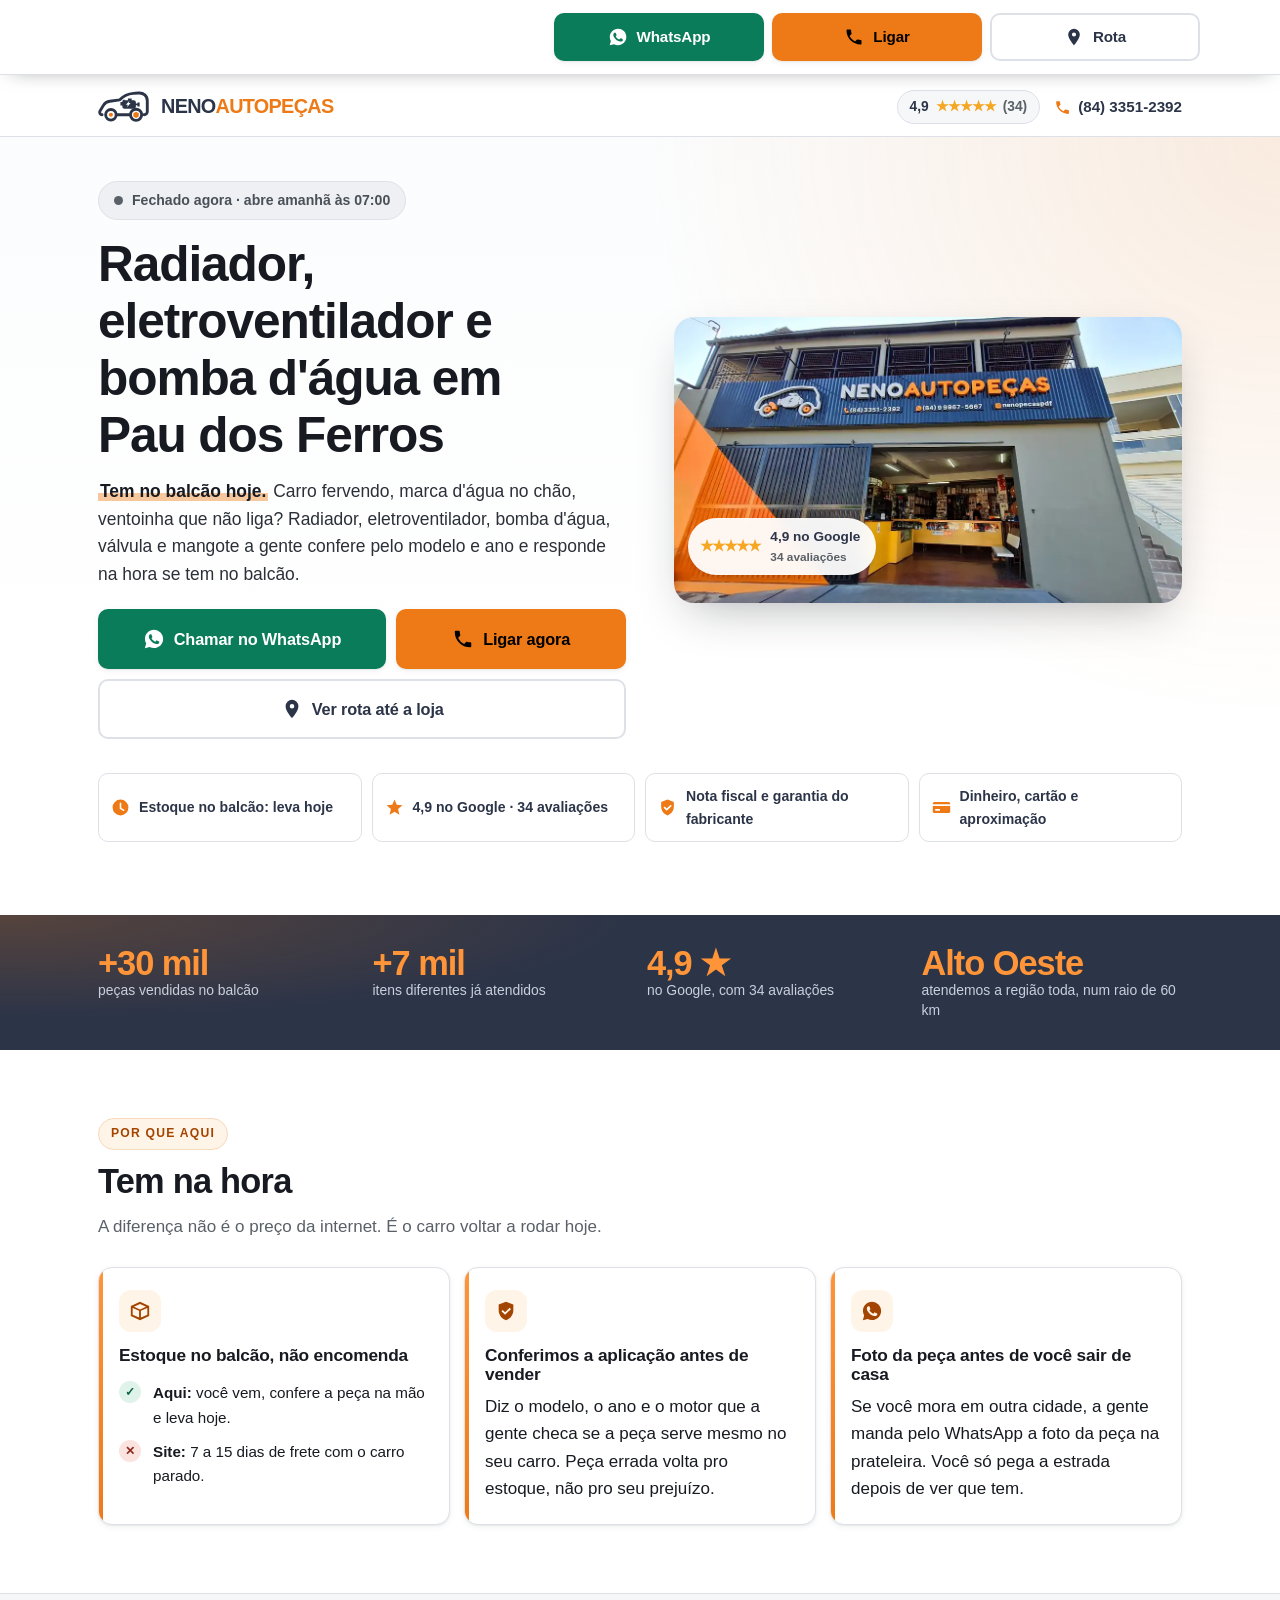
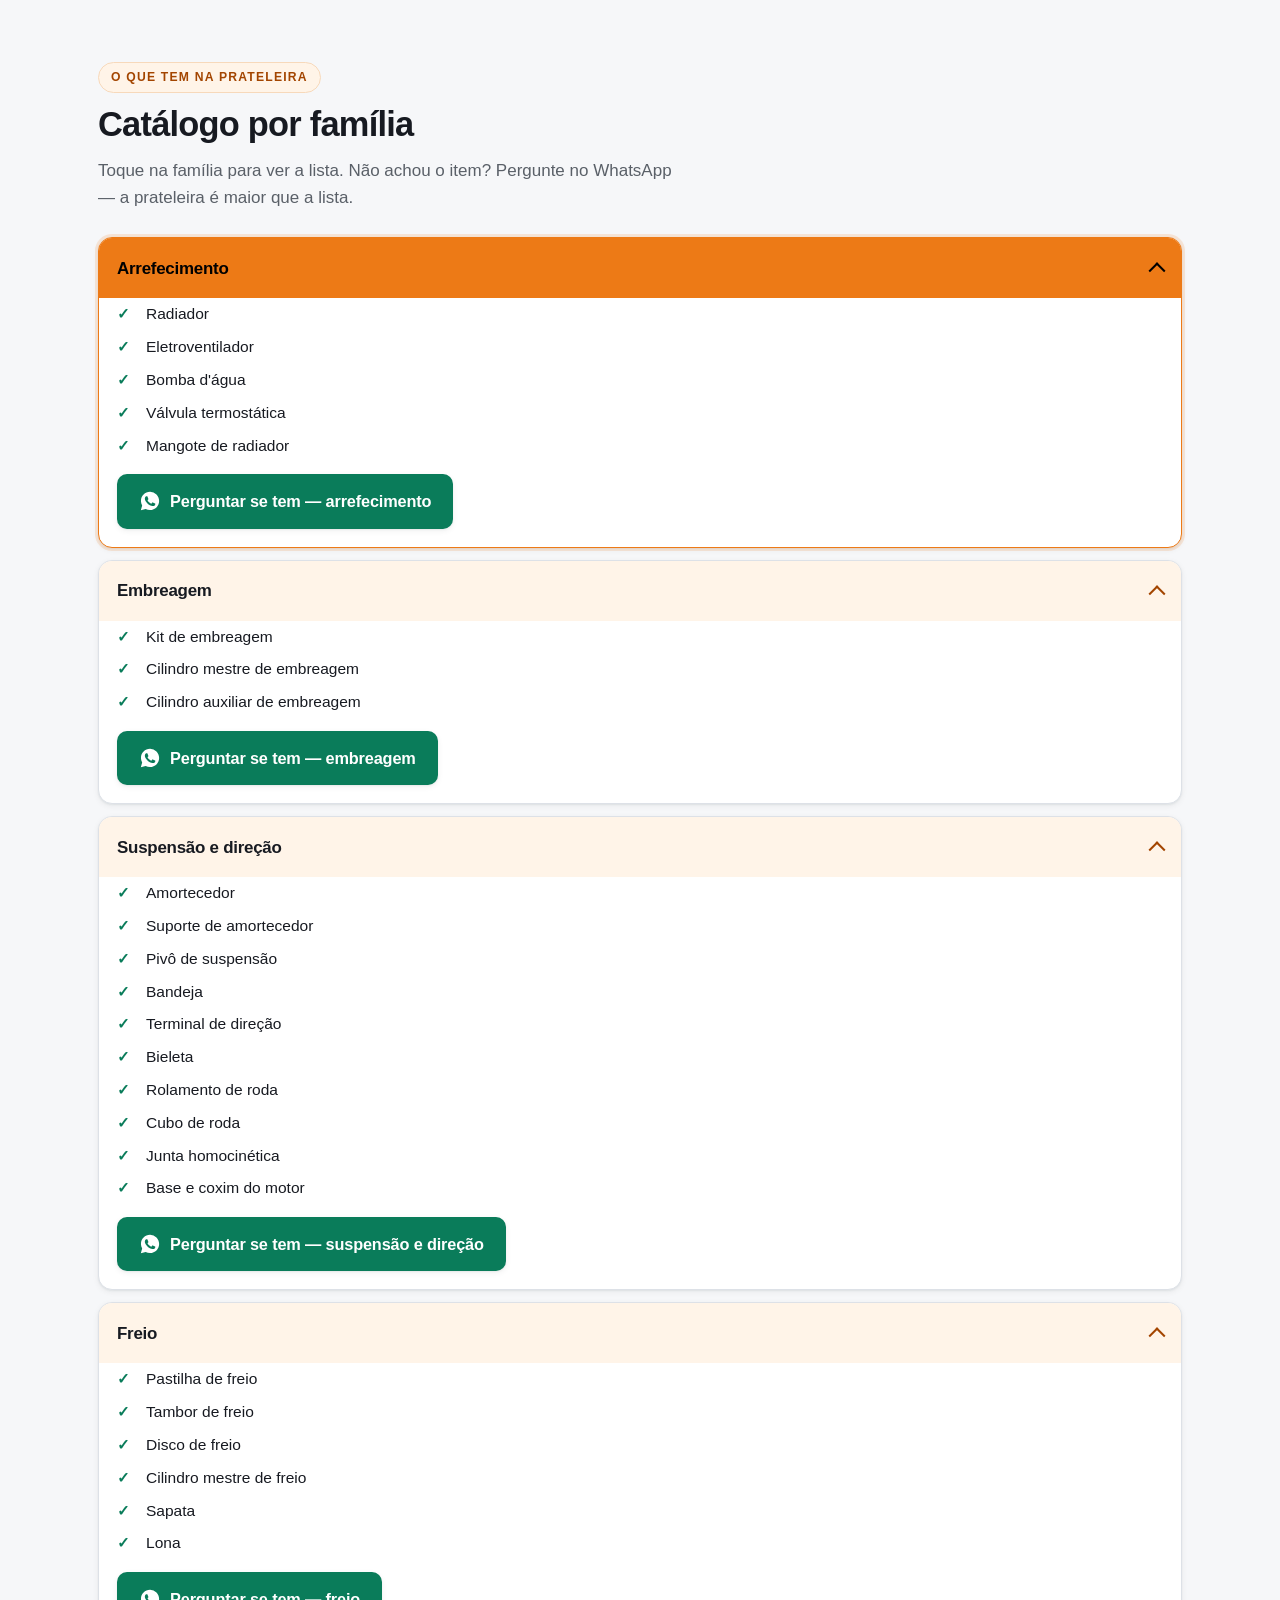
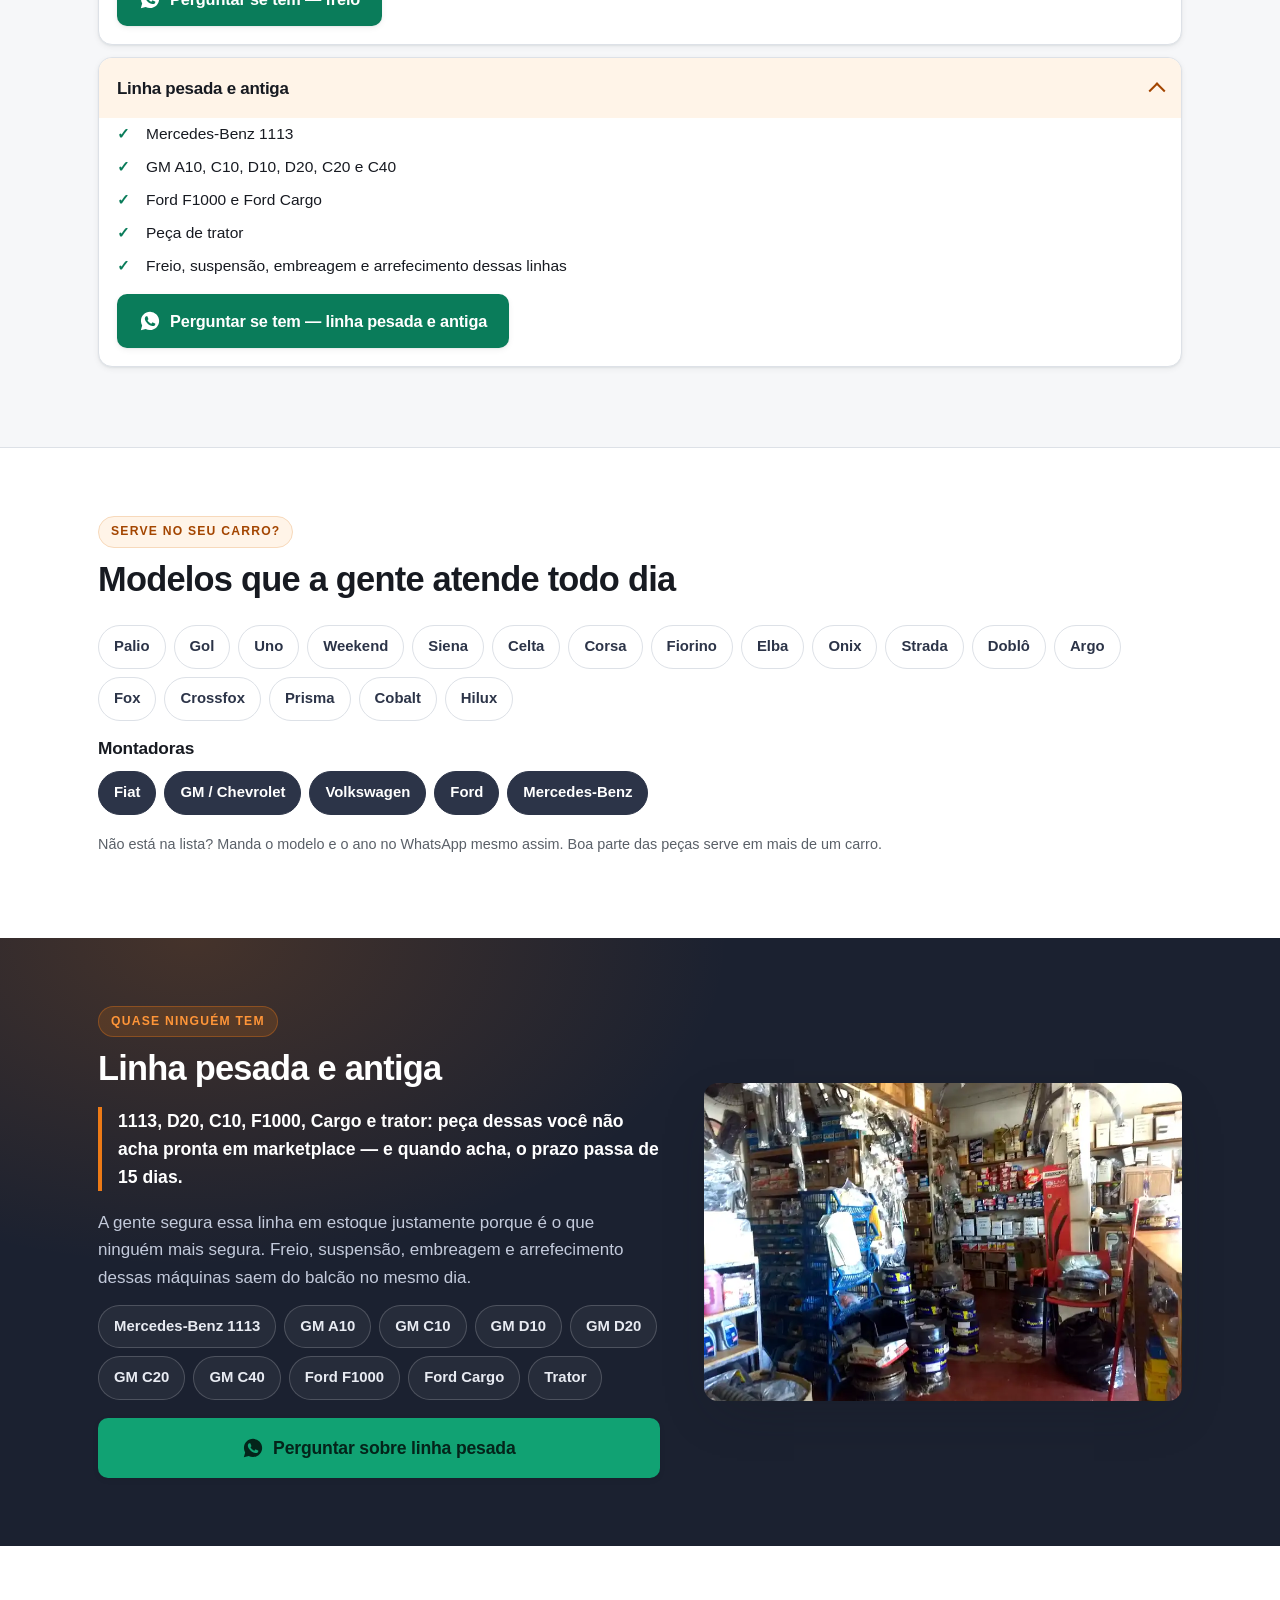
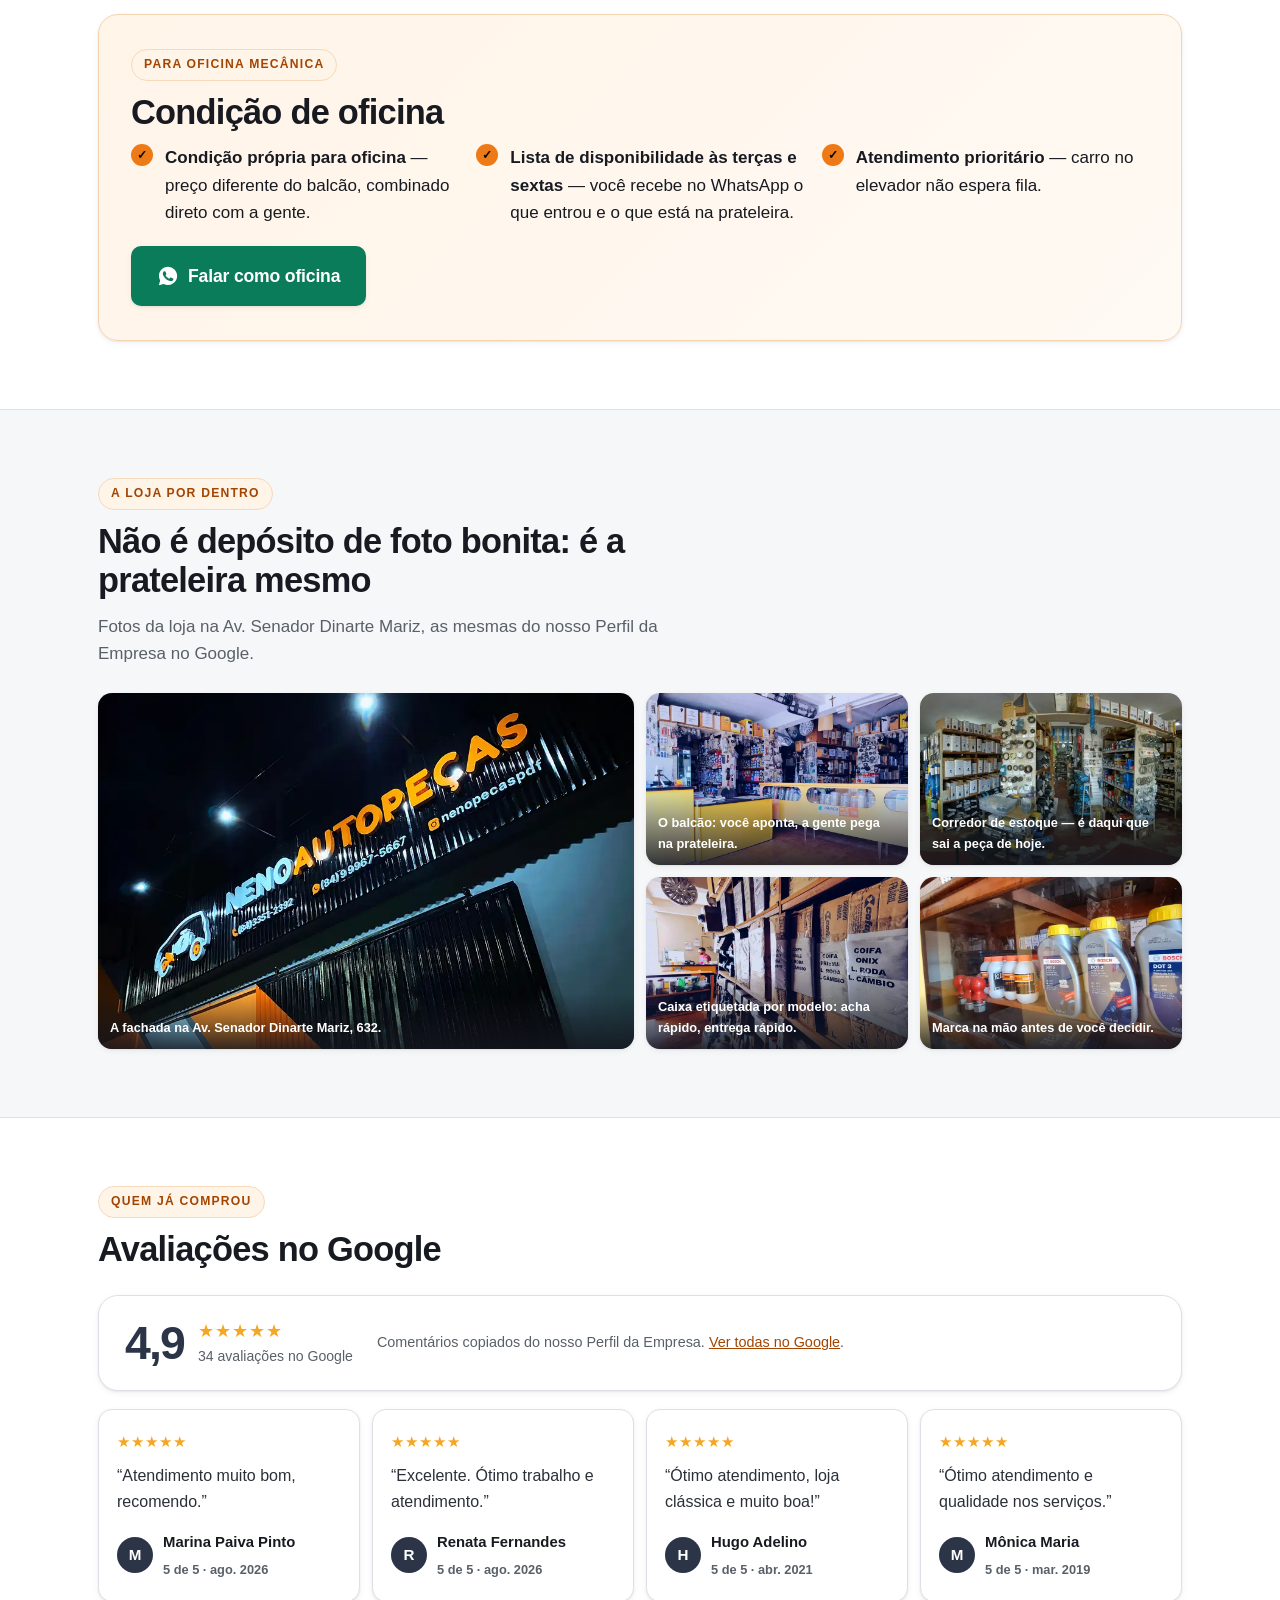
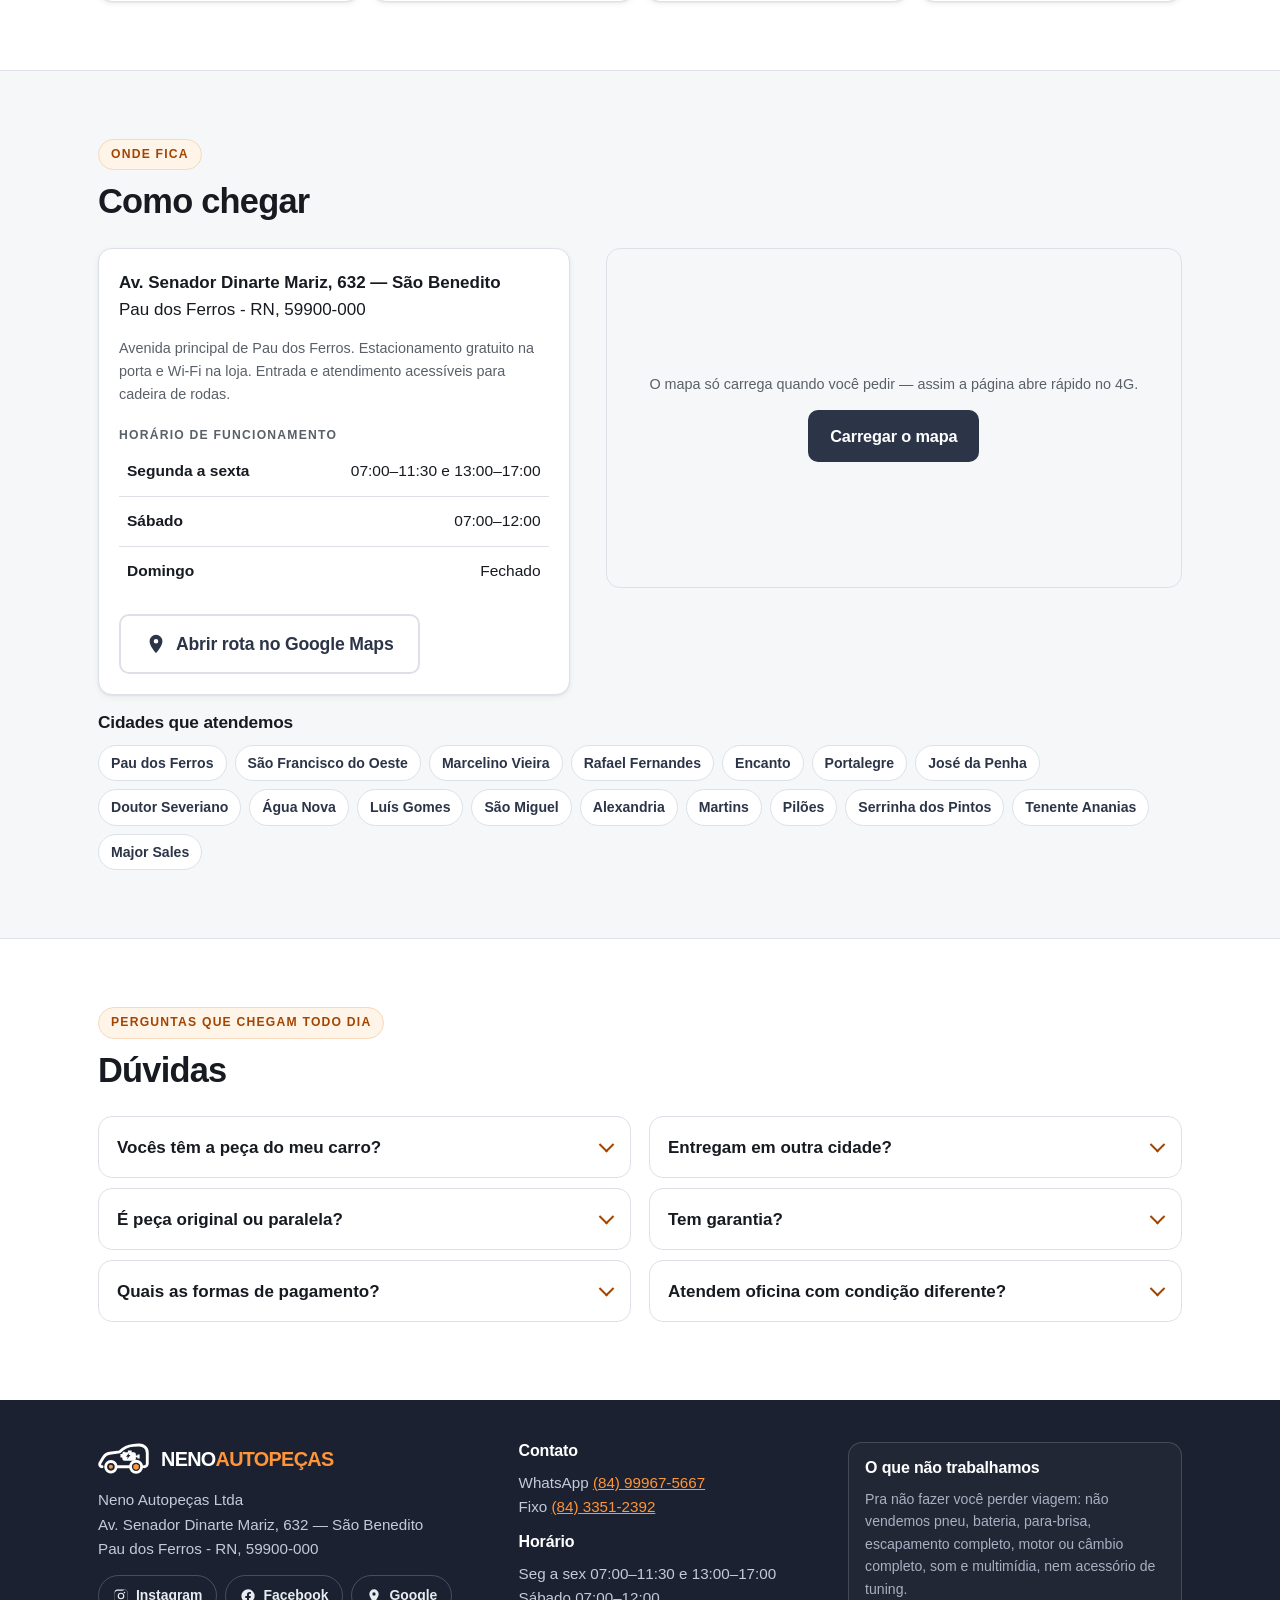
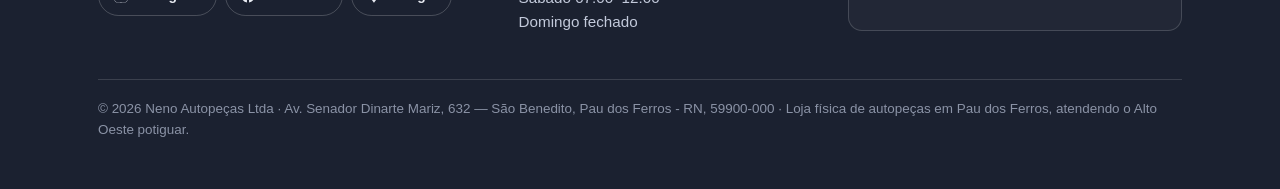
==== arrefecimento.html @ 6153d797 "Landing pages Neno Autopeças + publicação no GitHub Pages 6 páginas estáticas geradas por build.py, " ====
<!DOCTYPE html>
<html lang="pt-BR">
<head>
<meta charset="utf-8">
<meta name="viewport" content="width=device-width, initial-scale=1">
<title>Radiador, eletroventilador e bomba d&#x27;água em Pau dos Ferros — Neno Autopeças</title>
<meta name="description" content="Radiador, eletroventilador, bomba d&#x27;água, válvula termostática e mangote em Pau dos Ferros. Tem no balcão hoje. WhatsApp (84) 99967-5667.">
<link rel="canonical" href="https://fernandohf.github.io/neno-autopecas/arrefecimento.html">
<meta name="robots" content="index, follow, max-image-preview:large">
<meta name="theme-color" content="#2c3448">
<meta name="geo.region" content="BR-RN">
<meta name="geo.placename" content="Pau dos Ferros">
<meta name="geo.position" content="-6.1180038;-38.2055928">
<meta name="ICBM" content="-6.1180038, -38.2055928">
<meta property="og:type" content="business.business">
<meta property="og:locale" content="pt_BR">
<meta property="og:site_name" content="Neno Autopeças">
<meta property="og:title" content="Radiador, eletroventilador e bomba d&#x27;água em Pau dos Ferros — Neno Autopeças">
<meta property="og:description" content="Radiador, eletroventilador, bomba d&#x27;água, válvula termostática e mangote em Pau dos Ferros. Tem no balcão hoje. WhatsApp (84) 99967-5667.">
<meta property="og:url" content="https://fernandohf.github.io/neno-autopecas/arrefecimento.html">
<meta property="og:image" content="https://fernandohf.github.io/neno-autopecas/assets/fachada.webp">
<meta property="og:image:width" content="1200">
<meta property="og:image:height" content="630">
<meta name="twitter:card" content="summary_large_image">
<link rel="icon" href="data:image/svg+xml,%3Csvg%20xmlns%3D%22http%3A//www.w3.org/2000/svg%22%20viewBox%3D%220%200%2064%2064%22%3E%3Crect%20width%3D%2264%22%20height%3D%2264%22%20rx%3D%2214%22%20fill%3D%22%232c3448%22/%3E%3Cg%20transform%3D%22translate%283.5%2C14%29%20scale%280.365%29%22%3E%3Cg%20fill%3D%22none%22%20stroke%3D%22%23fff%22%20stroke-width%3D%229%22%20stroke-linecap%3D%22round%22%20stroke-linejoin%3D%22round%22%3E%3Cpath%20d%3D%22M12%2073C6.5%2073%203.5%2067%206%2061.5L16%2045c4-7%2010.5-11%2018.5-12L64%2029c10.5-11%2024.5-18%2040-19l15-1c15-1%2026%208%2026%2023v31c0%205.5-4%2010-9.5%2010%22/%3E%3Cpath%20d%3D%22M58%2073h34%22/%3E%3C/g%3E%3Ccircle%20cx%3D%2238%22%20cy%3D%2273%22%20r%3D%2215.5%22%20fill%3D%22none%22%20stroke%3D%22%23fff%22%20stroke-width%3D%229%22/%3E%3Ccircle%20cx%3D%22112%22%20cy%3D%2273%22%20r%3D%2216.5%22%20fill%3D%22none%22%20stroke%3D%22%23fff%22%20stroke-width%3D%229%22/%3E%3Ccircle%20cx%3D%2238%22%20cy%3D%2273%22%20r%3D%226.5%22%20fill%3D%22%23ff9538%22/%3E%3Cpath%20d%3D%22M112%2064l8%204.6v9.2l-8%204.6-8-4.6v-9.2z%22%20fill%3D%22%23ff9538%22/%3E%3C/g%3E%3C/svg%3E">
<link rel="apple-touch-icon" href="assets/icone-180.png">
<link rel="preload" as="image" href="assets/hero-fachada.webp" fetchpriority="high">
<link rel="stylesheet" href="styles.css">

<!-- =====================================================================
     GOOGLE ADS — TAG DE CONVERSÃO (placeholder)
     1) Descomente o bloco abaixo e troque AW-XXXXXXXXX pelo ID da conta.
     2) Em Ferramentas > Conversões, crie 3 ações de conversão
        (WhatsApp, Ligar, Ver rota) e cole cada rótulo no objeto
        NENO_CONVERSOES no fim desta página.
<script async src="https://www.googletagmanager.com/gtag/js?id=AW-XXXXXXXXX"></script>
<script>
  window.dataLayer = window.dataLayer || [];
  function gtag(){dataLayer.push(arguments);}
  gtag('js', new Date());
  gtag('config', 'AW-XXXXXXXXX');
</script>
     ===================================================================== -->

<script type="application/ld+json">
{
 "@context": "https://schema.org",
 "@type": "AutoPartsStore",
 "@id": "https://fernandohf.github.io/neno-autopecas/#loja",
 "name": "Neno Autopeças",
 "legalName": "Neno Autopeças Ltda",
 "url": "https://fernandohf.github.io/neno-autopecas/arrefecimento.html",
 "telephone": [
  "+55 84 3351-2392",
  "+55 84 99967-5667"
 ],
 "image": [
  "https://fernandohf.github.io/neno-autopecas/assets/fachada.webp",
  "https://fernandohf.github.io/neno-autopecas/assets/hero-fachada.webp",
  "https://fernandohf.github.io/neno-autopecas/assets/balcao.webp"
 ],
 "logo": "https://fernandohf.github.io/neno-autopecas/assets/fachada.webp",
 "priceRange": "$$",
 "currenciesAccepted": "BRL",
 "paymentAccepted": "Dinheiro, Cartão de crédito, Cartão de débito, Aproximação (NFC)",
 "address": {
  "@type": "PostalAddress",
  "streetAddress": "Av. Senador Dinarte Mariz, 632",
  "addressLocality": "Pau dos Ferros",
  "addressRegion": "RN",
  "postalCode": "59900-000",
  "addressCountry": "BR"
 },
 "geo": {
  "@type": "GeoCoordinates",
  "latitude": -6.1180038,
  "longitude": -38.2055928
 },
 "hasMap": "https://maps.app.goo.gl/zBPvgLzxWstUExD79",
 "openingHoursSpecification": [
  {
   "@type": "OpeningHoursSpecification",
   "dayOfWeek": [
    "Monday",
    "Tuesday",
    "Wednesday",
    "Thursday",
    "Friday"
   ],
   "opens": "07:00",
   "closes": "11:30"
  },
  {
   "@type": "OpeningHoursSpecification",
   "dayOfWeek": [
    "Monday",
    "Tuesday",
    "Wednesday",
    "Thursday",
    "Friday"
   ],
   "opens": "13:00",
   "closes": "17:00"
  },
  {
   "@type": "OpeningHoursSpecification",
   "dayOfWeek": [
    "Saturday"
   ],
   "opens": "07:00",
   "closes": "12:00"
  }
 ],
 "aggregateRating": {
  "@type": "AggregateRating",
  "ratingValue": "4.9",
  "reviewCount": 34,
  "bestRating": "5",
  "worstRating": "1"
 },
 "review": [
  {
   "@type": "Review",
   "author": {
    "@type": "Person",
    "name": "Marina Paiva Pinto"
   },
   "reviewRating": {
    "@type": "Rating",
    "ratingValue": "5",
    "bestRating": "5"
   },
   "reviewBody": "Atendimento muito bom, recomendo."
  },
  {
   "@type": "Review",
   "author": {
    "@type": "Person",
    "name": "Renata Fernandes"
   },
   "reviewRating": {
    "@type": "Rating",
    "ratingValue": "5",
    "bestRating": "5"
   },
   "reviewBody": "Excelente. Ótimo trabalho e atendimento."
  },
  {
   "@type": "Review",
   "author": {
    "@type": "Person",
    "name": "Hugo Adelino"
   },
   "reviewRating": {
    "@type": "Rating",
    "ratingValue": "5",
    "bestRating": "5"
   },
   "reviewBody": "Ótimo atendimento, loja clássica e muito boa!"
  },
  {
   "@type": "Review",
   "author": {
    "@type": "Person",
    "name": "Mônica Maria"
   },
   "reviewRating": {
    "@type": "Rating",
    "ratingValue": "5",
    "bestRating": "5"
   },
   "reviewBody": "Ótimo atendimento e qualidade nos serviços."
  }
 ],
 "areaServed": [
  {
   "@type": "City",
   "name": "Pau dos Ferros",
   "addressRegion": "RN"
  },
  {
   "@type": "City",
   "name": "São Francisco do Oeste",
   "addressRegion": "RN"
  },
  {
   "@type": "City",
   "name": "Marcelino Vieira",
   "addressRegion": "RN"
  },
  {
   "@type": "City",
   "name": "Rafael Fernandes",
   "addressRegion": "RN"
  },
  {
   "@type": "City",
   "name": "Encanto",
   "addressRegion": "RN"
  },
  {
   "@type": "City",
   "name": "Portalegre",
   "addressRegion": "RN"
  },
  {
   "@type": "City",
   "name": "José da Penha",
   "addressRegion": "RN"
  },
  {
   "@type": "City",
   "name": "Doutor Severiano",
   "addressRegion": "RN"
  },
  {
   "@type": "City",
   "name": "Água Nova",
   "addressRegion": "RN"
  },
  {
   "@type": "City",
   "name": "Luís Gomes",
   "addressRegion": "RN"
  },
  {
   "@type": "City",
   "name": "São Miguel",
   "addressRegion": "RN"
  },
  {
   "@type": "City",
   "name": "Alexandria",
   "addressRegion": "RN"
  },
  {
   "@type": "City",
   "name": "Martins",
   "addressRegion": "RN"
  },
  {
   "@type": "City",
   "name": "Pilões",
   "addressRegion": "RN"
  },
  {
   "@type": "City",
   "name": "Serrinha dos Pintos",
   "addressRegion": "RN"
  },
  {
   "@type": "City",
   "name": "Tenente Ananias",
   "addressRegion": "RN"
  },
  {
   "@type": "City",
   "name": "Major Sales",
   "addressRegion": "RN"
  }
 ],
 "sameAs": [
  "https://www.facebook.com/nenoautopecaspdf",
  "https://www.instagram.com/nenopecaspdf/"
 ]
}
</script>
<script type="application/ld+json">
{
 "@context": "https://schema.org",
 "@type": "FAQPage",
 "mainEntity": [
  {
   "@type": "Question",
   "name": "Vocês têm a peça do meu carro?",
   "acceptedAnswer": {
    "@type": "Answer",
    "text": "Manda no WhatsApp o modelo, o ano e o motor — de preferência uma foto do documento ou da peça velha. A gente confere a aplicação e responde se tem aqui, junto com a foto da peça na prateleira. Se não tiver, a gente fala na hora, sem enrolar."
   }
  },
  {
   "@type": "Question",
   "name": "Entregam em outra cidade?",
   "acceptedAnswer": {
    "@type": "Answer",
    "text": "Fazemos entrega. Para as cidades do Alto Oeste a gente combina o envio no WhatsApp — muita gente também manda buscar com quem vem a Pau dos Ferros no mesmo dia. O combinado sai por escrito antes de você pagar."
   }
  },
  {
   "@type": "Question",
   "name": "É peça original ou paralela?",
   "acceptedAnswer": {
    "@type": "Answer",
    "text": "Trabalhamos com as duas. A gente diz qual é qual antes de vender, com a marca na mão, e o preço muda conforme a escolha. Quem decide é você — só não vendemos peça sem dizer o que é."
   }
  },
  {
   "@type": "Question",
   "name": "Tem garantia?",
   "acceptedAnswer": {
    "@type": "Answer",
    "text": "Tem. Toda peça sai com nota e com a garantia do fabricante. Deu problema dentro do prazo, traz na loja com a nota que a gente resolve no balcão."
   }
  },
  {
   "@type": "Question",
   "name": "Quais as formas de pagamento?",
   "acceptedAnswer": {
    "@type": "Answer",
    "text": "Dinheiro, cartão de crédito e de débito (VISA e MasterCard) e pagamento por aproximação no celular. Não é preciso agendar nada: chega e é atendido."
   }
  },
  {
   "@type": "Question",
   "name": "Atendem oficina com condição diferente?",
   "acceptedAnswer": {
    "@type": "Answer",
    "text": "Sim. Oficina mecânica tem condição própria, atendimento prioritário no balcão e entra na lista de disponibilidade que mandamos às terças e sextas. Chame no WhatsApp dizendo que é oficina."
   }
  }
 ]
}
</script>
</head>
<body data-grupo="arrefecimento">
<a class="pular" href="#conteudo">Pular para o conteúdo</a>

<!-- 1. BARRA FIXA DE AÇÃO — rodapé no mobile, topo no desktop -->
<nav class="barra" aria-label="Contato rápido">
 <div class="barra-grade">
  <a class="btn btn-zap" href="https://wa.me/5584999675667?text=Ol%C3%A1%21%20Vim%20pelo%20Google.%20Preciso%20de%20pe%C3%A7a%20de%20arrefecimento%20%28radiador%2C%20ventoinha%20ou%20bomba%20d%27%C3%A1gua%29%20para%3A%20%28modelo%20e%20ano%20do%20carro%29" data-cta="whatsapp" rel="noopener"><svg viewBox="0 0 24 24" aria-hidden="true"><path d="M12.04 2C6.58 2 2.13 6.45 2.13 11.91c0 1.75.46 3.45 1.32 4.95L2 22l5.25-1.38a9.9 9.9 0 0 0 4.79 1.22h.01c5.46 0 9.91-4.45 9.91-9.91 0-2.65-1.03-5.14-2.9-7.01A9.82 9.82 0 0 0 12.04 2Zm5.8 14.13c-.25.69-1.44 1.32-1.98 1.37-.53.05-1.02.24-3.44-.72-2.9-1.14-4.74-4.1-4.88-4.29-.14-.19-1.16-1.54-1.16-2.94 0-1.4.73-2.09.99-2.37.26-.29.57-.36.76-.36.19 0 .38 0 .55.01.18.01.41-.07.64.49.24.58.81 2 .88 2.14.07.14.12.31.02.5-.09.19-.14.31-.28.48-.14.17-.29.37-.42.5-.14.14-.28.29-.12.57.16.29.72 1.19 1.55 1.93 1.07.95 1.97 1.25 2.25 1.39.28.14.44.12.6-.07.17-.19.69-.81.88-1.09.19-.29.37-.24.62-.14.25.09 1.61.76 1.89.9.28.14.46.21.53.33.07.12.07.69-.18 1.37Z"/></svg> WhatsApp</a>
  <a class="btn btn-ligar" href="tel:+558433512392" data-cta="ligar"><svg viewBox="0 0 24 24" aria-hidden="true"><path d="M6.62 10.79a15.05 15.05 0 0 0 6.59 6.59l2.2-2.2a1 1 0 0 1 1.03-.24c1.12.37 2.33.57 3.56.57a1 1 0 0 1 1 1V20a1 1 0 0 1-1 1C10.4 21 3 13.6 3 4a1 1 0 0 1 1-1h3.5a1 1 0 0 1 1 1c0 1.24.2 2.44.57 3.57a1 1 0 0 1-.25 1.02l-2.2 2.2Z"/></svg> Ligar</a>
  <a class="btn btn-rota" href="https://www.google.com/maps/dir/?api=1&destination=Neno+Autope%C3%A7as%2C+Av.+Senador+Dinarte+Mariz%2C+632%2C+Pau+dos+Ferros+-+RN%2C+59900-000" data-cta="rota" target="_blank" rel="noopener"><svg viewBox="0 0 24 24" aria-hidden="true"><path d="M12 2a7 7 0 0 0-7 7c0 5.25 7 13 7 13s7-7.75 7-13a7 7 0 0 0-7-7Zm0 9.5A2.5 2.5 0 1 1 12 6.5a2.5 2.5 0 0 1 0 5Z"/></svg> Rota</a>
 </div>
</nav>

<header class="topo">
 <div class="env">
  <span class="marca"><svg viewBox="0 0 156 100" aria-hidden="true"><g fill="none" stroke="#2c3448" stroke-width="8.5" stroke-linecap="round" stroke-linejoin="round"><path d="M12 73C6.5 73 3.5 67 6 61.5L16 45c4-7 10.5-11 18.5-12L64 29c10.5-11 24.5-18 40-19l15-1c15-1 26 8 26 23v31c0 5.5-4 10-9.5 10"/><path d="M58 73h34"/></g><circle cx="38" cy="73" r="15.5" fill="none" stroke="#2c3448" stroke-width="8.5"/><circle cx="112" cy="73" r="16.5" fill="none" stroke="#2c3448" stroke-width="8.5"/><circle cx="38" cy="73" r="6" fill="#ed7a16"/><path d="M112 64l8 4.6v9.2l-8 4.6-8-4.6v-9.2z" fill="#ed7a16"/><path fill="#2c3448" fill-rule="evenodd" d="M78 30h10v-5h11v5h6a6.5 6.5 0 0 1 6.5 6.5v3.5h4.5v-3.5h6.5v12h-6.5v-3.5h-4.5v3.5a6.5 6.5 0 0 1-6.5 6.5H78a6.5 6.5 0 0 1-6.5-6.5v-3h-5.5v-10h5.5v-1a6.5 6.5 0 0 1 6.5-6.5zM92.5 31.5l-10.5 12h5.8l-2.4 7.2 10.4-12.4h-5.8z"/></svg><span class="marca-nome"><b>NENO</b><i>AUTOPEÇAS</i></span></span>
  <div class="topo-lado">
   <a class="nota-google" href="https://maps.app.goo.gl/zBPvgLzxWstUExD79" target="_blank" rel="noopener"
      aria-label="Nota 4,9 de 5 no Google, 34 avaliações">
    <span class="nota">4,9</span><span class="estrelas" aria-hidden="true">★★★★★</span><span class="qtd">(34)</span>
   </a>
   <a class="topo-tel" href="tel:+558433512392" data-cta="ligar"><svg viewBox="0 0 24 24" aria-hidden="true"><path d="M6.62 10.79a15.05 15.05 0 0 0 6.59 6.59l2.2-2.2a1 1 0 0 1 1.03-.24c1.12.37 2.33.57 3.56.57a1 1 0 0 1 1 1V20a1 1 0 0 1-1 1C10.4 21 3 13.6 3 4a1 1 0 0 1 1-1h3.5a1 1 0 0 1 1 1c0 1.24.2 2.44.57 3.57a1 1 0 0 1-.25 1.02l-2.2 2.2Z"/></svg> (84) 3351-2392</a>
  </div>
 </div>
</header>

<main id="conteudo">

<!-- 2. HERO -->
<section class="hero">
 <div class="env">
  <div class="hero-texto">
   <p class="selo" id="selo-horario" aria-live="polite"><span class="ponto"></span><span id="selo-texto">Confira o horário abaixo</span></p>
   <h1>Radiador, eletroventilador e bomba d&#x27;água em Pau dos Ferros</h1>
   <p class="promessa"><strong>Tem no balcão hoje.</strong> Carro fervendo, marca d&#x27;água no chão, ventoinha que não liga? Radiador, eletroventilador, bomba d&#x27;água, válvula e mangote a gente confere pelo modelo e ano e responde na hora se tem no balcão.</p>
   <div class="pilha">
    <a class="btn btn-zap btn-grande" href="https://wa.me/5584999675667?text=Ol%C3%A1%21%20Vim%20pelo%20Google.%20Preciso%20de%20pe%C3%A7a%20de%20arrefecimento%20%28radiador%2C%20ventoinha%20ou%20bomba%20d%27%C3%A1gua%29%20para%3A%20%28modelo%20e%20ano%20do%20carro%29" data-cta="whatsapp" rel="noopener"><svg viewBox="0 0 24 24" aria-hidden="true"><path d="M12.04 2C6.58 2 2.13 6.45 2.13 11.91c0 1.75.46 3.45 1.32 4.95L2 22l5.25-1.38a9.9 9.9 0 0 0 4.79 1.22h.01c5.46 0 9.91-4.45 9.91-9.91 0-2.65-1.03-5.14-2.9-7.01A9.82 9.82 0 0 0 12.04 2Zm5.8 14.13c-.25.69-1.44 1.32-1.98 1.37-.53.05-1.02.24-3.44-.72-2.9-1.14-4.74-4.1-4.88-4.29-.14-.19-1.16-1.54-1.16-2.94 0-1.4.73-2.09.99-2.37.26-.29.57-.36.76-.36.19 0 .38 0 .55.01.18.01.41-.07.64.49.24.58.81 2 .88 2.14.07.14.12.31.02.5-.09.19-.14.31-.28.48-.14.17-.29.37-.42.5-.14.14-.28.29-.12.57.16.29.72 1.19 1.55 1.93 1.07.95 1.97 1.25 2.25 1.39.28.14.44.12.6-.07.17-.19.69-.81.88-1.09.19-.29.37-.24.62-.14.25.09 1.61.76 1.89.9.28.14.46.21.53.33.07.12.07.69-.18 1.37Z"/></svg> Chamar no WhatsApp</a>
    <a class="btn btn-ligar btn-grande" href="tel:+558433512392" data-cta="ligar"><svg viewBox="0 0 24 24" aria-hidden="true"><path d="M6.62 10.79a15.05 15.05 0 0 0 6.59 6.59l2.2-2.2a1 1 0 0 1 1.03-.24c1.12.37 2.33.57 3.56.57a1 1 0 0 1 1 1V20a1 1 0 0 1-1 1C10.4 21 3 13.6 3 4a1 1 0 0 1 1-1h3.5a1 1 0 0 1 1 1c0 1.24.2 2.44.57 3.57a1 1 0 0 1-.25 1.02l-2.2 2.2Z"/></svg> Ligar agora</a>
    <a class="btn btn-rota btn-grande" href="https://www.google.com/maps/dir/?api=1&destination=Neno+Autope%C3%A7as%2C+Av.+Senador+Dinarte+Mariz%2C+632%2C+Pau+dos+Ferros+-+RN%2C+59900-000" data-cta="rota" target="_blank" rel="noopener"><svg viewBox="0 0 24 24" aria-hidden="true"><path d="M12 2a7 7 0 0 0-7 7c0 5.25 7 13 7 13s7-7.75 7-13a7 7 0 0 0-7-7Zm0 9.5A2.5 2.5 0 1 1 12 6.5a2.5 2.5 0 0 1 0 5Z"/></svg> Ver rota até a loja</a>
   </div>
  </div>
  <div class="hero-figura">
   <img class="hero-foto" src="assets/hero-fachada.webp" width="1040" height="585"
        alt="Fachada da Neno Autopeças na Av. Senador Dinarte Mariz, em Pau dos Ferros, com a loja aberta e o balcão à vista"
        fetchpriority="high" decoding="async">
   <p class="hero-etiqueta"><span class="estrelas" aria-hidden="true">★★★★★</span><span>4,9 no Google<small>34 avaliações</small></span></p>
  </div>
 </div>
 <div class="env env-tiras">
   <ul class="tiras">
    <li><svg viewBox="0 0 24 24" aria-hidden="true"><path fill-rule="evenodd" d="M12 2a10 10 0 1 0 0 20 10 10 0 0 0 0-20Zm1 10.6V6h-2v7.6l5.2 3.1 1-1.7-4.2-2.4Z"/></svg> <span>Estoque no balcão: leva hoje</span></li>
    <li><svg viewBox="0 0 24 24" aria-hidden="true"><path d="m12 17.3-6.2 3.7 1.7-7L2 9.2l7.2-.6L12 2l2.8 6.6 7.2.6-5.5 4.8 1.7 7L12 17.3Z"/></svg> <span>4,9 no Google · 34 avaliações</span></li>
    <li><svg viewBox="0 0 24 24" aria-hidden="true"><path d="M12 2 4 5v6.2c0 5 3.4 9.4 8 10.8 4.6-1.4 8-5.8 8-10.8V5l-8-3Zm-1 14.2-4-4 1.4-1.4 2.6 2.6 5-5L17.4 10 11 16.2Z"/></svg> <span>Nota fiscal e garantia do fabricante</span></li>
    <li><svg viewBox="0 0 24 24" aria-hidden="true"><path d="M3 5h18a2 2 0 0 1 2 2v1H1V7a2 2 0 0 1 2-2Zm-2 5h22v7a2 2 0 0 1-2 2H3a2 2 0 0 1-2-2v-7Zm3 4v2h6v-2H4Z"/></svg> <span>Dinheiro, cartão e aproximação</span></li>
   </ul>
 </div>
</section>

<!-- 3. FAIXA DE PROVA -->
<section class="provas" aria-label="A loja em números">
 <div class="env">
  <div class="provas-grade">
   <div><div class="prova-num">+30 mil</div><div class="prova-txt">peças vendidas no balcão</div></div>
   <div><div class="prova-num">+7 mil</div><div class="prova-txt">itens diferentes já atendidos</div></div>
   <div><div class="prova-num">4,9 ★</div><div class="prova-txt">no Google, com 34 avaliações</div></div>
   <div><div class="prova-num">Alto Oeste</div><div class="prova-txt">atendemos a região toda, num raio de 60 km</div></div>
  </div>
 </div>
</section>

<!-- 4. TEM NA HORA -->
<section>
 <div class="env">
  <div class="cabeca-sec revelar">
   <span class="olho">Por que aqui</span>
   <h2>Tem na hora</h2>
   <p class="apoio">A diferença não é o preço da internet. É o carro voltar a rodar hoje.</p>
  </div>
  <div class="cartoes">
   <div class="cartao revelar">
    <div class="cartao-icone"><svg viewBox="0 0 24 24" aria-hidden="true"><path d="M12 2 2 6.6v10.8L12 22l10-4.6V6.6L12 2Zm0 2.3 6.6 3-6.6 3-6.6-3 6.6-3ZM4 8.6l7 3.2v7.4l-7-3.2V8.6Zm9 10.6v-7.4l7-3.2v7.4l-7 3.2Z"/></svg></div>
    <h3>Estoque no balcão, não encomenda</h3>
    <ul class="contraste">
     <li><span class="sim">✓</span><span><strong>Aqui:</strong> você vem, confere a peça na mão e leva hoje.</span></li>
     <li><span class="nao">✕</span><span><strong>Site:</strong> 7 a 15 dias de frete com o carro parado.</span></li>
    </ul>
   </div>
   <div class="cartao revelar">
    <div class="cartao-icone"><svg viewBox="0 0 24 24" aria-hidden="true"><path d="M12 2 4 5v6.2c0 5 3.4 9.4 8 10.8 4.6-1.4 8-5.8 8-10.8V5l-8-3Zm-1 14.2-4-4 1.4-1.4 2.6 2.6 5-5L17.4 10 11 16.2Z"/></svg></div>
    <h3>Conferimos a aplicação antes de vender</h3>
    <p>Diz o modelo, o ano e o motor que a gente checa se a peça serve mesmo no seu carro. Peça
       errada volta pro estoque, não pro seu prejuízo.</p>
   </div>
   <div class="cartao revelar">
    <div class="cartao-icone"><svg viewBox="0 0 24 24" aria-hidden="true"><path d="M12.04 2C6.58 2 2.13 6.45 2.13 11.91c0 1.75.46 3.45 1.32 4.95L2 22l5.25-1.38a9.9 9.9 0 0 0 4.79 1.22h.01c5.46 0 9.91-4.45 9.91-9.91 0-2.65-1.03-5.14-2.9-7.01A9.82 9.82 0 0 0 12.04 2Zm5.8 14.13c-.25.69-1.44 1.32-1.98 1.37-.53.05-1.02.24-3.44-.72-2.9-1.14-4.74-4.1-4.88-4.29-.14-.19-1.16-1.54-1.16-2.94 0-1.4.73-2.09.99-2.37.26-.29.57-.36.76-.36.19 0 .38 0 .55.01.18.01.41-.07.64.49.24.58.81 2 .88 2.14.07.14.12.31.02.5-.09.19-.14.31-.28.48-.14.17-.29.37-.42.5-.14.14-.28.29-.12.57.16.29.72 1.19 1.55 1.93 1.07.95 1.97 1.25 2.25 1.39.28.14.44.12.6-.07.17-.19.69-.81.88-1.09.19-.29.37-.24.62-.14.25.09 1.61.76 1.89.9.28.14.46.21.53.33.07.12.07.69-.18 1.37Z"/></svg></div>
    <h3>Foto da peça antes de você sair de casa</h3>
    <p>Se você mora em outra cidade, a gente manda pelo WhatsApp a foto da peça na prateleira.
       Você só pega a estrada depois de ver que tem.</p>
   </div>
  </div>
 </div>
</section>

<!-- 5. CATÁLOGO POR FAMÍLIA -->
<section class="sec-cinza">
 <div class="env">
  <div class="cabeca-sec revelar">
   <span class="olho">O que tem na prateleira</span>
   <h2>Catálogo por família</h2>
   <p class="apoio">Toque na família para ver a lista. Não achou o item? Pergunte no WhatsApp — a
      prateleira é maior que a lista.</p>
  </div>
    <details class="familia familia-destaque" id="arrefecimento" open>
     <summary>Arrefecimento</summary>
     <div class="familia-corpo">
      <ul class="lista-pecas">
      <li>Radiador</li>
      <li>Eletroventilador</li>
      <li>Bomba d&#x27;água</li>
      <li>Válvula termostática</li>
      <li>Mangote de radiador</li>
      </ul>
      <a class="btn btn-zap" href="https://wa.me/5584999675667?text=Ol%C3%A1%21%20Vim%20pelo%20Google.%20Preciso%20de%20pe%C3%A7a%20de%20arrefecimento%20para%3A%20%28modelo%20e%20ano%20do%20carro%29" data-cta="whatsapp" rel="noopener"><svg viewBox="0 0 24 24" aria-hidden="true"><path d="M12.04 2C6.58 2 2.13 6.45 2.13 11.91c0 1.75.46 3.45 1.32 4.95L2 22l5.25-1.38a9.9 9.9 0 0 0 4.79 1.22h.01c5.46 0 9.91-4.45 9.91-9.91 0-2.65-1.03-5.14-2.9-7.01A9.82 9.82 0 0 0 12.04 2Zm5.8 14.13c-.25.69-1.44 1.32-1.98 1.37-.53.05-1.02.24-3.44-.72-2.9-1.14-4.74-4.1-4.88-4.29-.14-.19-1.16-1.54-1.16-2.94 0-1.4.73-2.09.99-2.37.26-.29.57-.36.76-.36.19 0 .38 0 .55.01.18.01.41-.07.64.49.24.58.81 2 .88 2.14.07.14.12.31.02.5-.09.19-.14.31-.28.48-.14.17-.29.37-.42.5-.14.14-.28.29-.12.57.16.29.72 1.19 1.55 1.93 1.07.95 1.97 1.25 2.25 1.39.28.14.44.12.6-.07.17-.19.69-.81.88-1.09.19-.29.37-.24.62-.14.25.09 1.61.76 1.89.9.28.14.46.21.53.33.07.12.07.69-.18 1.37Z"/></svg> Perguntar se tem — arrefecimento</a>
     </div>
    </details>
    <details class="familia" id="embreagem">
     <summary>Embreagem</summary>
     <div class="familia-corpo">
      <ul class="lista-pecas">
      <li>Kit de embreagem</li>
      <li>Cilindro mestre de embreagem</li>
      <li>Cilindro auxiliar de embreagem</li>
      </ul>
      <a class="btn btn-zap" href="https://wa.me/5584999675667?text=Ol%C3%A1%21%20Vim%20pelo%20Google.%20Preciso%20de%20pe%C3%A7a%20de%20embreagem%20para%3A%20%28modelo%20e%20ano%20do%20carro%29" data-cta="whatsapp" rel="noopener"><svg viewBox="0 0 24 24" aria-hidden="true"><path d="M12.04 2C6.58 2 2.13 6.45 2.13 11.91c0 1.75.46 3.45 1.32 4.95L2 22l5.25-1.38a9.9 9.9 0 0 0 4.79 1.22h.01c5.46 0 9.91-4.45 9.91-9.91 0-2.65-1.03-5.14-2.9-7.01A9.82 9.82 0 0 0 12.04 2Zm5.8 14.13c-.25.69-1.44 1.32-1.98 1.37-.53.05-1.02.24-3.44-.72-2.9-1.14-4.74-4.1-4.88-4.29-.14-.19-1.16-1.54-1.16-2.94 0-1.4.73-2.09.99-2.37.26-.29.57-.36.76-.36.19 0 .38 0 .55.01.18.01.41-.07.64.49.24.58.81 2 .88 2.14.07.14.12.31.02.5-.09.19-.14.31-.28.48-.14.17-.29.37-.42.5-.14.14-.28.29-.12.57.16.29.72 1.19 1.55 1.93 1.07.95 1.97 1.25 2.25 1.39.28.14.44.12.6-.07.17-.19.69-.81.88-1.09.19-.29.37-.24.62-.14.25.09 1.61.76 1.89.9.28.14.46.21.53.33.07.12.07.69-.18 1.37Z"/></svg> Perguntar se tem — embreagem</a>
     </div>
    </details>
    <details class="familia" id="suspensao">
     <summary>Suspensão e direção</summary>
     <div class="familia-corpo">
      <ul class="lista-pecas">
      <li>Amortecedor</li>
      <li>Suporte de amortecedor</li>
      <li>Pivô de suspensão</li>
      <li>Bandeja</li>
      <li>Terminal de direção</li>
      <li>Bieleta</li>
      <li>Rolamento de roda</li>
      <li>Cubo de roda</li>
      <li>Junta homocinética</li>
      <li>Base e coxim do motor</li>
      </ul>
      <a class="btn btn-zap" href="https://wa.me/5584999675667?text=Ol%C3%A1%21%20Vim%20pelo%20Google.%20Preciso%20de%20pe%C3%A7a%20de%20suspens%C3%A3o%20para%3A%20%28modelo%20e%20ano%20do%20carro%29" data-cta="whatsapp" rel="noopener"><svg viewBox="0 0 24 24" aria-hidden="true"><path d="M12.04 2C6.58 2 2.13 6.45 2.13 11.91c0 1.75.46 3.45 1.32 4.95L2 22l5.25-1.38a9.9 9.9 0 0 0 4.79 1.22h.01c5.46 0 9.91-4.45 9.91-9.91 0-2.65-1.03-5.14-2.9-7.01A9.82 9.82 0 0 0 12.04 2Zm5.8 14.13c-.25.69-1.44 1.32-1.98 1.37-.53.05-1.02.24-3.44-.72-2.9-1.14-4.74-4.1-4.88-4.29-.14-.19-1.16-1.54-1.16-2.94 0-1.4.73-2.09.99-2.37.26-.29.57-.36.76-.36.19 0 .38 0 .55.01.18.01.41-.07.64.49.24.58.81 2 .88 2.14.07.14.12.31.02.5-.09.19-.14.31-.28.48-.14.17-.29.37-.42.5-.14.14-.28.29-.12.57.16.29.72 1.19 1.55 1.93 1.07.95 1.97 1.25 2.25 1.39.28.14.44.12.6-.07.17-.19.69-.81.88-1.09.19-.29.37-.24.62-.14.25.09 1.61.76 1.89.9.28.14.46.21.53.33.07.12.07.69-.18 1.37Z"/></svg> Perguntar se tem — suspensão e direção</a>
     </div>
    </details>
    <details class="familia" id="freio">
     <summary>Freio</summary>
     <div class="familia-corpo">
      <ul class="lista-pecas">
      <li>Pastilha de freio</li>
      <li>Tambor de freio</li>
      <li>Disco de freio</li>
      <li>Cilindro mestre de freio</li>
      <li>Sapata</li>
      <li>Lona</li>
      </ul>
      <a class="btn btn-zap" href="https://wa.me/5584999675667?text=Ol%C3%A1%21%20Vim%20pelo%20Google.%20Preciso%20de%20pe%C3%A7a%20de%20freio%20para%3A%20%28modelo%20e%20ano%20do%20carro%29" data-cta="whatsapp" rel="noopener"><svg viewBox="0 0 24 24" aria-hidden="true"><path d="M12.04 2C6.58 2 2.13 6.45 2.13 11.91c0 1.75.46 3.45 1.32 4.95L2 22l5.25-1.38a9.9 9.9 0 0 0 4.79 1.22h.01c5.46 0 9.91-4.45 9.91-9.91 0-2.65-1.03-5.14-2.9-7.01A9.82 9.82 0 0 0 12.04 2Zm5.8 14.13c-.25.69-1.44 1.32-1.98 1.37-.53.05-1.02.24-3.44-.72-2.9-1.14-4.74-4.1-4.88-4.29-.14-.19-1.16-1.54-1.16-2.94 0-1.4.73-2.09.99-2.37.26-.29.57-.36.76-.36.19 0 .38 0 .55.01.18.01.41-.07.64.49.24.58.81 2 .88 2.14.07.14.12.31.02.5-.09.19-.14.31-.28.48-.14.17-.29.37-.42.5-.14.14-.28.29-.12.57.16.29.72 1.19 1.55 1.93 1.07.95 1.97 1.25 2.25 1.39.28.14.44.12.6-.07.17-.19.69-.81.88-1.09.19-.29.37-.24.62-.14.25.09 1.61.76 1.89.9.28.14.46.21.53.33.07.12.07.69-.18 1.37Z"/></svg> Perguntar se tem — freio</a>
     </div>
    </details>
    <details class="familia" id="linha-pesada">
     <summary>Linha pesada e antiga</summary>
     <div class="familia-corpo">
      <ul class="lista-pecas">
      <li>Mercedes-Benz 1113</li>
      <li>GM A10, C10, D10, D20, C20 e C40</li>
      <li>Ford F1000 e Ford Cargo</li>
      <li>Peça de trator</li>
      <li>Freio, suspensão, embreagem e arrefecimento dessas linhas</li>
      </ul>
      <a class="btn btn-zap" href="https://wa.me/5584999675667?text=Ol%C3%A1%21%20Vim%20pelo%20Google.%20Preciso%20de%20pe%C3%A7a%20de%20linha%20pesada%20para%3A%20%28modelo%20e%20ano%20do%20carro%29" data-cta="whatsapp" rel="noopener"><svg viewBox="0 0 24 24" aria-hidden="true"><path d="M12.04 2C6.58 2 2.13 6.45 2.13 11.91c0 1.75.46 3.45 1.32 4.95L2 22l5.25-1.38a9.9 9.9 0 0 0 4.79 1.22h.01c5.46 0 9.91-4.45 9.91-9.91 0-2.65-1.03-5.14-2.9-7.01A9.82 9.82 0 0 0 12.04 2Zm5.8 14.13c-.25.69-1.44 1.32-1.98 1.37-.53.05-1.02.24-3.44-.72-2.9-1.14-4.74-4.1-4.88-4.29-.14-.19-1.16-1.54-1.16-2.94 0-1.4.73-2.09.99-2.37.26-.29.57-.36.76-.36.19 0 .38 0 .55.01.18.01.41-.07.64.49.24.58.81 2 .88 2.14.07.14.12.31.02.5-.09.19-.14.31-.28.48-.14.17-.29.37-.42.5-.14.14-.28.29-.12.57.16.29.72 1.19 1.55 1.93 1.07.95 1.97 1.25 2.25 1.39.28.14.44.12.6-.07.17-.19.69-.81.88-1.09.19-.29.37-.24.62-.14.25.09 1.61.76 1.89.9.28.14.46.21.53.33.07.12.07.69-.18 1.37Z"/></svg> Perguntar se tem — linha pesada e antiga</a>
     </div>
    </details>
 </div>
</section>

<!-- 6. MODELOS ATENDIDOS -->
<section>
 <div class="env">
  <div class="cabeca-sec revelar">
   <span class="olho">Serve no seu carro?</span>
   <h2>Modelos que a gente atende todo dia</h2>
  </div>
    <ul class="chips ">
     <li>Palio</li>
     <li>Gol</li>
     <li>Uno</li>
     <li>Weekend</li>
     <li>Siena</li>
     <li>Celta</li>
     <li>Corsa</li>
     <li>Fiorino</li>
     <li>Elba</li>
     <li>Onix</li>
     <li>Strada</li>
     <li>Doblô</li>
     <li>Argo</li>
     <li>Fox</li>
     <li>Crossfox</li>
     <li>Prisma</li>
     <li>Cobalt</li>
     <li>Hilux</li>
    </ul>
  <h3>Montadoras</h3>
    <ul class="chips montadoras">
     <li>Fiat</li>
     <li>GM / Chevrolet</li>
     <li>Volkswagen</li>
     <li>Ford</li>
     <li>Mercedes-Benz</li>
    </ul>
  <p class="apoio pequeno">Não está na lista? Manda o modelo e o ano no WhatsApp mesmo assim.
     Boa parte das peças serve em mais de um carro.</p>
 </div>
</section>

<!-- 7. LINHA PESADA E ANTIGA -->
<section class="pesada" id="linha-pesada-destaque">
 <div class="env">
  <div class="pesada-grade">
   <div>
    <span class="olho">Quase ninguém tem</span>
    <h2>Linha pesada e antiga</h2>
    <p class="destaque-frase">1113, D20, C10, F1000, Cargo e trator: peça dessas você não acha
       pronta em marketplace — e quando acha, o prazo passa de 15 dias.</p>
    <p>A gente segura essa linha em estoque justamente porque é o que ninguém mais segura. Freio,
       suspensão, embreagem e arrefecimento dessas máquinas saem do balcão no mesmo dia.</p>
    <ul class="chips ">
     <li>Mercedes-Benz 1113</li>
     <li>GM A10</li>
     <li>GM C10</li>
     <li>GM D10</li>
     <li>GM D20</li>
     <li>GM C20</li>
     <li>GM C40</li>
     <li>Ford F1000</li>
     <li>Ford Cargo</li>
     <li>Trator</li>
    </ul>
    <div class="pilha">
     <a class="btn btn-zap btn-grande" href="https://wa.me/5584999675667?text=Ol%C3%A1%21%20Vim%20pelo%20Google.%20Preciso%20de%20pe%C3%A7a%20de%20linha%20pesada/antiga%20para%3A%20%28modelo%20e%20ano%20do%20carro%29" data-cta="whatsapp" rel="noopener"><svg viewBox="0 0 24 24" aria-hidden="true"><path d="M12.04 2C6.58 2 2.13 6.45 2.13 11.91c0 1.75.46 3.45 1.32 4.95L2 22l5.25-1.38a9.9 9.9 0 0 0 4.79 1.22h.01c5.46 0 9.91-4.45 9.91-9.91 0-2.65-1.03-5.14-2.9-7.01A9.82 9.82 0 0 0 12.04 2Zm5.8 14.13c-.25.69-1.44 1.32-1.98 1.37-.53.05-1.02.24-3.44-.72-2.9-1.14-4.74-4.1-4.88-4.29-.14-.19-1.16-1.54-1.16-2.94 0-1.4.73-2.09.99-2.37.26-.29.57-.36.76-.36.19 0 .38 0 .55.01.18.01.41-.07.64.49.24.58.81 2 .88 2.14.07.14.12.31.02.5-.09.19-.14.31-.28.48-.14.17-.29.37-.42.5-.14.14-.28.29-.12.57.16.29.72 1.19 1.55 1.93 1.07.95 1.97 1.25 2.25 1.39.28.14.44.12.6-.07.17-.19.69-.81.88-1.09.19-.29.37-.24.62-.14.25.09 1.61.76 1.89.9.28.14.46.21.53.33.07.12.07.69-.18 1.37Z"/></svg> Perguntar sobre linha pesada</a>
    </div>
   </div>
   <img class="pesada-foto" src="assets/linha-pesada.webp" width="880" height="586" loading="lazy" decoding="async"
        alt="Depósito da Neno Autopeças com tambores de freio, molas e caixas de peças de linha pesada">
  </div>
 </div>
</section>

<!-- 8. OFICINAS MECÂNICAS -->
<section>
 <div class="env">
  <div class="oficina revelar">
   <span class="olho">Para oficina mecânica</span>
   <h2>Condição de oficina</h2>
   <ul>
    <li><span><strong>Condição própria para oficina</strong> — preço diferente do balcão, combinado direto com a gente.</span></li>
    <li><span><strong>Lista de disponibilidade às terças e sextas</strong> — você recebe no WhatsApp o que entrou e o que está na prateleira.</span></li>
    <li><span><strong>Atendimento prioritário</strong> — carro no elevador não espera fila.</span></li>
   </ul>
   <a class="btn btn-zap btn-grande" href="https://wa.me/5584999675667?text=Ol%C3%A1%21%20Falo%20por%20uma%20OFICINA%20MEC%C3%82NICA%20de%20%28cidade%29.%20Quero%20saber%20a%20condi%C3%A7%C3%A3o%20para%20oficina%20e%20entrar%20na%20lista%20de%20disponibilidade." data-cta="whatsapp" rel="noopener"><svg viewBox="0 0 24 24" aria-hidden="true"><path d="M12.04 2C6.58 2 2.13 6.45 2.13 11.91c0 1.75.46 3.45 1.32 4.95L2 22l5.25-1.38a9.9 9.9 0 0 0 4.79 1.22h.01c5.46 0 9.91-4.45 9.91-9.91 0-2.65-1.03-5.14-2.9-7.01A9.82 9.82 0 0 0 12.04 2Zm5.8 14.13c-.25.69-1.44 1.32-1.98 1.37-.53.05-1.02.24-3.44-.72-2.9-1.14-4.74-4.1-4.88-4.29-.14-.19-1.16-1.54-1.16-2.94 0-1.4.73-2.09.99-2.37.26-.29.57-.36.76-.36.19 0 .38 0 .55.01.18.01.41-.07.64.49.24.58.81 2 .88 2.14.07.14.12.31.02.5-.09.19-.14.31-.28.48-.14.17-.29.37-.42.5-.14.14-.28.29-.12.57.16.29.72 1.19 1.55 1.93 1.07.95 1.97 1.25 2.25 1.39.28.14.44.12.6-.07.17-.19.69-.81.88-1.09.19-.29.37-.24.62-.14.25.09 1.61.76 1.89.9.28.14.46.21.53.33.07.12.07.69-.18 1.37Z"/></svg> Falar como oficina</a>
  </div>
 </div>
</section>

<!-- 9. A LOJA POR DENTRO -->
<section class="sec-cinza">
 <div class="env">
  <div class="cabeca-sec revelar">
   <span class="olho">A loja por dentro</span>
   <h2>Não é depósito de foto bonita: é a prateleira mesmo</h2>
   <p class="apoio">Fotos da loja na Av. Senador Dinarte Mariz, as mesmas do nosso Perfil da
      Empresa no Google.</p>
  </div>
  <div class="galeria">
    <figure class="larga">
     <img src="assets/fachada-noite.webp" width="880" height="586" loading="lazy" decoding="async"
          alt="Fachada da Neno Autopeças com o letreiro aceso à noite, em Pau dos Ferros">
     <figcaption>A fachada na Av. Senador Dinarte Mariz, 632.</figcaption>
    </figure>
    <figure>
     <img src="assets/balcao.webp" width="880" height="586" loading="lazy" decoding="async"
          alt="Balcão de atendimento da Neno Autopeças com prateleiras de peças ao fundo">
     <figcaption>O balcão: você aponta, a gente pega na prateleira.</figcaption>
    </figure>
    <figure>
     <img src="assets/estoque.webp" width="880" height="586" loading="lazy" decoding="async"
          alt="Corredor de prateleiras cheias de caixas de peças na Neno Autopeças">
     <figcaption>Corredor de estoque — é daqui que sai a peça de hoje.</figcaption>
    </figure>
    <figure>
     <img src="assets/atendimento.webp" width="880" height="586" loading="lazy" decoding="async"
          alt="Atendente da Neno Autopeças no balcão, ao lado das caixas etiquetadas por modelo">
     <figcaption>Caixa etiquetada por modelo: acha rápido, entrega rápido.</figcaption>
    </figure>
    <figure>
     <img src="assets/produtos.webp" width="880" height="495" loading="lazy" decoding="async"
          alt="Fluido de freio Bosch DOT 3 e outros produtos no expositor da loja">
     <figcaption>Marca na mão antes de você decidir.</figcaption>
    </figure>
  </div>
 </div>
</section>

<!-- 10. AVALIAÇÕES DO GOOGLE -->
<section>
 <div class="env">
  <div class="cabeca-sec revelar">
   <span class="olho">Quem já comprou</span>
   <h2>Avaliações no Google</h2>
  </div>
  <div class="nota-bloco revelar">
   <div class="nota-grande">
    <span class="nota-valor">4,9</span>
    <span class="nota-lado"><span class="estrelas" aria-hidden="true">★★★★★</span><small>34 avaliações no Google</small></span>
   </div>
   <p class="apoio pequeno">Comentários copiados do nosso Perfil da Empresa.
      <a href="https://maps.app.goo.gl/zBPvgLzxWstUExD79" target="_blank" rel="noopener">Ver todas no Google</a>.</p>
  </div>
  <div class="avaliacoes">
    <figure class="avaliacao">
     <span class="estrelas" aria-hidden="true">★★★★★</span>
     <blockquote>“Atendimento muito bom, recomendo.”</blockquote>
     <figcaption>
      <span class="inicial" aria-hidden="true">M</span>
      <span><span class="quem">Marina Paiva Pinto</span><br><span class="quando">5 de 5 · ago. 2026</span></span>
     </figcaption>
    </figure>
    <figure class="avaliacao">
     <span class="estrelas" aria-hidden="true">★★★★★</span>
     <blockquote>“Excelente. Ótimo trabalho e atendimento.”</blockquote>
     <figcaption>
      <span class="inicial" aria-hidden="true">R</span>
      <span><span class="quem">Renata Fernandes</span><br><span class="quando">5 de 5 · ago. 2026</span></span>
     </figcaption>
    </figure>
    <figure class="avaliacao">
     <span class="estrelas" aria-hidden="true">★★★★★</span>
     <blockquote>“Ótimo atendimento, loja clássica e muito boa!”</blockquote>
     <figcaption>
      <span class="inicial" aria-hidden="true">H</span>
      <span><span class="quem">Hugo Adelino</span><br><span class="quando">5 de 5 · abr. 2021</span></span>
     </figcaption>
    </figure>
    <figure class="avaliacao">
     <span class="estrelas" aria-hidden="true">★★★★★</span>
     <blockquote>“Ótimo atendimento e qualidade nos serviços.”</blockquote>
     <figcaption>
      <span class="inicial" aria-hidden="true">M</span>
      <span><span class="quem">Mônica Maria</span><br><span class="quando">5 de 5 · mar. 2019</span></span>
     </figcaption>
    </figure>
  </div>
 </div>
</section>

<!-- 11. COMO CHEGAR -->
<section class="sec-cinza">
 <div class="env">
  <div class="cabeca-sec revelar">
   <span class="olho">Onde fica</span>
   <h2>Como chegar</h2>
  </div>
  <div class="chegar-grade">
   <div>
    <div class="endereco-cartao">
     <p><strong>Av. Senador Dinarte Mariz, 632 — São Benedito</strong><br>Pau dos Ferros - RN, 59900-000</p>
     <p class="apoio pequeno">Avenida principal de Pau dos Ferros. Estacionamento gratuito na porta
        e Wi-Fi na loja. Entrada e atendimento acessíveis para cadeira de rodas.</p>
     <table class="horarios">
      <caption>Horário de funcionamento</caption>
      <tbody>
       <tr><th scope="row">Segunda a sexta</th><td>07:00–11:30 e 13:00–17:00</td></tr>
       <tr><th scope="row">Sábado</th><td>07:00–12:00</td></tr>
       <tr><th scope="row">Domingo</th><td>Fechado</td></tr>
      </tbody>
     </table>
     <a class="btn btn-rota btn-grande" href="https://www.google.com/maps/dir/?api=1&destination=Neno+Autope%C3%A7as%2C+Av.+Senador+Dinarte+Mariz%2C+632%2C+Pau+dos+Ferros+-+RN%2C+59900-000" data-cta="rota" target="_blank" rel="noopener"><svg viewBox="0 0 24 24" aria-hidden="true"><path d="M12 2a7 7 0 0 0-7 7c0 5.25 7 13 7 13s7-7.75 7-13a7 7 0 0 0-7-7Zm0 9.5A2.5 2.5 0 1 1 12 6.5a2.5 2.5 0 0 1 0 5Z"/></svg> Abrir rota no Google Maps</a>
    </div>
   </div>
   <div class="mapa-caixa" id="mapa-caixa" data-src="https://www.google.com/maps?q=Av.+Senador+Dinarte+Mariz%2C+632%2C+Pau+dos+Ferros+-+RN&amp;hl=pt-BR&amp;z=17&amp;output=embed">
    <div>
     <p class="pequeno apoio">O mapa só carrega quando você pedir — assim a página abre rápido no 4G.</p>
     <button type="button" class="btn btn-escuro" id="btn-mapa">Carregar o mapa</button>
    </div>
   </div>
  </div>

  <h3>Cidades que atendemos</h3>
  <ul class="cidades">
   <li>Pau dos Ferros</li>
   <li>São Francisco do Oeste</li>
   <li>Marcelino Vieira</li>
   <li>Rafael Fernandes</li>
   <li>Encanto</li>
   <li>Portalegre</li>
   <li>José da Penha</li>
   <li>Doutor Severiano</li>
   <li>Água Nova</li>
   <li>Luís Gomes</li>
   <li>São Miguel</li>
   <li>Alexandria</li>
   <li>Martins</li>
   <li>Pilões</li>
   <li>Serrinha dos Pintos</li>
   <li>Tenente Ananias</li>
   <li>Major Sales</li>
  </ul>
 </div>
</section>

<!-- 12. FAQ -->
<section>
 <div class="env">
  <div class="cabeca-sec revelar">
   <span class="olho">Perguntas que chegam todo dia</span>
   <h2>Dúvidas</h2>
  </div>
  <div class="faq-grade">
    <details class="faq">
     <summary>Vocês têm a peça do meu carro?</summary>
     <div class="faq-resp"><p>Manda no WhatsApp o modelo, o ano e o motor — de preferência uma foto do documento ou da peça velha. A gente confere a aplicação e responde se tem aqui, junto com a foto da peça na prateleira. Se não tiver, a gente fala na hora, sem enrolar.</p></div>
    </details>
    <details class="faq">
     <summary>Entregam em outra cidade?</summary>
     <div class="faq-resp"><p>Fazemos entrega. Para as cidades do Alto Oeste a gente combina o envio no WhatsApp — muita gente também manda buscar com quem vem a Pau dos Ferros no mesmo dia. O combinado sai por escrito antes de você pagar.</p></div>
    </details>
    <details class="faq">
     <summary>É peça original ou paralela?</summary>
     <div class="faq-resp"><p>Trabalhamos com as duas. A gente diz qual é qual antes de vender, com a marca na mão, e o preço muda conforme a escolha. Quem decide é você — só não vendemos peça sem dizer o que é.</p></div>
    </details>
    <details class="faq">
     <summary>Tem garantia?</summary>
     <div class="faq-resp"><p>Tem. Toda peça sai com nota e com a garantia do fabricante. Deu problema dentro do prazo, traz na loja com a nota que a gente resolve no balcão.</p></div>
    </details>
    <details class="faq">
     <summary>Quais as formas de pagamento?</summary>
     <div class="faq-resp"><p>Dinheiro, cartão de crédito e de débito (VISA e MasterCard) e pagamento por aproximação no celular. Não é preciso agendar nada: chega e é atendido.</p></div>
    </details>
    <details class="faq">
     <summary>Atendem oficina com condição diferente?</summary>
     <div class="faq-resp"><p>Sim. Oficina mecânica tem condição própria, atendimento prioritário no balcão e entra na lista de disponibilidade que mandamos às terças e sextas. Chame no WhatsApp dizendo que é oficina.</p></div>
    </details>
  </div>
 </div>
</section>

</main>

<!-- 13. RODAPÉ -->
<footer class="rodape">
 <div class="env">
  <div class="rodape-blocos">
   <div>
    <span class="marca"><svg viewBox="0 0 156 100" aria-hidden="true"><g fill="none" stroke="#ffffff" stroke-width="8.5" stroke-linecap="round" stroke-linejoin="round"><path d="M12 73C6.5 73 3.5 67 6 61.5L16 45c4-7 10.5-11 18.5-12L64 29c10.5-11 24.5-18 40-19l15-1c15-1 26 8 26 23v31c0 5.5-4 10-9.5 10"/><path d="M58 73h34"/></g><circle cx="38" cy="73" r="15.5" fill="none" stroke="#ffffff" stroke-width="8.5"/><circle cx="112" cy="73" r="16.5" fill="none" stroke="#ffffff" stroke-width="8.5"/><circle cx="38" cy="73" r="6" fill="#ff9538"/><path d="M112 64l8 4.6v9.2l-8 4.6-8-4.6v-9.2z" fill="#ff9538"/><path fill="#ffffff" fill-rule="evenodd" d="M78 30h10v-5h11v5h6a6.5 6.5 0 0 1 6.5 6.5v3.5h4.5v-3.5h6.5v12h-6.5v-3.5h-4.5v3.5a6.5 6.5 0 0 1-6.5 6.5H78a6.5 6.5 0 0 1-6.5-6.5v-3h-5.5v-10h5.5v-1a6.5 6.5 0 0 1 6.5-6.5zM92.5 31.5l-10.5 12h5.8l-2.4 7.2 10.4-12.4h-5.8z"/></svg><span class="marca-nome"><b>NENO</b><i>AUTOPEÇAS</i></span></span>
    <p>Neno Autopeças Ltda<br>Av. Senador Dinarte Mariz, 632 — São Benedito<br>Pau dos Ferros - RN, 59900-000</p>
    <ul class="rodape-links">
     <li><a href="https://www.instagram.com/nenopecaspdf/" rel="noopener" target="_blank"><svg viewBox="0 0 24 24" aria-hidden="true"><path d="M12 2.2c3.2 0 3.6 0 4.9.07 1.2.05 1.8.25 2.2.42.6.22 1 .48 1.4.9.4.4.7.8.9 1.4.2.4.4 1 .4 2.2.1 1.3.1 1.7.1 4.9s0 3.6-.1 4.9c0 1.2-.2 1.8-.4 2.2-.2.6-.5 1-.9 1.4-.4.4-.8.7-1.4.9-.4.2-1 .4-2.2.4-1.3.1-1.7.1-4.9.1s-3.6 0-4.9-.1c-1.2 0-1.8-.2-2.2-.4-.6-.2-1-.5-1.4-.9-.4-.4-.7-.8-.9-1.4-.2-.4-.4-1-.4-2.2C2.2 15.6 2.2 15.2 2.2 12s0-3.6.1-4.9c0-1.2.2-1.8.4-2.2.2-.6.5-1 .9-1.4.4-.4.8-.7 1.4-.9.4-.2 1-.4 2.2-.4C8.4 2.2 8.8 2.2 12 2.2Zm0 1.8c-3.1 0-3.5 0-4.8.07-1.1.05-1.7.24-2.1.4-.5.2-.9.44-1.3.83-.4.4-.63.8-.83 1.3-.16.4-.35 1-.4 2.1C2.53 8.5 2.5 8.9 2.5 12s0 3.5.07 4.8c.05 1.1.24 1.7.4 2.1.2.5.44.9.83 1.3.4.4.8.63 1.3.83.4.16 1 .35 2.1.4 1.3.07 1.7.07 4.8.07s3.5 0 4.8-.07c1.1-.05 1.7-.24 2.1-.4.5-.2.9-.44 1.3-.83.4-.4.63-.8.83-1.3.16-.4.35-1 .4-2.1.07-1.3.07-1.7.07-4.8s0-3.5-.07-4.8c-.05-1.1-.24-1.7-.4-2.1a3.5 3.5 0 0 0-.83-1.3 3.5 3.5 0 0 0-1.3-.83c-.4-.16-1-.35-2.1-.4C15.5 4 15.1 4 12 4Zm0 3a5 5 0 1 1 0 10 5 5 0 0 1 0-10Zm0 1.8a3.2 3.2 0 1 0 0 6.4 3.2 3.2 0 0 0 0-6.4Zm5.2-3.1a1.17 1.17 0 1 1 0 2.34 1.17 1.17 0 0 1 0-2.34Z"/></svg> Instagram</a></li>
     <li><a href="https://www.facebook.com/nenoautopecaspdf" rel="noopener" target="_blank"><svg viewBox="0 0 24 24" aria-hidden="true"><path d="M22 12a10 10 0 1 0-11.56 9.88v-6.99H7.9V12h2.54V9.8c0-2.5 1.5-3.89 3.77-3.89 1.09 0 2.24.2 2.24.2v2.46h-1.26c-1.24 0-1.63.77-1.63 1.56V12h2.78l-.45 2.89h-2.33v6.99A10 10 0 0 0 22 12Z"/></svg> Facebook</a></li>
     <li><a href="https://maps.app.goo.gl/zBPvgLzxWstUExD79" rel="noopener" target="_blank"><svg viewBox="0 0 24 24" aria-hidden="true"><path d="M12 2a7 7 0 0 0-7 7c0 5.25 7 13 7 13s7-7.75 7-13a7 7 0 0 0-7-7Zm0 9.5A2.5 2.5 0 1 1 12 6.5a2.5 2.5 0 0 1 0 5Z"/></svg> Google</a></li>
    </ul>
   </div>
   <div>
    <h3>Contato</h3>
    <p>WhatsApp <a href="https://wa.me/5584999675667?text=Ol%C3%A1%21%20Vim%20pelo%20Google.%20Preciso%20de%20pe%C3%A7a%20de%20arrefecimento%20%28radiador%2C%20ventoinha%20ou%20bomba%20d%27%C3%A1gua%29%20para%3A%20%28modelo%20e%20ano%20do%20carro%29" data-cta="whatsapp" rel="noopener">(84) 99967-5667</a><br>
       Fixo <a href="tel:+558433512392" data-cta="ligar">(84) 3351-2392</a></p>
    <h3>Horário</h3>
    <p>Seg a sex 07:00–11:30 e 13:00–17:00<br>Sábado 07:00–12:00<br>Domingo fechado</p>
   </div>
   <div>
    <div class="nao-trabalhamos">
     <h3>O que não trabalhamos</h3>
     <p>Pra não fazer você perder viagem: não vendemos pneu, bateria, para-brisa, escapamento
        completo, motor ou câmbio completo, som e multimídia, nem acessório de tuning.</p>
    </div>
   </div>
  </div>
  <p class="rodape-fim">© <span id="ano">2026</span> Neno Autopeças Ltda · Av. Senador Dinarte Mariz, 632 — São Benedito, Pau dos Ferros - RN, 59900-000 ·
     Loja física de autopeças em Pau dos Ferros, atendendo o Alto Oeste potiguar.</p>
 </div>
</footer>

<script>
(function () {
  "use strict";

  document.documentElement.className += ' js';

  /* ---------------------------------------------------------------
     A) CONVERSÕES DO GOOGLE ADS
     Troque os rótulos abaixo pelos das 3 ações de conversão criadas
     na conta. Formato: 'AW-XXXXXXXXX/YYYYYYYY'.
     --------------------------------------------------------------- */
  var NENO_CONVERSOES = {
    whatsapp: 'AW-XXXXXXXXX/YYYYYYYY',  /* conversão "Clique no WhatsApp" */
    ligar:    'AW-XXXXXXXXX/YYYYYYYY',  /* conversão "Clique para ligar"  */
    rota:     'AW-XXXXXXXXX/YYYYYYYY'   /* conversão "Clique em ver rota" */
  };

  var grupo = document.body.getAttribute('data-grupo') || 'index';

  document.addEventListener('click', function (ev) {
    var alvo = ev.target.closest ? ev.target.closest('[data-cta]') : null;
    if (!alvo) return;
    var acao = alvo.getAttribute('data-cta');
    if (!NENO_CONVERSOES[acao]) return;

    if (typeof window.gtag === 'function') {
      window.gtag('event', 'conversion', {
        send_to: NENO_CONVERSOES[acao],
        value: 1.0,
        currency: 'BRL',
        transaction_id: ''
      });
      window.gtag('event', 'contato_' + acao, { metodo: acao, grupo_anuncio: grupo });
    }
    if (window.dataLayer) {
      window.dataLayer.push({ event: 'contato', metodo: acao, grupo_anuncio: grupo });
    }
  }, true);

  /* ---------------------------------------------------------------
     B) SELO "ABERTO AGORA / ABRE ÀS HH:MM"
     Horário: seg-sex 07:00-11:30 e 13:00-17:00 | sáb 07:00-12:00.
     Calculado no fuso da loja (America/Fortaleza), não no do celular.
     --------------------------------------------------------------- */
  var GRADE = {
    0: [],
    1: [[420, 690], [780, 1020]],
    2: [[420, 690], [780, 1020]],
    3: [[420, 690], [780, 1020]],
    4: [[420, 690], [780, 1020]],
    5: [[420, 690], [780, 1020]],
    6: [[420, 720]]
  };
  var NOMES = ['domingo', 'segunda', 'terça', 'quarta', 'quinta', 'sexta', 'sábado'];

  function hhmm(m) {
    var h = Math.floor(m / 60), i = m % 60;
    return (h < 10 ? '0' : '') + h + ':' + (i < 10 ? '0' : '') + i;
  }

  function agoraNaLoja() {
    try {
      var p = new Intl.DateTimeFormat('en-US', {
        timeZone: 'America/Fortaleza', weekday: 'short',
        hour: '2-digit', minute: '2-digit', hourCycle: 'h23'
      }).formatToParts(new Date());
      var v = {};
      for (var i = 0; i < p.length; i++) v[p[i].type] = p[i].value;
      var dias = { Sun: 0, Mon: 1, Tue: 2, Wed: 3, Thu: 4, Fri: 5, Sat: 6 };
      return { dia: dias[v.weekday], min: parseInt(v.hour, 10) * 60 + parseInt(v.minute, 10) };
    } catch (e) {
      var d = new Date();
      return { dia: d.getDay(), min: d.getHours() * 60 + d.getMinutes() };
    }
  }

  function situacao() {
    var n = agoraNaLoja(), faixas = GRADE[n.dia] || [], i;
    for (i = 0; i < faixas.length; i++) {
      if (n.min >= faixas[i][0] && n.min < faixas[i][1]) {
        return { aberto: true, texto: 'Aberto agora · fecha às ' + hhmm(faixas[i][1]) };
      }
    }
    for (i = 0; i < faixas.length; i++) {
      if (n.min < faixas[i][0]) {
        return { aberto: false, texto: 'Fechado agora · abre às ' + hhmm(faixas[i][0]) };
      }
    }
    for (var d = 1; d <= 7; d++) {
      var prox = (n.dia + d) % 7, f = GRADE[prox] || [];
      if (f.length) {
        return {
          aberto: false,
          texto: 'Fechado agora · abre ' + (d === 1 ? 'amanhã' : NOMES[prox]) + ' às ' + hhmm(f[0][0])
        };
      }
    }
    return { aberto: false, texto: 'Confira o horário abaixo' };
  }

  function pintaSelo() {
    var caixa = document.getElementById('selo-horario');
    var texto = document.getElementById('selo-texto');
    if (!caixa || !texto) return;
    var s = situacao();
    texto.textContent = s.texto;
    caixa.className = 'selo ' + (s.aberto ? 'aberto' : 'fechado');
  }
  pintaSelo();
  setInterval(pintaSelo, 60000);

  /* ---------------------------------------------------------------
     C) MAPA SÓ APÓS CLIQUE (nada de iframe no carregamento)
     --------------------------------------------------------------- */
  var btnMapa = document.getElementById('btn-mapa');
  if (btnMapa) {
    btnMapa.addEventListener('click', function () {
      var caixa = document.getElementById('mapa-caixa');
      var f = document.createElement('iframe');
      f.src = caixa.getAttribute('data-src');
      f.width = '100%';
      f.height = '340';
      f.loading = 'lazy';
      f.title = 'Mapa da Neno Autopeças, Av. Senador Dinarte Mariz, 632, Pau dos Ferros';
      f.setAttribute('referrerpolicy', 'no-referrer-when-downgrade');
      caixa.innerHTML = '';
      caixa.className = 'mapa-caixa carregado';
      caixa.appendChild(f);
    });
  }

  /* ---------------------------------------------------------------
     D) No desktop, abre todas as famílias do catálogo
     --------------------------------------------------------------- */
  if (window.matchMedia && window.matchMedia('(min-width: 900px)').matches) {
    var fam = document.querySelectorAll('details.familia');
    for (var k = 0; k < fam.length; k++) fam[k].open = true;
  }

  /* Abre a família correspondente quando a URL vem com #âncora */
  if (location.hash) {
    var alvoHash = document.querySelector('details' + location.hash);
    if (alvoHash) alvoHash.open = true;
  }

  /* ---------------------------------------------------------------
     E) REVELAÇÃO SUAVE AO ROLAR — puro enfeite, degrada sozinho.
        Sem IntersectionObserver (ou com "reduzir movimento"), tudo
        aparece normalmente.
     --------------------------------------------------------------- */
  var reduzir = window.matchMedia && window.matchMedia('(prefers-reduced-motion: reduce)').matches;
  var alvos = document.querySelectorAll('.revelar');
  if (!reduzir && 'IntersectionObserver' in window) {
    var obs = new IntersectionObserver(function (linhas) {
      for (var i = 0; i < linhas.length; i++) {
        if (linhas[i].isIntersecting) {
          linhas[i].target.className += ' visivel';
          obs.unobserve(linhas[i].target);
        }
      }
    }, { rootMargin: '0px 0px -8% 0px', threshold: .08 });
    for (var j = 0; j < alvos.length; j++) obs.observe(alvos[j]);
  } else {
    for (var m = 0; m < alvos.length; m++) alvos[m].className += ' visivel';
  }

  var ano = document.getElementById('ano');
  if (ano) ano.textContent = new Date().getFullYear();
})();
</script>
</body>
</html>
---- styles.css ----
/* ==========================================================================
   Neno Autopeças — landing pages Google Ads
   CSS único compartilhado pelas 6 páginas.
   Mobile-first · sem dependência de :hover · alvos de toque de 48px+
   Zero requisição externa: nenhuma fonte, nenhum CDN, nenhuma imagem de fora.
   ========================================================================== */

/* --------------------------------------------------------------------------
   1. TOKENS — cores tiradas da fachada real da loja
   --------------------------------------------------------------------------
   O letreiro é azul-marinho com letras laranja e o portão é laranja.
   Amostradas da foto da fachada:  placa #2C3448 · laranja #ED7A16

   Contraste (WCAG) conferido:
     preto  sobre --laranja ......... 7,2:1  (AA normal, AAA grande)
     branco sobre --marinho ........ 11,4:1  (AAA)
     branco sobre --zap ............  5,3:1  (AA)
     --laranja-texto sobre branco ..  5,4:1  (AA)  -> use este em texto/link
     --laranja sobre branco ........  2,9:1  (reprova) -> só preenchimento
     --cinza-texto sobre branco ....  5,7:1  (AA)
   -------------------------------------------------------------------------- */
:root {
  /* marca */
  --laranja:        #ed7a16;
  --laranja-vivo:   #ff9538;
  --laranja-fundo:  #fff4e8;
  --laranja-texto:  #a34500;
  --marinho:        #2c3448;
  --marinho-esc:    #1b2130;
  --marinho-claro:  #3d4863;

  /* neutros */
  --tinta:          #171a21;
  --papel:          #ffffff;
  --papel-2:        #f6f7f9;
  --cinza-claro:    #eef0f3;
  --cinza-borda:    #dde1e7;
  --cinza-texto:    #5a6068;

  /* ação */
  --zap:            #0a7c5a;
  --estrela:        #f5a623;

  /* forma */
  --raio:           14px;
  --raio-g:         20px;
  --raio-p:         10px;
  --sombra-1:       0 1px 2px rgba(23,26,33,.06), 0 2px 6px rgba(23,26,33,.06);
  --sombra-2:       0 2px 4px rgba(23,26,33,.06), 0 12px 28px -8px rgba(23,26,33,.18);
  --sombra-3:       0 18px 48px -16px rgba(23,26,33,.34);
  --largura:        1120px;
  --barra-alt:      76px;
}

/* --------------------------------------------------------------------------
   2. BASE
   -------------------------------------------------------------------------- */
*, *::before, *::after { box-sizing: border-box; }

html {
  -webkit-text-size-adjust: 100%;
  scroll-behavior: smooth;
  color-scheme: light;
}

body {
  margin: 0;
  font-family: -apple-system, BlinkMacSystemFont, "Segoe UI", Roboto,
               "Helvetica Neue", Arial, sans-serif;
  font-size: 17px;
  line-height: 1.6;
  color: var(--tinta);
  background: var(--papel);
  -webkit-font-smoothing: antialiased;
  padding-bottom: var(--barra-alt);           /* espaço da barra fixa (mobile) */
}

img { max-width: 100%; height: auto; display: block; }
a   { color: var(--laranja-texto); }

h1, h2, h3 { line-height: 1.15; margin: 0 0 12px; font-weight: 800; letter-spacing: -.022em; }
h1 { font-size: clamp(1.85rem, 6.2vw, 3rem); }
h2 { font-size: clamp(1.45rem, 4.2vw, 2.15rem); }
h3 { font-size: 1.08rem; letter-spacing: -.01em; }
p  { margin: 0 0 14px; }

.env      { width: 100%; max-width: var(--largura); margin: 0 auto; padding: 0 18px; }
section   { padding: 46px 0; }
.sec-cinza{ background: var(--papel-2); border-block: 1px solid var(--cinza-borda); }

/* rótulo de seção */
.olho {
  display: inline-flex;
  align-items: center;
  gap: 8px;
  font-size: .76rem;
  font-weight: 800;
  letter-spacing: .1em;
  text-transform: uppercase;
  color: var(--laranja-texto);
  background: var(--laranja-fundo);
  border: 1px solid #f7d9bb;
  border-radius: 999px;
  padding: 5px 12px;
  margin-bottom: 12px;
}

.apoio   { color: var(--cinza-texto); }
.pequeno { font-size: .9rem; }
.cabeca-sec { max-width: 62ch; margin-bottom: 26px; }
.cabeca-sec p:last-child { margin-bottom: 0; }

.pular {
  position: absolute; left: -9999px; top: 0; z-index: 999;
  background: var(--tinta); color: #fff; padding: 12px 16px; border-radius: 0 0 8px 0;
}
.pular:focus { left: 0; }

/* --------------------------------------------------------------------------
   3. MARCA — ícone SVG inline + assinatura em texto (nenhum arquivo extra)
   -------------------------------------------------------------------------- */
.marca { display: inline-flex; align-items: center; gap: 10px; text-decoration: none; }
.marca svg { height: 34px; width: auto; flex: 0 0 auto; }
.marca-nome { display: flex; align-items: baseline; line-height: 1; white-space: nowrap; }
.marca-nome b,
.marca-nome i {
  font-style: normal;
  font-weight: 900;
  font-size: clamp(1.02rem, 4.4vw, 1.24rem);
  letter-spacing: -.035em;
}
.marca svg { height: clamp(28px, 8vw, 34px); }
.marca-nome b { color: var(--marinho); }
.marca-nome i { color: var(--laranja); }
.rodape .marca-nome b { color: #fff; }
.rodape .marca-nome i { color: var(--laranja-vivo); }

/* --------------------------------------------------------------------------
   4. BOTÕES
   -------------------------------------------------------------------------- */
.btn {
  display: inline-flex;
  align-items: center;
  justify-content: center;
  gap: 9px;
  min-height: 52px;
  padding: 12px 20px;
  border: 2px solid transparent;
  border-radius: var(--raio-p);
  font-size: 1.02rem;
  font-weight: 800;
  letter-spacing: -.01em;
  text-decoration: none;
  text-align: center;
  cursor: pointer;
  transition: transform .12s ease, box-shadow .18s ease, background-color .18s ease;
}
.btn:active { transform: translateY(1px); }
.btn:focus-visible { outline: 3px solid var(--marinho); outline-offset: 3px; }
.btn svg { width: 22px; height: 22px; flex: 0 0 auto; fill: currentColor; }

.btn-zap   { background: var(--zap); color: #fff; box-shadow: var(--sombra-1); }
.btn-ligar { background: var(--laranja); color: #000; box-shadow: var(--sombra-1); }
.btn-rota  { background: var(--papel); color: var(--marinho); border-color: var(--cinza-borda); }
.btn-escuro{ background: var(--marinho); color: #fff; }

.btn-grande { min-height: 60px; font-size: 1.1rem; padding: 14px 24px; }
.pilha { display: grid; gap: 10px; }

@media (hover: hover) {
  .btn-zap:hover    { background: #0c8d67; box-shadow: var(--sombra-2); }
  .btn-ligar:hover  { background: var(--laranja-vivo); box-shadow: var(--sombra-2); }
  .btn-rota:hover   { border-color: var(--marinho); background: var(--papel-2); }
  .btn-escuro:hover { background: var(--marinho-claro); }
}

/* --------------------------------------------------------------------------
   5. BARRA FIXA DE AÇÃO — rodapé no celular, topo no desktop
   -------------------------------------------------------------------------- */
.barra {
  position: fixed;
  left: 0; right: 0; bottom: 0;
  z-index: 70;
  background: rgba(255,255,255,.92);
  backdrop-filter: saturate(160%) blur(12px);
  -webkit-backdrop-filter: saturate(160%) blur(12px);
  border-top: 1px solid var(--cinza-borda);
  box-shadow: 0 -6px 20px -10px rgba(23,26,33,.4);
  padding: 9px 12px calc(9px + env(safe-area-inset-bottom));
}
.barra-grade {
  display: grid;
  grid-template-columns: 1.4fr 1fr 1fr;
  gap: 8px;
  max-width: var(--largura);
  margin: 0 auto;
}
.barra .btn { min-height: 52px; min-width: 0; font-size: .95rem; padding: 8px 8px; }
.barra .btn svg { width: 20px; height: 20px; }

/* telas bem estreitas (320-380px): encolhe a barra e o selo do Google para
   nada estourar a largura da tela */
@media (max-width: 400px) {
  .barra { padding: 8px 8px calc(8px + env(safe-area-inset-bottom)); }
  .barra-grade { gap: 6px; }
  .barra .btn { font-size: .86rem; padding: 8px 4px; gap: 6px; }
  .barra .btn svg { width: 18px; height: 18px; }
}

/* --------------------------------------------------------------------------
   6. TOPO
   -------------------------------------------------------------------------- */
.topo {
  border-bottom: 1px solid var(--cinza-borda);
  background: var(--papel);
  padding: 12px 0;
}
.topo .env { display: flex; align-items: center; justify-content: space-between; gap: 14px; }
.topo-lado { display: flex; align-items: center; gap: 14px; }
.topo-tel {
  display: none; align-items: center; gap: 7px;
  font-weight: 800; font-size: .95rem; text-decoration: none; color: var(--marinho);
  white-space: nowrap;
}
.topo-tel svg { width: 17px; height: 17px; fill: var(--laranja); }
@media (min-width: 560px) { .topo-tel { display: inline-flex; } }

/* nota do Google no topo */
.nota-google {
  display: inline-flex; align-items: center; gap: 7px;
  font-size: .86rem; font-weight: 700; color: var(--marinho);
  background: var(--papel-2);
  border: 1px solid var(--cinza-borda);
  border-radius: 999px;
  padding: 5px 12px;
  white-space: nowrap;
  text-decoration: none;
}
.nota-google .nota { font-weight: 900; }
.nota-google .estrelas { color: var(--estrela); letter-spacing: -1px; }
.nota-google .qtd { color: var(--cinza-texto); font-weight: 600; }
@media (max-width: 420px) {
  .nota-google { font-size: .8rem; padding: 4px 10px; gap: 5px; }
  .nota-google .qtd { display: none; }
  .nota-google .estrelas { font-size: .72rem; }
}

/* --------------------------------------------------------------------------
   7. HERO
   -------------------------------------------------------------------------- */
.hero {
  position: relative;
  padding: 26px 0 34px;
  background:
    radial-gradient(80% 120% at 100% 0%, rgba(237,122,22,.13) 0%, rgba(237,122,22,0) 62%),
    linear-gradient(180deg, #fbfcfd 0%, var(--papel) 68%);
  overflow: hidden;
}
.hero .env-tiras { display: block; }
.hero-texto > :last-child { margin-bottom: 0; }
.hero h1 { margin-bottom: 14px; text-wrap: balance; }
.hero .promessa { font-size: 1.09rem; margin-bottom: 20px; color: #2b3038; }
.hero .promessa strong {
  background: linear-gradient(180deg, transparent 58%, rgba(237,122,22,.42) 58%);
  color: var(--tinta);
  padding: 0 2px;
}
.hero .pilha { margin-top: 4px; }

.hero-figura { position: relative; margin-top: 22px; }
.hero-foto {
  width: 100%;
  border-radius: var(--raio-g);
  box-shadow: var(--sombra-3);
  aspect-ratio: 16 / 9;
  object-fit: cover;
}
/* etiqueta flutuante sobre a foto */
.hero-etiqueta {
  position: absolute;
  left: 14px; bottom: 14px;
  display: inline-flex; align-items: center; gap: 10px;
  background: rgba(255,255,255,.94);
  backdrop-filter: blur(8px);
  -webkit-backdrop-filter: blur(8px);
  border-radius: 999px;
  padding: 8px 16px 8px 12px;
  font-size: .85rem; font-weight: 800; color: var(--marinho);
  box-shadow: var(--sombra-2);
}
.hero-etiqueta { max-width: calc(100% - 28px); }
.hero-etiqueta .estrelas { color: var(--estrela); font-size: .95rem; letter-spacing: -1px; }
.hero-etiqueta small { display: block; font-weight: 600; color: var(--cinza-texto); font-size: .74rem; }

/* selo Aberto agora / Abre às HH:MM */
.selo {
  display: inline-flex;
  align-items: center;
  gap: 9px;
  font-size: .88rem;
  font-weight: 800;
  padding: 7px 15px;
  border-radius: 999px;
  background: var(--cinza-claro);
  color: var(--tinta);
  margin-bottom: 16px;
  border: 1px solid transparent;
}
.selo .ponto { width: 9px; height: 9px; border-radius: 50%; background: var(--cinza-texto); flex: 0 0 auto; }
.selo.aberto { background: #e3f6ee; color: #08624a; border-color: #b7e6d3; }
.selo.aberto .ponto { background: #0b8a5f; animation: pulso 2.4s infinite; }
.selo.fechado { background: var(--cinza-claro); color: #4a5058; border-color: var(--cinza-borda); }
@keyframes pulso {
  0%   { box-shadow: 0 0 0 0 rgba(11,138,95,.55); }
  70%  { box-shadow: 0 0 0 8px rgba(11,138,95,0); }
  100% { box-shadow: 0 0 0 0 rgba(11,138,95,0); }
}

/* tira de garantias logo abaixo do hero */
.tiras {
  display: grid;
  grid-template-columns: repeat(2, 1fr);
  gap: 10px;
  margin-top: 24px;
  padding: 0;
  list-style: none;
}
.tiras li {
  display: flex; align-items: center; gap: 9px;
  font-size: .88rem; font-weight: 700; color: var(--marinho);
  background: var(--papel);
  border: 1px solid var(--cinza-borda);
  border-radius: var(--raio-p);
  padding: 11px 12px;
}
.tiras svg { width: 19px; height: 19px; flex: 0 0 auto; fill: var(--laranja); }

/* --------------------------------------------------------------------------
   8. FAIXA DE NÚMEROS
   -------------------------------------------------------------------------- */
.provas {
  background:
    radial-gradient(90% 140% at 0% 0%, rgba(237,122,22,.22) 0%, rgba(237,122,22,0) 55%),
    var(--marinho);
  color: #fff;
  padding: 30px 0;
}
.provas-grade { display: grid; grid-template-columns: repeat(2, 1fr); gap: 22px 14px; }
.prova-num {
  font-size: clamp(1.6rem, 5.4vw, 2.15rem);
  font-weight: 900; line-height: 1.05; letter-spacing: -.03em;
  color: var(--laranja-vivo);
}
.prova-txt { font-size: .87rem; color: #c9cfdc; line-height: 1.4; }

/* --------------------------------------------------------------------------
   9. CARTÕES
   -------------------------------------------------------------------------- */
.cartoes { display: grid; gap: 14px; }
.cartao {
  position: relative;
  background: var(--papel);
  border: 1px solid var(--cinza-borda);
  border-radius: var(--raio);
  padding: 22px 20px;
  box-shadow: var(--sombra-1);
  transition: transform .18s ease, box-shadow .18s ease;
  overflow: hidden;
}
.cartao::before {
  content: "";
  position: absolute; inset: 0 auto 0 0;
  width: 4px;
  background: linear-gradient(180deg, var(--laranja-vivo), var(--laranja));
}
.cartao h3 { margin-bottom: 8px; }
.cartao p:last-child { margin-bottom: 0; }
.cartao-icone {
  width: 42px; height: 42px;
  display: grid; place-items: center;
  border-radius: 12px;
  background: var(--laranja-fundo);
  margin-bottom: 14px;
}
.cartao-icone svg { width: 22px; height: 22px; fill: var(--laranja-texto); }
@media (hover: hover) {
  .cartao:hover { transform: translateY(-3px); box-shadow: var(--sombra-2); }
}

.contraste { display: grid; gap: 10px; margin: 16px 0 0; padding: 0; list-style: none; }
.contraste li {
  display: grid; grid-template-columns: 24px 1fr; gap: 10px;
  align-items: start; font-size: .95rem;
}
.contraste .sim,
.contraste .nao {
  width: 22px; height: 22px; border-radius: 50%;
  display: grid; place-items: center;
  font-size: .78rem; font-weight: 900; line-height: 1;
}
.contraste .sim { background: #dff3ea; color: #07624a; }
.contraste .nao { background: #fbe3e0; color: #8f2a1e; }

/* --------------------------------------------------------------------------
   10. CATÁLOGO POR FAMÍLIA
   -------------------------------------------------------------------------- */
.familia {
  border: 1px solid var(--cinza-borda);
  border-radius: var(--raio);
  background: var(--papel);
  margin-bottom: 12px;
  overflow: hidden;
  box-shadow: var(--sombra-1);
  scroll-margin-top: 90px;
}
.familia > summary {
  display: flex;
  align-items: center;
  justify-content: space-between;
  gap: 12px;
  min-height: 60px;
  padding: 14px 18px;
  font-weight: 800;
  font-size: 1.06rem;
  letter-spacing: -.015em;
  cursor: pointer;
  list-style: none;
  background: var(--papel);
  transition: background-color .15s ease;
}
.familia > summary::-webkit-details-marker { display: none; }
.familia > summary::after {
  content: "";
  width: 12px; height: 12px;
  border-right: 2.5px solid var(--laranja-texto);
  border-bottom: 2.5px solid var(--laranja-texto);
  transform: rotate(45deg) translate(-2px, -2px);
  transition: transform .2s ease;
  flex: 0 0 auto;
}
.familia[open] > summary::after { transform: rotate(-135deg) translate(-2px, -2px); }
.familia[open] > summary { background: var(--laranja-fundo); }
.familia-corpo { padding: 4px 18px 18px; }
.familia-destaque { border-color: var(--laranja); box-shadow: 0 0 0 3px rgba(237,122,22,.15), var(--sombra-1); }
/* a família em destaque tem de vencer a regra de [open] acima */
.familia-destaque > summary,
.familia-destaque[open] > summary { background: var(--laranja); color: #000; }
.familia-destaque > summary::after,
.familia-destaque[open] > summary::after { border-color: #000; }
@media (hover: hover) { .familia > summary:hover { background: var(--papel-2); } }

.lista-pecas { list-style: none; margin: 0 0 16px; padding: 0; display: grid; gap: 8px; }
.lista-pecas li { display: grid; grid-template-columns: 20px 1fr; gap: 9px; font-size: .97rem; align-items: start; }
.lista-pecas li::before {
  content: "✓"; color: var(--zap); font-weight: 900; font-size: .95rem; line-height: 1.6;
}

/* --------------------------------------------------------------------------
   11. CHIPS
   -------------------------------------------------------------------------- */
.chips { display: flex; flex-wrap: wrap; gap: 8px; padding: 0; margin: 0 0 18px; list-style: none; }
.chips li {
  border: 1px solid var(--cinza-borda);
  background: var(--papel);
  border-radius: 999px;
  padding: 9px 15px;
  font-size: .93rem;
  font-weight: 700;
  color: var(--marinho);
}
.chips.montadoras li { background: var(--marinho); color: #fff; border-color: var(--marinho); }

/* --------------------------------------------------------------------------
   12. LINHA PESADA — bloco escuro com foto
   -------------------------------------------------------------------------- */
.pesada {
  background: var(--marinho-esc);
  color: #fff;
  position: relative;
  overflow: hidden;
}
.pesada::before {
  content: "";
  position: absolute; inset: 0;
  background: radial-gradient(70% 90% at 15% 0%, rgba(237,122,22,.2) 0%, rgba(237,122,22,0) 60%);
  pointer-events: none;
}
.pesada .env { position: relative; }
.pesada h2 { color: #fff; }
.pesada p { color: #c3cadb; }
.pesada .olho { color: var(--laranja-vivo); background: rgba(237,122,22,.16); border-color: rgba(237,122,22,.35); }
.pesada .chips li { background: rgba(255,255,255,.05); color: #e8ebf2; border-color: rgba(255,255,255,.18); }
.pesada .destaque-frase {
  font-size: 1.1rem; font-weight: 700; color: #fff;
  border-left: 4px solid var(--laranja);
  padding-left: 16px; margin: 18px 0;
}
.pesada .btn-zap { background: #11a273; color: #04241a; }
.pesada-foto { border-radius: var(--raio); margin: 20px 0 0; box-shadow: var(--sombra-3); }

/* --------------------------------------------------------------------------
   13. OFICINAS
   -------------------------------------------------------------------------- */
.oficina {
  background: linear-gradient(135deg, var(--laranja-fundo) 0%, #fffaf4 100%);
  border: 1px solid #f4d3b0;
  border-radius: var(--raio-g);
  padding: 26px 20px;
  box-shadow: var(--sombra-1);
}
.oficina ul { margin: 0 0 20px; padding: 0; list-style: none; display: grid; gap: 12px; }
.oficina li { display: grid; grid-template-columns: 24px 1fr; gap: 10px; align-items: start; }
.oficina li::before {
  content: "✓";
  width: 22px; height: 22px; border-radius: 50%;
  background: var(--laranja); color: #000;
  display: grid; place-items: center;
  font-size: .78rem; font-weight: 900; line-height: 1;
}

/* --------------------------------------------------------------------------
   14. GALERIA DE FOTOS DA LOJA
   -------------------------------------------------------------------------- */
.galeria { display: grid; gap: 12px; grid-template-columns: repeat(2, 1fr); }
.galeria figure {
  margin: 0;
  position: relative;
  border-radius: var(--raio);
  overflow: hidden;
  box-shadow: var(--sombra-1);
  background: var(--cinza-claro);
}
.galeria img {
  width: 100%;
  aspect-ratio: 3 / 2;
  object-fit: cover;
  transition: transform .4s ease;
}
.galeria figcaption {
  position: absolute; left: 0; right: 0; bottom: 0;
  padding: 24px 12px 11px;
  font-size: .8rem; font-weight: 700; color: #fff;
  background: linear-gradient(180deg, rgba(19,22,30,0) 0%, rgba(19,22,30,.85) 100%);
}
.galeria .larga { grid-column: span 2; }
.galeria .larga img { aspect-ratio: 16 / 9; }
@media (hover: hover) { .galeria figure:hover img { transform: scale(1.05); } }

/* --------------------------------------------------------------------------
   15. AVALIAÇÕES DO GOOGLE (HTML estático — nenhum widget externo)
   -------------------------------------------------------------------------- */
.nota-bloco {
  display: grid;
  gap: 16px;
  align-items: center;
  background: var(--papel);
  border: 1px solid var(--cinza-borda);
  border-radius: var(--raio-g);
  padding: 20px;
  margin-bottom: 18px;
  box-shadow: var(--sombra-1);
}
.nota-grande { display: flex; align-items: center; gap: 14px; }
.nota-valor { font-size: 2.9rem; font-weight: 900; line-height: 1; letter-spacing: -.04em; color: var(--marinho); }
.nota-lado .estrelas { color: var(--estrela); font-size: 1.15rem; letter-spacing: 1px; line-height: 1.2; }
.nota-lado small { display: block; color: var(--cinza-texto); font-size: .88rem; }
.nota-bloco p { margin: 0; }

.avaliacoes { display: grid; gap: 12px; }
.avaliacao {
  background: var(--papel);
  border: 1px solid var(--cinza-borda);
  border-radius: var(--raio);
  padding: 18px;
  box-shadow: var(--sombra-1);
  margin: 0;
}
.avaliacao .estrelas { color: var(--estrela); letter-spacing: 1px; font-size: .95rem; }
.avaliacao blockquote { margin: 8px 0 14px; font-size: 1rem; color: #2b3038; }
.avaliacao figcaption { display: flex; align-items: center; gap: 10px; }
.inicial {
  width: 36px; height: 36px; border-radius: 50%;
  display: grid; place-items: center;
  background: var(--marinho); color: #fff;
  font-weight: 800; font-size: .95rem; flex: 0 0 auto;
}
.avaliacao .quem { font-weight: 800; font-size: .93rem; line-height: 1.25; }
.avaliacao .quando { color: var(--cinza-texto); font-size: .8rem; font-weight: 600; }

/* --------------------------------------------------------------------------
   16. COMO CHEGAR
   -------------------------------------------------------------------------- */
.endereco-cartao {
  background: var(--papel);
  border: 1px solid var(--cinza-borda);
  border-radius: var(--raio);
  padding: 20px;
  box-shadow: var(--sombra-1);
  margin-bottom: 18px;
}
.endereco-cartao p:last-child { margin-bottom: 0; }

.horarios { width: 100%; border-collapse: collapse; margin: 6px 0 18px; font-size: .97rem; }
.horarios caption {
  text-align: left;
  font-size: .76rem; font-weight: 800; letter-spacing: .1em; text-transform: uppercase;
  color: var(--cinza-texto); padding: 6px 0 2px;
}
.horarios th, .horarios td { text-align: left; padding: 12px 8px; border-bottom: 1px solid var(--cinza-borda); }
.horarios tr:last-child th, .horarios tr:last-child td { border-bottom: 0; }
.horarios th { font-weight: 700; }
.horarios td:last-child { text-align: right; font-variant-numeric: tabular-nums; }
@media (min-width: 400px) { .horarios td:last-child { white-space: nowrap; } }

.mapa-caixa {
  position: relative;
  border: 1px solid var(--cinza-borda);
  border-radius: var(--raio);
  background: var(--papel-2);
  min-height: 230px;
  display: grid;
  place-items: center;
  padding: 24px;
  text-align: center;
  overflow: hidden;
  margin-top: 16px;
}
.mapa-caixa iframe { width: 100%; height: 340px; border: 0; display: block; }
.mapa-caixa.carregado { padding: 0; min-height: 0; background: none; }

.cidades { display: flex; flex-wrap: wrap; gap: 8px; padding: 0; margin: 12px 0 0; list-style: none; }
.cidades li {
  font-size: .88rem; color: var(--marinho); font-weight: 600;
  background: var(--papel); border: 1px solid var(--cinza-borda);
  border-radius: 999px; padding: 6px 12px;
}

/* --------------------------------------------------------------------------
   17. FAQ
   -------------------------------------------------------------------------- */
.faq {
  border: 1px solid var(--cinza-borda);
  border-radius: var(--raio);
  background: var(--papel);
  margin-bottom: 10px;
  overflow: hidden;
}
.faq > summary {
  min-height: 60px;
  display: flex; align-items: center; justify-content: space-between; gap: 14px;
  padding: 14px 18px;
  font-weight: 700;
  cursor: pointer;
  list-style: none;
}
.faq > summary::-webkit-details-marker { display: none; }
.faq > summary::after {
  content: "";
  width: 11px; height: 11px;
  border-right: 2.5px solid var(--laranja-texto);
  border-bottom: 2.5px solid var(--laranja-texto);
  transform: rotate(45deg) translate(-2px, -2px);
  transition: transform .2s ease;
  flex: 0 0 auto;
}
.faq[open] > summary::after { transform: rotate(-135deg) translate(-2px, -2px); }
.faq[open] > summary { background: var(--papel-2); }
.faq-resp { padding: 4px 18px 18px; color: #383e47; }
.faq-resp p:last-child { margin-bottom: 0; }

/* --------------------------------------------------------------------------
   18. RODAPÉ
   -------------------------------------------------------------------------- */
.rodape { background: var(--marinho-esc); color: #c3cadb; padding: 42px 0 34px; font-size: .95rem; }
.rodape h2, .rodape h3 { color: #fff; font-size: 1rem; margin-bottom: 10px; }
.rodape a { color: var(--laranja-vivo); }
.rodape-blocos { display: grid; gap: 26px; }
.rodape .marca { margin-bottom: 12px; }
.rodape-links { display: flex; flex-wrap: wrap; gap: 8px; padding: 0; margin: 12px 0 0; list-style: none; }
.rodape-links a {
  display: inline-flex; align-items: center; gap: 7px;
  border: 1px solid rgba(255,255,255,.2); border-radius: 999px;
  padding: 8px 14px; font-size: .87rem; font-weight: 700; text-decoration: none; color: #e8ebf2;
}
.rodape-links svg { width: 16px; height: 16px; fill: currentColor; }
.nao-trabalhamos {
  border: 1px solid rgba(255,255,255,.16);
  border-radius: var(--raio);
  padding: 16px;
  font-size: .88rem;
  color: #a8b0c2;
  background: rgba(255,255,255,.03);
}
.rodape-fim {
  border-top: 1px solid rgba(255,255,255,.14);
  margin-top: 30px; padding-top: 18px;
  font-size: .84rem; color: #8b93a6;
}

/* --------------------------------------------------------------------------
   19. REVELAÇÃO AO ROLAR (progressiva — sem JS o conteúdo aparece normal)
   -------------------------------------------------------------------------- */
.js .revelar { opacity: 0; transform: translateY(14px); }
.js .revelar.visivel {
  opacity: 1; transform: none;
  transition: opacity .5s ease, transform .5s ease;
}

/* --------------------------------------------------------------------------
   20. TABLET / DESKTOP
   -------------------------------------------------------------------------- */
@media (min-width: 640px) {
  .galeria { grid-template-columns: repeat(3, 1fr); grid-auto-rows: 200px; }
  .galeria img { aspect-ratio: auto; height: 100%; }
  .galeria .larga { grid-column: span 2; }
  .galeria .larga img { aspect-ratio: auto; }
  .avaliacoes { grid-template-columns: repeat(2, 1fr); }
  .nota-bloco { grid-template-columns: auto 1fr; gap: 24px; padding: 22px 26px; }
}

@media (min-width: 900px) {
  body { padding-bottom: 0; padding-top: 78px; }

  .barra {
    top: 0; bottom: auto;
    border-top: 0;
    border-bottom: 1px solid var(--cinza-borda);
    box-shadow: 0 6px 20px -12px rgba(23,26,33,.5);
    padding: 13px 18px;
  }
  .barra-grade { grid-template-columns: repeat(3, minmax(0, 210px)); justify-content: end; }
  .barra .btn { min-height: 48px; }

  section { padding: 68px 0; }

  .hero { padding: 44px 0 56px; }
  .hero .env:not(.env-tiras) {
    display: grid;
    grid-template-columns: 1.02fr .98fr;
    gap: 48px;
    align-items: center;
  }
  .hero-figura { margin-top: 0; }
  .hero .pilha { grid-template-columns: 1.25fr 1fr; }
  .hero .pilha .btn-rota { grid-column: 1 / -1; }
  .hero .btn-grande { font-size: 1.02rem; }

  .tiras { grid-template-columns: repeat(4, 1fr); margin-top: 34px; }
  .provas-grade { grid-template-columns: repeat(4, 1fr); }
  .cartoes { grid-template-columns: repeat(3, 1fr); }
  .avaliacoes { grid-template-columns: repeat(4, 1fr); }
  .rodape-blocos { grid-template-columns: 1.3fr 1fr 1.1fr; }

  .pesada-grade { display: grid; grid-template-columns: 1.08fr .92fr; gap: 44px; align-items: center; }
  .pesada-foto { margin: 0; }

  .oficina { padding: 34px 32px; }
  .oficina ul { grid-template-columns: repeat(3, 1fr); gap: 18px; }
  .oficina .btn { max-width: 360px; }

  .chegar-grade { display: grid; grid-template-columns: .9fr 1.1fr; gap: 36px; align-items: start; }
  .mapa-caixa { margin-top: 0; min-height: 340px; }

  .faq-grade { display: grid; grid-template-columns: repeat(2, 1fr); gap: 0 18px; align-content: start; }
}

@media (min-width: 1120px) {
  .hero h1 { font-size: 3.1rem; }
  .galeria { grid-template-columns: repeat(4, 1fr); grid-auto-rows: 172px; }
  .galeria .larga { grid-column: span 2; grid-row: span 2; }
}

/* --------------------------------------------------------------------------
   21. PREFERÊNCIAS DO USUÁRIO
   -------------------------------------------------------------------------- */
@media (prefers-reduced-motion: reduce) {
  html { scroll-behavior: auto; }
  *, *::before, *::after {
    animation-duration: .001ms !important;
    animation-iteration-count: 1 !important;
    transition-duration: .001ms !important;
  }
  .js .revelar { opacity: 1; transform: none; }
}

@media print {
  .barra, .mapa-caixa, .pular { display: none; }
  body { padding: 0; }
  .hero, .provas, .pesada, .rodape { background: none !important; color: #000 !important; }
}
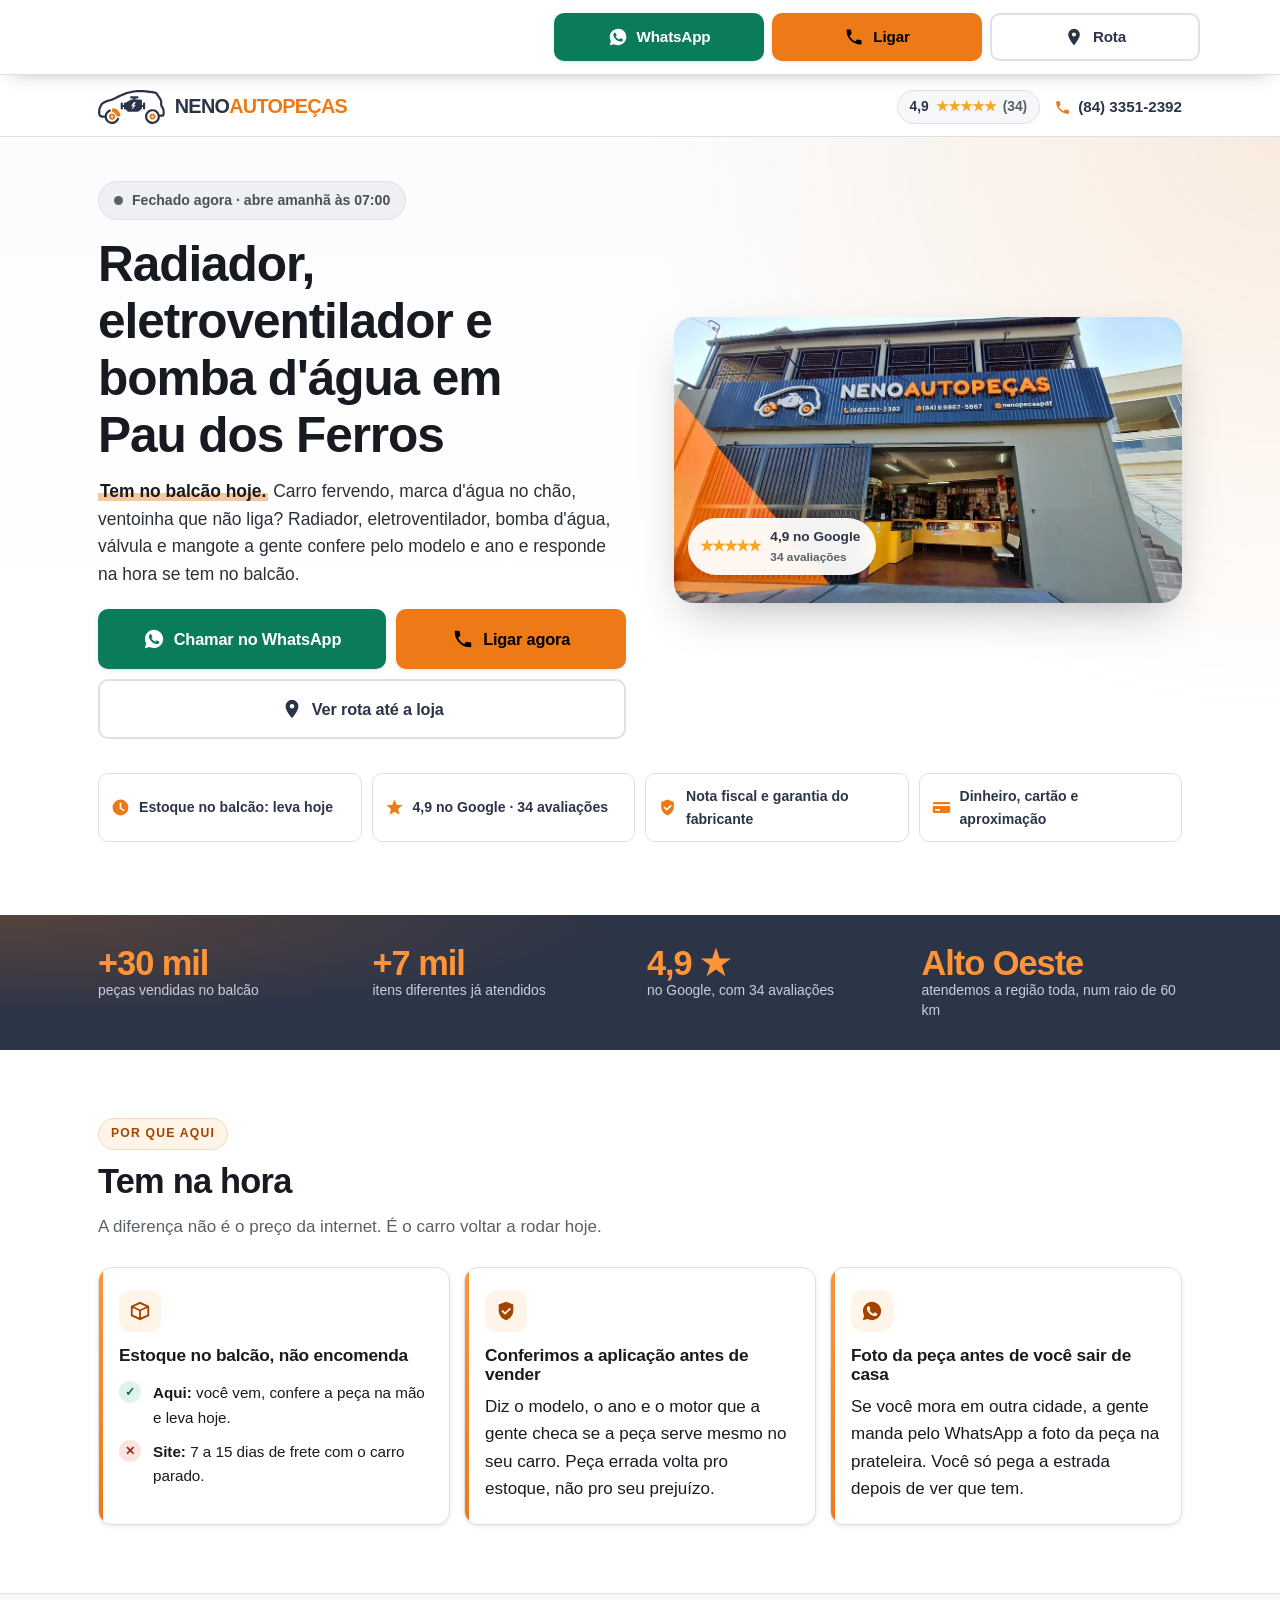
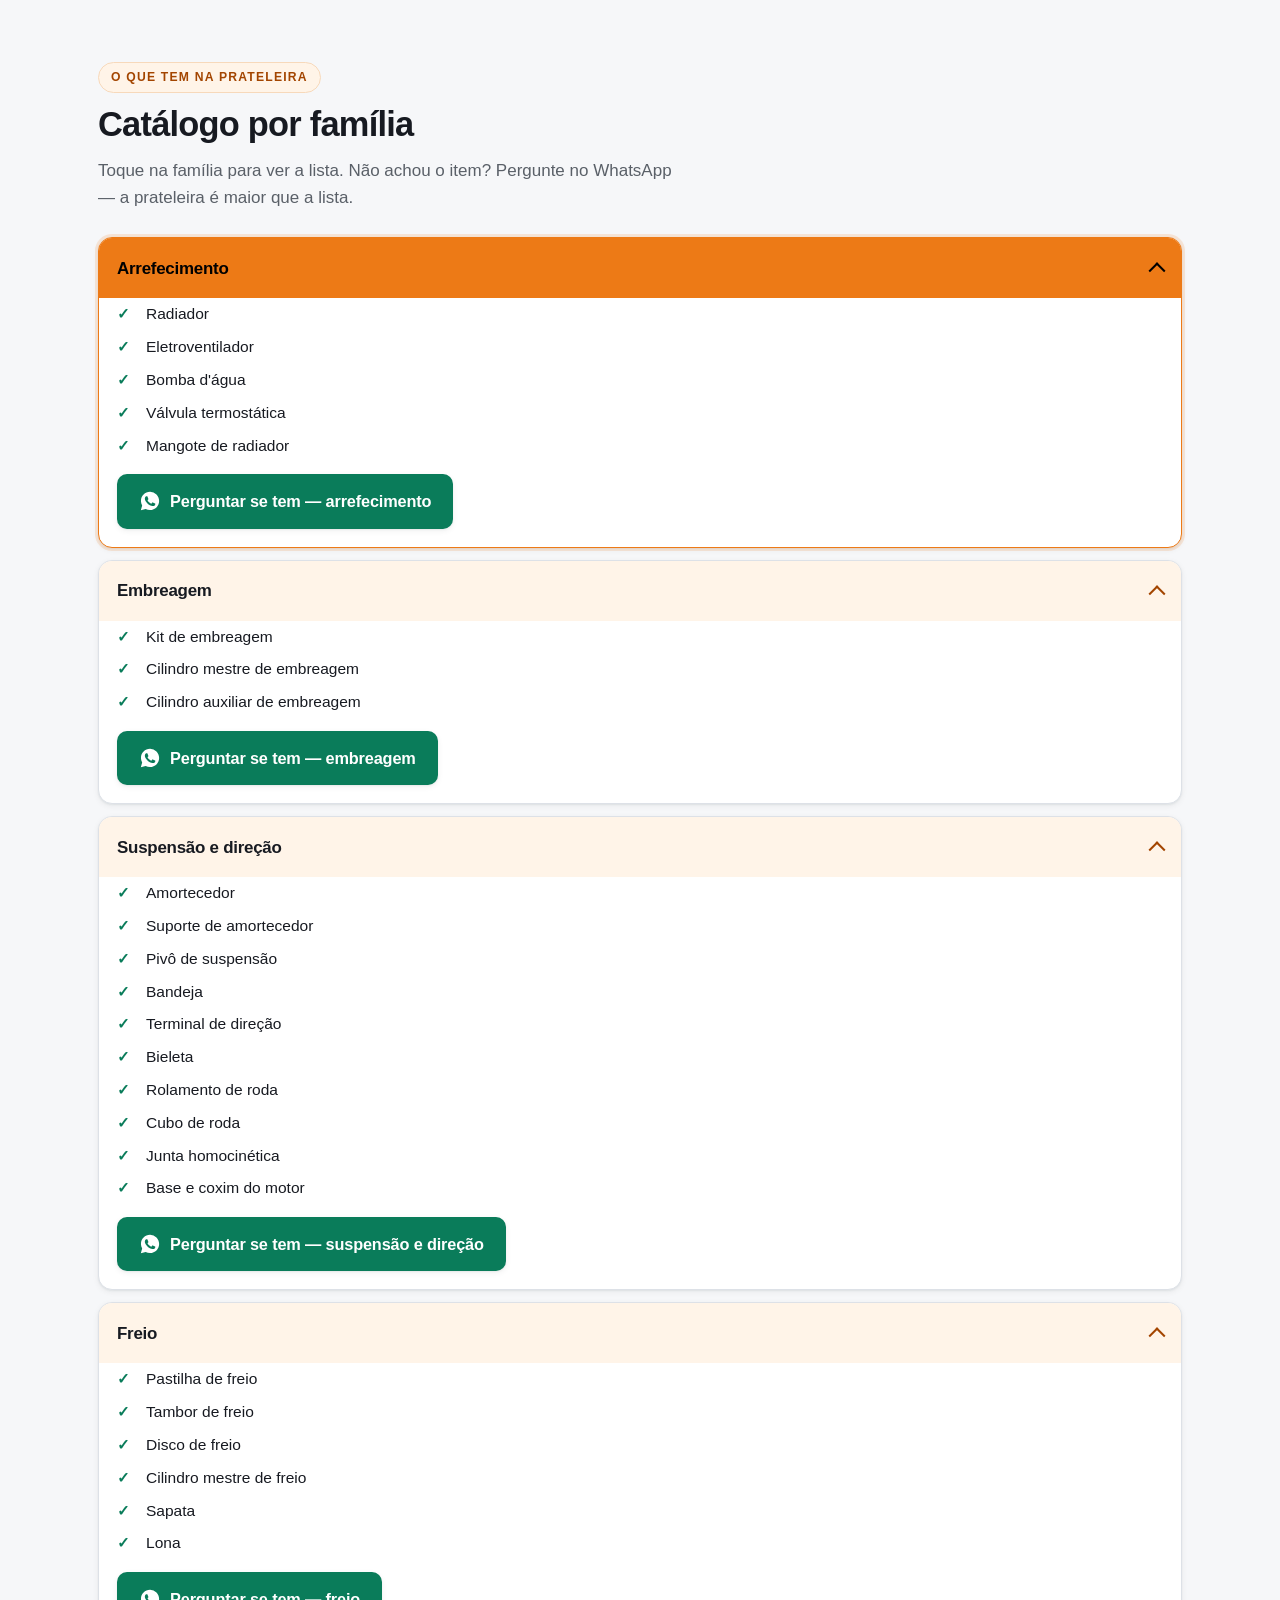
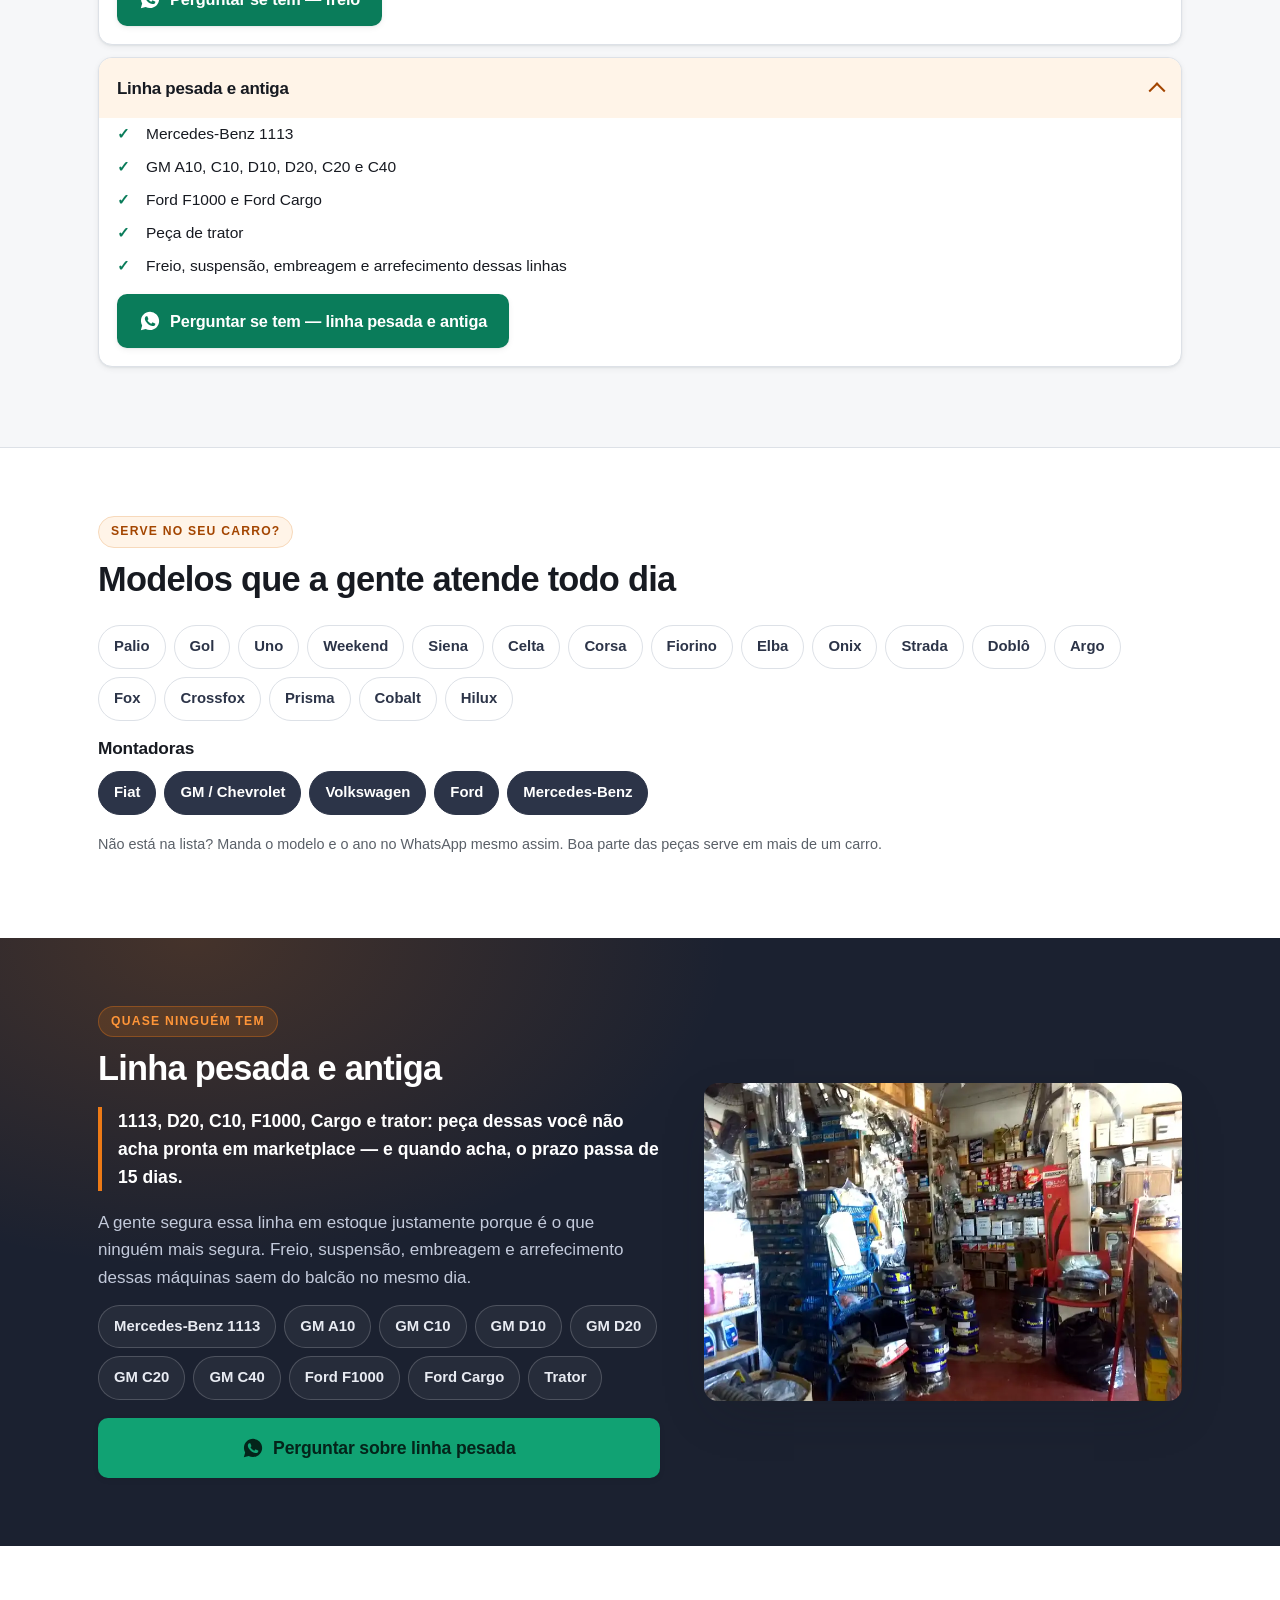
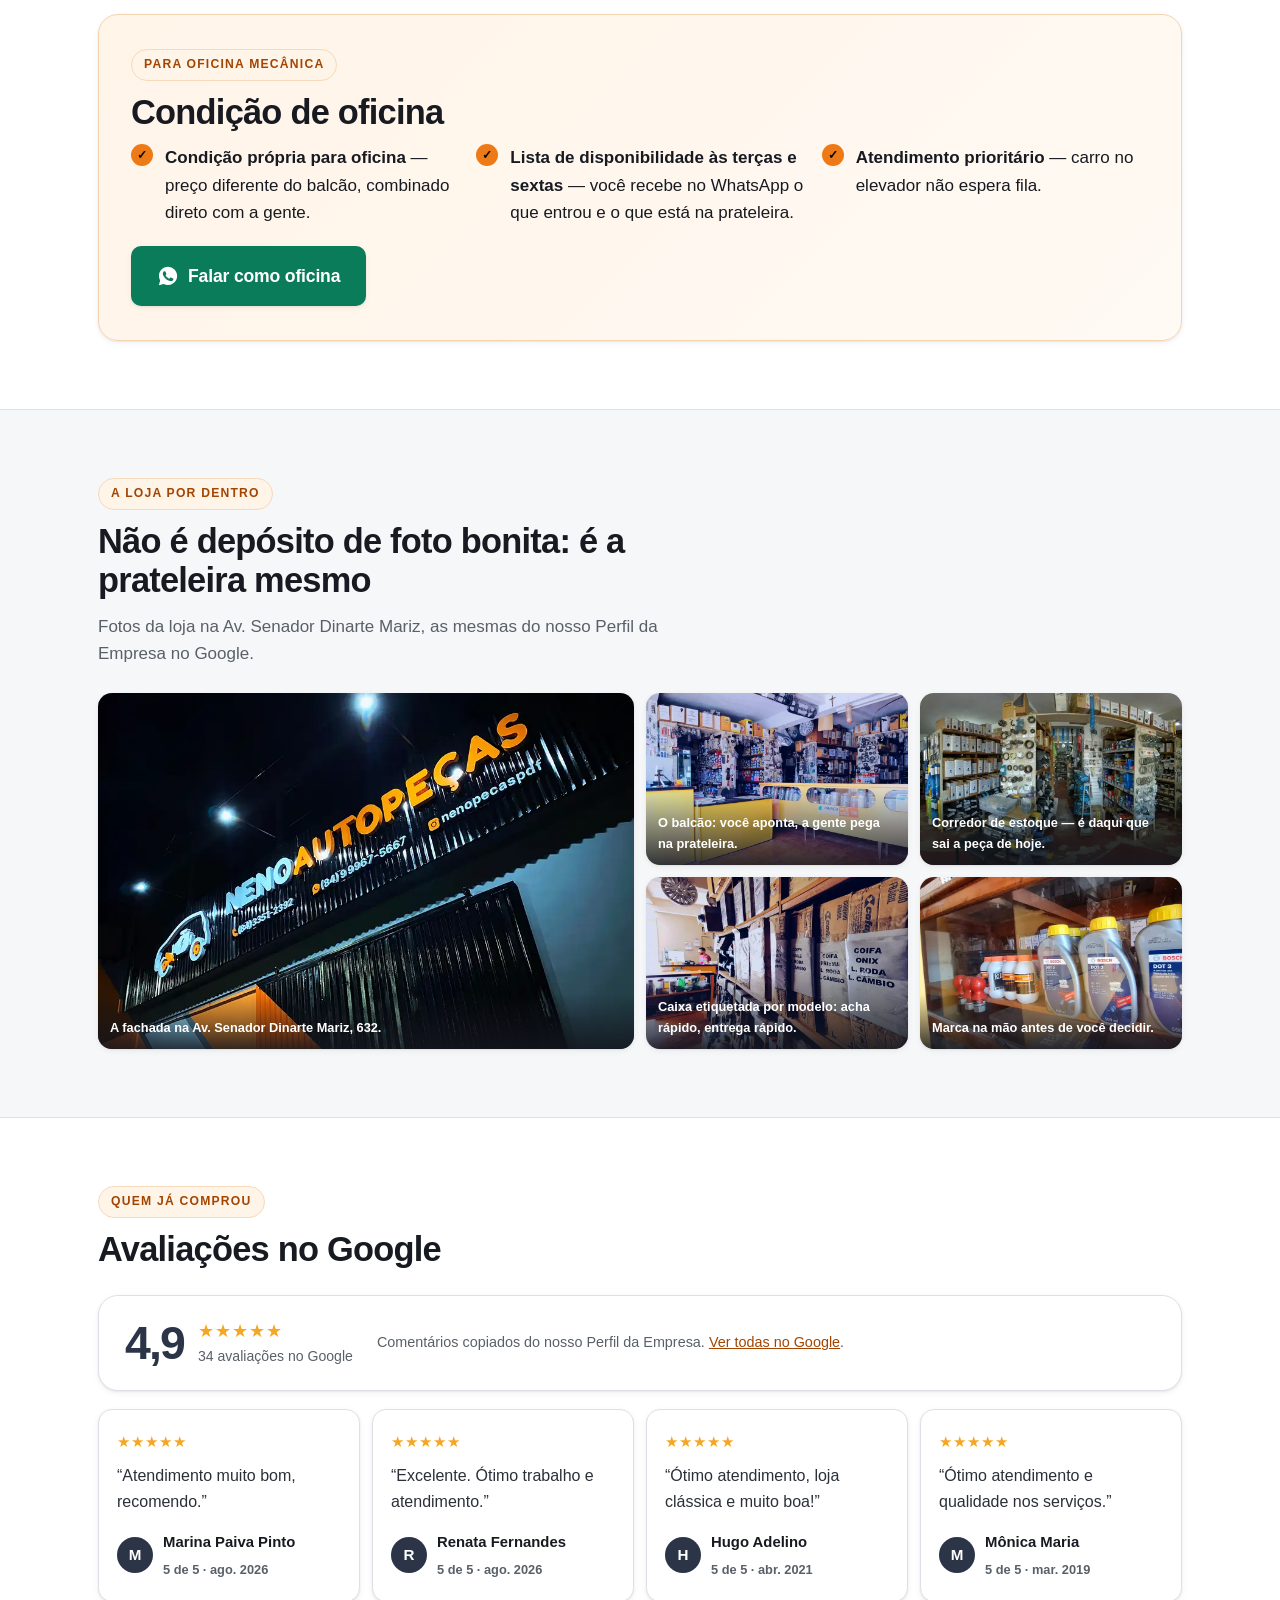
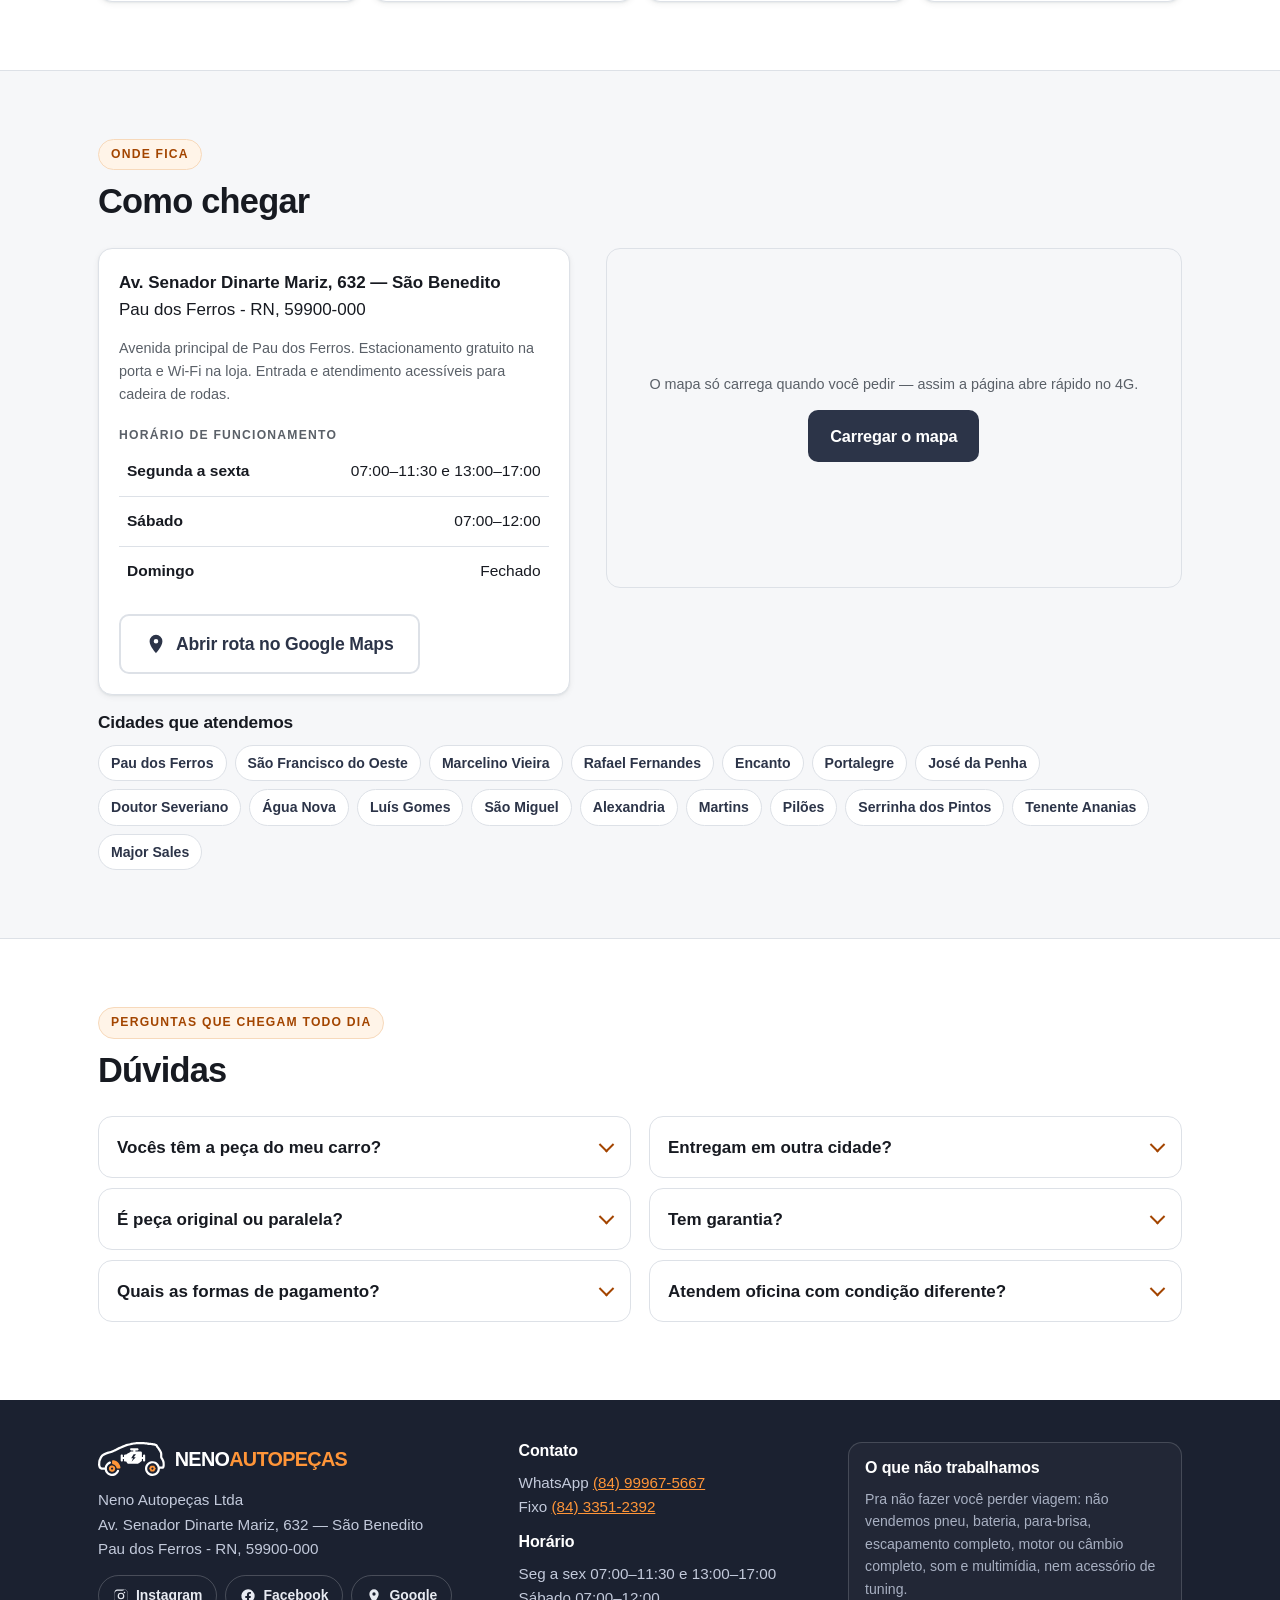
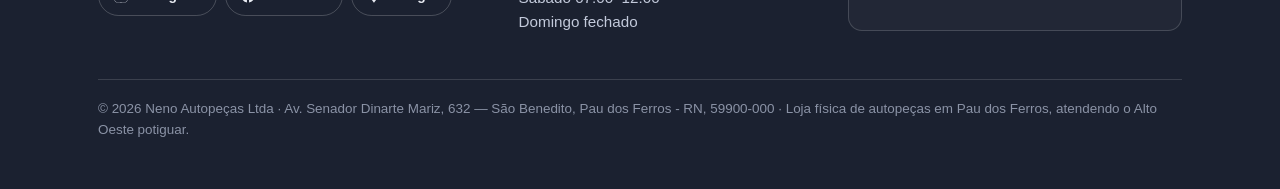
==== commit a4f61d3d: "feat: improved logo" ====
--- a/arrefecimento.html
+++ b/arrefecimento.html
@@ -22,7 +22,7 @@
 <meta property="og:image:width" content="1200">
 <meta property="og:image:height" content="630">
 <meta name="twitter:card" content="summary_large_image">
-<link rel="icon" href="data:image/svg+xml,%3Csvg%20xmlns%3D%22http%3A//www.w3.org/2000/svg%22%20viewBox%3D%220%200%2064%2064%22%3E%3Crect%20width%3D%2264%22%20height%3D%2264%22%20rx%3D%2214%22%20fill%3D%22%232c3448%22/%3E%3Cg%20transform%3D%22translate%283.5%2C14%29%20scale%280.365%29%22%3E%3Cg%20fill%3D%22none%22%20stroke%3D%22%23fff%22%20stroke-width%3D%229%22%20stroke-linecap%3D%22round%22%20stroke-linejoin%3D%22round%22%3E%3Cpath%20d%3D%22M12%2073C6.5%2073%203.5%2067%206%2061.5L16%2045c4-7%2010.5-11%2018.5-12L64%2029c10.5-11%2024.5-18%2040-19l15-1c15-1%2026%208%2026%2023v31c0%205.5-4%2010-9.5%2010%22/%3E%3Cpath%20d%3D%22M58%2073h34%22/%3E%3C/g%3E%3Ccircle%20cx%3D%2238%22%20cy%3D%2273%22%20r%3D%2215.5%22%20fill%3D%22none%22%20stroke%3D%22%23fff%22%20stroke-width%3D%229%22/%3E%3Ccircle%20cx%3D%22112%22%20cy%3D%2273%22%20r%3D%2216.5%22%20fill%3D%22none%22%20stroke%3D%22%23fff%22%20stroke-width%3D%229%22/%3E%3Ccircle%20cx%3D%2238%22%20cy%3D%2273%22%20r%3D%226.5%22%20fill%3D%22%23ff9538%22/%3E%3Cpath%20d%3D%22M112%2064l8%204.6v9.2l-8%204.6-8-4.6v-9.2z%22%20fill%3D%22%23ff9538%22/%3E%3C/g%3E%3C/svg%3E">
+<link rel="icon" href="assets/icone.svg">
 <link rel="apple-touch-icon" href="assets/icone-180.png">
 <link rel="preload" as="image" href="assets/hero-fachada.webp" fetchpriority="high">
 <link rel="stylesheet" href="styles.css">
@@ -336,7 +336,7 @@
 
 <header class="topo">
  <div class="env">
-  <span class="marca"><svg viewBox="0 0 156 100" aria-hidden="true"><g fill="none" stroke="#2c3448" stroke-width="8.5" stroke-linecap="round" stroke-linejoin="round"><path d="M12 73C6.5 73 3.5 67 6 61.5L16 45c4-7 10.5-11 18.5-12L64 29c10.5-11 24.5-18 40-19l15-1c15-1 26 8 26 23v31c0 5.5-4 10-9.5 10"/><path d="M58 73h34"/></g><circle cx="38" cy="73" r="15.5" fill="none" stroke="#2c3448" stroke-width="8.5"/><circle cx="112" cy="73" r="16.5" fill="none" stroke="#2c3448" stroke-width="8.5"/><circle cx="38" cy="73" r="6" fill="#ed7a16"/><path d="M112 64l8 4.6v9.2l-8 4.6-8-4.6v-9.2z" fill="#ed7a16"/><path fill="#2c3448" fill-rule="evenodd" d="M78 30h10v-5h11v5h6a6.5 6.5 0 0 1 6.5 6.5v3.5h4.5v-3.5h6.5v12h-6.5v-3.5h-4.5v3.5a6.5 6.5 0 0 1-6.5 6.5H78a6.5 6.5 0 0 1-6.5-6.5v-3h-5.5v-10h5.5v-1a6.5 6.5 0 0 1 6.5-6.5zM92.5 31.5l-10.5 12h5.8l-2.4 7.2 10.4-12.4h-5.8z"/></svg><span class="marca-nome"><b>NENO</b><i>AUTOPEÇAS</i></span></span>
+  <span class="marca"><svg viewBox="0 0 160 81.5" aria-hidden="true"><path fill="#2c3448" d="M129.6 81.5c-.3 0-.6-.1-.9-.1-1.2-.1-2.4-.3-3.5-.7-.9-.3-1.8-.6-2.6-1.1-1.4-.6-2.6-1.5-3.8-2.4-1.2-1.2-2.3-2.4-3.3-3.9-1-1.5-1.7-3.2-2.2-4.9-.2-1-.5-2.1-.5-3.2-.1-.9-.1-1.9 0-2.8 0-1.4.3-2.7.7-4 .3-.9.6-1.8 1.1-2.7.6-1.3 1.5-2.6 2.5-3.7 1.5-1.7 3.2-3.1 5.2-4.2 1.7-.8 3.5-1.4 5.4-1.7 1.2-.2 2.4-.3 3.7-.2 2.3 0 4.5.6 6.6 1.5 1.6.8 3 1.7 4.3 2.9 1.7 1.5 3.1 3.2 4.1 5.2.5 1 1 2.1 1.3 3.2 0 .1 0 .1 0 .2.1 0 .2 0 .3 0 .8 0 1.5 0 2.3 0 1.1 0 2.2.1 3.4.1.1 0 .2 0 .3 0 .1-.1.2-.3.2-.4.3-.8.5-1.6.5-2.5.1-.5.1-1 .2-1.6 0-.5 0-.9 0-1.4 0-1.2-.1-2.3-.3-3.4-.4-1.8-1-3.6-1.8-5.3-.6-1.2-1.3-2.3-2-3.4-.4-.6-.8-1.2-1.1-1.8-.2-.5-.3-1-.5-1.6-.1-.7-.3-1.3-.3-2 0-.7 0-1.4 0-2 0 0 0 0 0-.1 0-1.2.1-2.5 0-3.8 0-.7 0-1.4-.1-2-.1-.4-.2-.8-.4-1.2-.4-1.3-1-2.5-1.7-3.7-.8-1.5-1.7-2.9-2.7-4.3-.9-1.4-1.9-2.6-2.9-3.9-.8-1.1-1.6-2.1-2.2-3.4-.1-.1-.1-.3-.2-.5-.2-.4-.3-.7-.4-1-.1-.1-.2-.2-.3-.3-.7-.3-1.4-.5-2.2-.7-1.2-.2-2.5-.5-3.8-.6-1.7-.3-3.5-.5-5.2-.8-1.2-.1-2.5-.3-3.7-.4-1.6-.2-3.2-.4-4.9-.6-.9-.1-1.8-.2-2.7-.3-1-.1-2.1-.1-3.1-.2-.8-.1-1.7-.2-2.5-.2-.8-.1-1.5-.1-2.3-.1-1-.1-2-.1-3.1-.2-.4 0-.8 0-1.2 0-1.4 0-2.8 0-4.2 0-.9 0-1.8.1-2.6.1-.7 0-1.4 0-2.1.1-.8 0-1.6.1-2.5.1-.7.1-1.5.2-2.3.3-.7 0-1.3.1-1.9.2-1.3.2-2.7.4-3.9.6-1.9.3-3.8.6-5.6 1-1.9.5-3.8.9-5.7 1.5-2.3.6-4.5 1.3-6.7 2.1-1.9.7-3.8 1.4-5.6 2.3-2 .8-4 1.7-6 2.6-1.5.7-3.1 1.5-4.6 2.2-1.7.8-3.3 1.6-5 2.4-1.3.6-2.7 1.3-4.1 2-1.6.8-3.3 1.5-5 2.2-1 .5-2.1.9-3.2 1.2-1.6.4-3.2.8-4.7 1.3-2.4.6-4.7 1.4-7 2.3-1.7.6-3.4 1.3-5 2.3-.9.4-1.7 1-2.5 1.6-.8.7-1.5 1.5-2.2 2.4-.9 1-1.6 2.2-2.2 3.5-.2.5-.4 1.2-.6 1.8-.5 1-.9 1.9-1.4 2.9-.2.5-.4 1-.6 1.5-.1.3-.1.6-.2.9 0 .5-.1 1-.1 1.4-.1.9-.1 1.7-.2 2.5 0 .8-.1 1.5-.1 2.3 0 .6 0 1.2 0 1.8 0 1.3.3 2.5.8 3.6.2.4.4.8.6 1.2.1.3.4.5.7.7.6.3 1.1.5 1.7.7.2 0 .4.1.7.1 1 0 1.9 0 2.9 0 .1 0 .1 0 .2 0 .7 0 1.5 0 2.3 0 .2 0 .4-.1.7-.1.1-.4.2-.8.3-1.2.3-1.4.7-2.7 1.4-4 .7-1.4 1.5-2.6 2.5-3.7 1.4-1.7 3-3 4.9-4 .7-.4 1.4-.7 2.2-1 1.7-.6 3.4.5 3.6 2.2.1 1.3-.7 2.4-1.8 2.8-1.5.6-2.9 1.5-4.1 2.6-1.1 1.1-2 2.3-2.6 3.6-.6 1.2-1 2.4-1.1 3.7-.1.5-.1 1-.1 1.5-.1 2.1.4 4.2 1.4 6.1.5 1 1.2 2 2 2.8 1 1.1 2.2 2 3.6 2.6 1.3.7 2.7 1.1 4.2 1.2 2.3.2 4.5-.1 6.5-1.1 1.3-.5 2.4-1.3 3.4-2.2 1.1-1.1 2-2.4 2.7-3.8.1-.2.2-.5.3-.8.4-.9 1.1-1.5 2.1-1.7 1.5-.3 2.7.7 3 2 0 .1.1.3.1.5 0 .4-.1.8-.2 1.1-.7 1.9-1.7 3.5-2.9 5-1.6 1.8-3.4 3.3-5.5 4.4-1.7.9-3.5 1.5-5.4 1.8-.5.1-.9.1-1.4.2-.2 0-.4 0-.5 0-.6 0-1.3 0-1.9 0-.2 0-.3 0-.5 0-.5-.1-1-.1-1.4-.2-2.1-.3-4-1-5.8-2-1.9-1.1-3.6-2.5-5-4.2-1.1-1.2-1.9-2.5-2.6-3.9-.5-1.1-.9-2.2-1.1-3.4-.1-.4-.2-.9-.3-1.4-.1 0-.1 0-.2 0-.4 0-.8 0-1.1 0-.5 0-.9 0-1.4 0-.9 0-1.9 0-2.9 0-.2 0-.5 0-.7-.1-1 0-2-.3-2.9-.5-1.8-.6-3.2-1.6-4.3-3.1-.5-.6-.9-1.3-1.2-2.1-.3-.7-.5-1.4-.7-2.2-.2-.9-.4-1.7-.5-2.7-.1-.2-.1-.5-.2-.7 0-.6 0-1.2 0-1.9.1-.1.1-.2.1-.3 0-.2.1-.4.1-.6.1-1 .2-1.9.2-2.8.1-.8.2-1.6.2-2.4.1-1 .2-1.9.4-2.9.2-.7.4-1.4.8-2 .7-1.3 1.2-2.6 1.7-3.9.3-.7.6-1.4.9-2 .4-1 1-1.8 1.6-2.6.8-1.3 1.8-2.4 2.9-3.4.9-.8 1.8-1.4 2.7-2 1.5-1.1 3.1-1.9 4.8-2.6 1.9-.8 3.8-1.4 5.7-2 1.9-.6 3.9-1.2 5.8-1.7 1.8-.5 3.5-1 5.2-1.7 2.2-.9 4.3-2 6.5-3 1.2-.6 2.4-1.2 3.7-1.8 2.2-1 4.5-2.1 6.7-3.2 1.7-.7 3.3-1.5 5-2.2 1.7-.8 3.4-1.5 5.1-2.2 1.6-.6 3.1-1.2 4.7-1.8 1.8-.7 3.6-1.2 5.5-1.7 1.2-.3 2.3-.6 3.5-.9 1-.3 2-.5 3.1-.7 1.2-.3 2.4-.6 3.6-.8 1.2-.2 2.4-.4 3.5-.6.9-.1 1.8-.3 2.7-.4 1.3-.2 2.5-.3 3.8-.5 1.2-.1 2.3-.2 3.5-.3.7 0 1.3 0 2 0 .3 0 .6 0 .8 0 .1 0 .2-.1.2-.1 2.7 0 5.3 0 8 0 .4 0 .8 0 1.2 0 1 .1 2.1.1 3.1.2 1 0 2 .1 3 .1 1.3.2 2.5.3 3.8.4.9.1 1.8.3 2.7.4 1.2.1 2.4.2 3.6.4.8.1 1.7.2 2.6.3 1.1.1 2.2.3 3.3.4.8.1 1.6.2 2.4.3 1.5.2 3 .4 4.5.7 1 .2 2 .4 3 .7 1.1.2 2.2.6 3.1 1.3.9.6 1.5 1.5 2 2.4.2.4.2.7.4 1.1.5.9 1 1.8 1.7 2.6 1.2 1.5 2.4 3.1 3.5 4.8 1 1.5 2 3 2.8 4.6.9 1.7 1.7 3.4 2.1 5.2.2 1.1.4 2.2.4 3.2.1.8 0 1.6 0 2.4 0 .7-.1 1.5-.1 2.2 0 .5.1 1 .1 1.5 0 .6.1 1.2.4 1.7.3.6.7 1.1 1 1.7.7 1 1.4 2.1 1.9 3.2.7 1.2 1.2 2.6 1.6 3.9.2.8.4 1.6.6 2.4.1.7.1 1.4.2 2.1 0 .7 0 1.3 0 2 0 .4 0 .7 0 1.1 0 .1.1.1.1.2 0 1.1 0 2.3 0 3.5-.1.2 0 .4-.1.6-.1.6-.2 1.2-.4 1.8-.2 1.2-.6 2.4-1.4 3.4-.4.4-.8.8-1.4 1-.8.4-1.7.5-2.5.5-1.2 0-2.3 0-3.4-.1-.6 0-1.2 0-1.8 0-.2 0-.4 0-.6 0 0 .2 0 .4-.1.6 0 .4 0 .8-.1 1.2-.1 1.1-.4 2.3-.7 3.3-.5 1.6-1.3 3.1-2.2 4.5-.9 1.3-1.9 2.4-3.1 3.4-1.2 1-2.5 1.9-3.9 2.6-1.3.6-2.7 1.1-4.1 1.3-.7.2-1.5.3-2.2.4-.2 0-.3 0-.5 0-.6 0-1.3 0-1.9 0zm9.9-26.6c-.3-.2-.5-.4-.7-.6-.9-.9-1.9-1.5-3-2-1.8-.8-3.6-1.2-5.6-1.1-.9 0-1.8.1-2.7.3-2.3.6-4.3 1.8-6 3.5-1 1.1-1.8 2.3-2.4 3.6-.7 1.6-1.1 3.3-1.1 5.1 0 .7.1 1.3.2 2 .2 1.2.5 2.3 1 3.3.7 1.4 1.6 2.7 2.7 3.7 1.1 1.1 2.3 1.9 3.7 2.5 1.9.8 3.9 1.1 5.9 1 1.5-.2 3-.5 4.4-1.2 1.6-.8 2.9-1.8 4.1-3.1.9-1 1.6-2.2 2.1-3.5.7-1.6 1-3.3.9-5 0-1.1-.1-2.1-.4-3.1-.6-2-1.6-3.8-3.1-5.4z"/><path fill="#2c3448" d="M59.3 45.5c-.5.8-1.2 1.3-2.2 1.3-.7 0-1.3-.2-1.8-.7-.6-.5-.9-1.1-.9-1.8 0-4 0-8 0-12 0-1 .7-2 1.8-2.3 1-.3 1.9-.1 2.7.6.5.5.7 1.1.7 1.8.1 1 0 2 0 3 0 .1 0 .2 0 .3.9 0 1.8 0 2.7 0 0-.1 0-.2 0-.2 0-1.1 0-2.1 0-3.1-.1-1.1.8-2.2 2-2.5.1 0 .3 0 .5 0 .8 0 1.6 0 2.4 0 .2 0 .3-.1.5-.2 1.4-.9 2.9-1.8 4.4-2.7 1.7-1.1 3.5-2.2 5.3-3.3.2-.1.5-.3.7-.5.5-.3.9-.4 1.5-.4 1.5 0 3.1 0 4.6 0 .1 0 .2 0 .3 0 0-.9 0-1.7 0-2.6-.1 0-.2 0-.3 0-1.6 0-3.1 0-4.7 0-1.4 0-2.5-1.2-2.5-2.6 0-.7.2-1.3.7-1.8.4-.5 1-.8 1.8-.8 2.8 0 5.7 0 8.6 0 2.2 0 4.4 0 6.6 0 1.2-.1 2.3.8 2.5 2.1.2.9 0 1.7-.7 2.3-.4.5-1 .8-1.8.8-1.5 0-3.1 0-4.6 0-.1 0-.2 0-.4 0 0 .8 0 1.7 0 2.6.1 0 .3 0 .4 0 4.2 0 8.4 0 12.6 0 1.1 0 2.3.8 2.5 2.1.1.2.1.3.1.4 0 3.4 0 6.7 0 10.1 0 .1 0 .2 0 .3.8 0 1.7 0 2.6 0 0-.1 0-.2 0-.3 0-1 0-2 0-3-.1-1 .7-2.2 1.9-2.5.9-.2 1.8 0 2.5.7.5.5.8 1.1.8 1.8 0 3.9 0 7.9 0 11.8 0 1.4-1.2 2.6-2.6 2.6-.7 0-1.3-.2-1.8-.7-.5-.5-.8-1-.8-1.8 0-1 0-2 0-3.1 0-.1 0-.1 0-.2-.9 0-1.8 0-2.6 0 0 .1 0 .1 0 .2 0 1 0 2 0 3 0 .9-.4 1.6-1.2 2.2-1 .7-2 1.4-3 2.1-1.5 1-3 2.1-4.6 3.2-.1.1-.3.2-.5.3-.4.3-.8.4-1.3.4-7.3 0-14.7 0-22.1 0-.9 0-1.6-.4-2.1-1.2-1-1.4-1.9-2.8-2.9-4.2-.1-.2-.2-.2-.4-.2-.8 0-1.6 0-2.4 0-1.4 0-2.5-1.2-2.5-2.5 0-1.1 0-2.1 0-3.2 0 0 0-.1 0-.1-.9 0-1.8 0-2.7 0 0 .1 0 .1 0 .2 0 1 0 2 .1 3 0 .5-.2.9-.4 1.3zm30.8-8.1c.1-.2.3-.4.5-.6-.9 0-1.7 0-2.5 0-.8 0-1.6 0-2.5 0 1.9-2.5 3.7-5 5.5-7.5-1.9 0-3.8 0-5.7 0-1.9 3.1-3.9 6.3-5.8 9.4 1.6 0 3.2 0 4.7 0-.6 1.4-1.2 2.8-1.8 4.1-.6 1.4-1.2 2.8-1.8 4.2.1 0 .1 0 .1 0 .1-.1.2-.2.3-.3.3-.4.7-.7 1-1.1.5-.5 1-1 1.5-1.5.8-.8 1.5-1.6 2.3-2.5.5-.5 1-1 1.5-1.5.9-.9 1.8-1.8 2.7-2.7z"/><path fill="#ed7a16" d="M47.8 63.7c-.4 0-.8 0-1.2 0-1.1 0-2-.8-2.2-1.9-.4-1.9-1.2-3.6-2.5-5.1-1.6-1.9-3.7-3.2-6.2-3.6-.7-.2-1.3-.5-1.7-1.2-.2-.3-.2-.6-.2-1 0-1.7 0-3.5 0-5.2-.1-.9.7-1.9 1.6-2.1.5-.1.9-.1 1.4 0 2.3.3 4.5 1.1 6.5 2.2 1.5.7 2.8 1.7 4.1 2.8 1.3 1.2 2.4 2.5 3.3 4 1.3 1.8 2.2 3.8 2.7 6 .2.8.3 1.5.5 2.3 0 .1 0 .3 0 .4 0 1.2-.9 2.2-1.9 2.3-.1.1-.2.1-.3.1-1.3 0-2.6 0-3.9 0z"/><path fill="#ed7a16" d="M39.4 68.7c-.7.8-1.5 1.4-2.4 1.8-1 .4-2 .7-3 .7-1.2 0-2.3-.1-3.3-.6-2.3-1.1-3.8-2.9-4.4-5.5-.1-.5 0-1-.1-1.6 0-1 .2-1.9.6-2.8 1.1-2.4 3-3.9 5.6-4.4 2.4-.5 4.6.1 6.4 1.8 1.3 1.1 2.1 2.6 2.4 4.3.3 2-.1 3.8-1.2 5.5-.2.3-.4.5-.6.8zm-3.8-3.1c.7-.7.9-1.5.8-2.4-.2-1.3-1.5-2.3-2.8-2.2-1.5.1-2.9 1.6-2.4 3.3.5 2.1 3 2.7 4.4 1.3z"/><path fill="#ed7a16" d="M127.2 70.6c-.5.1-.8-.2-1.1-.6-.3-.5-.6-1.1-.9-1.6-.8-1.3-1.6-2.7-2.4-4-.2-.5-.2-1 0-1.5.6-.9 1.1-1.8 1.7-2.8.5-.8 1-1.7 1.5-2.6.1-.2.3-.4.5-.6.1-.1.3-.2.6-.2 1.4 0 2.8 0 4.3 0 .8 0 1.7 0 2.6 0 .3 0 .6.2.8.5.3.4.6.9.9 1.4.8 1.5 1.7 2.9 2.5 4.4.1.1.2.3.2.4.1.3 0 .6-.1.8-.5.8-.9 1.6-1.4 2.3-.6 1.1-1.2 2.2-1.9 3.3-.1.2-.2.4-.4.6-.1.1-.4.2-.6.2-2.2 0-4.5 0-6.8 0zm.8-6.2c0 0 0 .1.1.2.4 1.1 1.5 1.9 2.8 1.7 1.4-.2 2.5-1.5 2.2-3.1-.2-1.4-1.5-2.4-2.9-2.2-1.5.2-2.6 1.7-2.2 3.4z"/></svg><span class="marca-nome"><b>NENO</b><i>AUTOPEÇAS</i></span></span>
   <div class="topo-lado">
    <a class="nota-google" href="https://maps.app.goo.gl/zBPvgLzxWstUExD79" target="_blank" rel="noopener"
       aria-label="Nota 4,9 de 5 no Google, 34 avaliações">
@@ -783,7 +783,7 @@
  <div class="env">
   <div class="rodape-blocos">
    <div>
-    <span class="marca"><svg viewBox="0 0 156 100" aria-hidden="true"><g fill="none" stroke="#ffffff" stroke-width="8.5" stroke-linecap="round" stroke-linejoin="round"><path d="M12 73C6.5 73 3.5 67 6 61.5L16 45c4-7 10.5-11 18.5-12L64 29c10.5-11 24.5-18 40-19l15-1c15-1 26 8 26 23v31c0 5.5-4 10-9.5 10"/><path d="M58 73h34"/></g><circle cx="38" cy="73" r="15.5" fill="none" stroke="#ffffff" stroke-width="8.5"/><circle cx="112" cy="73" r="16.5" fill="none" stroke="#ffffff" stroke-width="8.5"/><circle cx="38" cy="73" r="6" fill="#ff9538"/><path d="M112 64l8 4.6v9.2l-8 4.6-8-4.6v-9.2z" fill="#ff9538"/><path fill="#ffffff" fill-rule="evenodd" d="M78 30h10v-5h11v5h6a6.5 6.5 0 0 1 6.5 6.5v3.5h4.5v-3.5h6.5v12h-6.5v-3.5h-4.5v3.5a6.5 6.5 0 0 1-6.5 6.5H78a6.5 6.5 0 0 1-6.5-6.5v-3h-5.5v-10h5.5v-1a6.5 6.5 0 0 1 6.5-6.5zM92.5 31.5l-10.5 12h5.8l-2.4 7.2 10.4-12.4h-5.8z"/></svg><span class="marca-nome"><b>NENO</b><i>AUTOPEÇAS</i></span></span>
+    <span class="marca"><svg viewBox="0 0 160 81.5" aria-hidden="true"><path fill="#ffffff" d="M129.6 81.5c-.3 0-.6-.1-.9-.1-1.2-.1-2.4-.3-3.5-.7-.9-.3-1.8-.6-2.6-1.1-1.4-.6-2.6-1.5-3.8-2.4-1.2-1.2-2.3-2.4-3.3-3.9-1-1.5-1.7-3.2-2.2-4.9-.2-1-.5-2.1-.5-3.2-.1-.9-.1-1.9 0-2.8 0-1.4.3-2.7.7-4 .3-.9.6-1.8 1.1-2.7.6-1.3 1.5-2.6 2.5-3.7 1.5-1.7 3.2-3.1 5.2-4.2 1.7-.8 3.5-1.4 5.4-1.7 1.2-.2 2.4-.3 3.7-.2 2.3 0 4.5.6 6.6 1.5 1.6.8 3 1.7 4.3 2.9 1.7 1.5 3.1 3.2 4.1 5.2.5 1 1 2.1 1.3 3.2 0 .1 0 .1 0 .2.1 0 .2 0 .3 0 .8 0 1.5 0 2.3 0 1.1 0 2.2.1 3.4.1.1 0 .2 0 .3 0 .1-.1.2-.3.2-.4.3-.8.5-1.6.5-2.5.1-.5.1-1 .2-1.6 0-.5 0-.9 0-1.4 0-1.2-.1-2.3-.3-3.4-.4-1.8-1-3.6-1.8-5.3-.6-1.2-1.3-2.3-2-3.4-.4-.6-.8-1.2-1.1-1.8-.2-.5-.3-1-.5-1.6-.1-.7-.3-1.3-.3-2 0-.7 0-1.4 0-2 0 0 0 0 0-.1 0-1.2.1-2.5 0-3.8 0-.7 0-1.4-.1-2-.1-.4-.2-.8-.4-1.2-.4-1.3-1-2.5-1.7-3.7-.8-1.5-1.7-2.9-2.7-4.3-.9-1.4-1.9-2.6-2.9-3.9-.8-1.1-1.6-2.1-2.2-3.4-.1-.1-.1-.3-.2-.5-.2-.4-.3-.7-.4-1-.1-.1-.2-.2-.3-.3-.7-.3-1.4-.5-2.2-.7-1.2-.2-2.5-.5-3.8-.6-1.7-.3-3.5-.5-5.2-.8-1.2-.1-2.5-.3-3.7-.4-1.6-.2-3.2-.4-4.9-.6-.9-.1-1.8-.2-2.7-.3-1-.1-2.1-.1-3.1-.2-.8-.1-1.7-.2-2.5-.2-.8-.1-1.5-.1-2.3-.1-1-.1-2-.1-3.1-.2-.4 0-.8 0-1.2 0-1.4 0-2.8 0-4.2 0-.9 0-1.8.1-2.6.1-.7 0-1.4 0-2.1.1-.8 0-1.6.1-2.5.1-.7.1-1.5.2-2.3.3-.7 0-1.3.1-1.9.2-1.3.2-2.7.4-3.9.6-1.9.3-3.8.6-5.6 1-1.9.5-3.8.9-5.7 1.5-2.3.6-4.5 1.3-6.7 2.1-1.9.7-3.8 1.4-5.6 2.3-2 .8-4 1.7-6 2.6-1.5.7-3.1 1.5-4.6 2.2-1.7.8-3.3 1.6-5 2.4-1.3.6-2.7 1.3-4.1 2-1.6.8-3.3 1.5-5 2.2-1 .5-2.1.9-3.2 1.2-1.6.4-3.2.8-4.7 1.3-2.4.6-4.7 1.4-7 2.3-1.7.6-3.4 1.3-5 2.3-.9.4-1.7 1-2.5 1.6-.8.7-1.5 1.5-2.2 2.4-.9 1-1.6 2.2-2.2 3.5-.2.5-.4 1.2-.6 1.8-.5 1-.9 1.9-1.4 2.9-.2.5-.4 1-.6 1.5-.1.3-.1.6-.2.9 0 .5-.1 1-.1 1.4-.1.9-.1 1.7-.2 2.5 0 .8-.1 1.5-.1 2.3 0 .6 0 1.2 0 1.8 0 1.3.3 2.5.8 3.6.2.4.4.8.6 1.2.1.3.4.5.7.7.6.3 1.1.5 1.7.7.2 0 .4.1.7.1 1 0 1.9 0 2.9 0 .1 0 .1 0 .2 0 .7 0 1.5 0 2.3 0 .2 0 .4-.1.7-.1.1-.4.2-.8.3-1.2.3-1.4.7-2.7 1.4-4 .7-1.4 1.5-2.6 2.5-3.7 1.4-1.7 3-3 4.9-4 .7-.4 1.4-.7 2.2-1 1.7-.6 3.4.5 3.6 2.2.1 1.3-.7 2.4-1.8 2.8-1.5.6-2.9 1.5-4.1 2.6-1.1 1.1-2 2.3-2.6 3.6-.6 1.2-1 2.4-1.1 3.7-.1.5-.1 1-.1 1.5-.1 2.1.4 4.2 1.4 6.1.5 1 1.2 2 2 2.8 1 1.1 2.2 2 3.6 2.6 1.3.7 2.7 1.1 4.2 1.2 2.3.2 4.5-.1 6.5-1.1 1.3-.5 2.4-1.3 3.4-2.2 1.1-1.1 2-2.4 2.7-3.8.1-.2.2-.5.3-.8.4-.9 1.1-1.5 2.1-1.7 1.5-.3 2.7.7 3 2 0 .1.1.3.1.5 0 .4-.1.8-.2 1.1-.7 1.9-1.7 3.5-2.9 5-1.6 1.8-3.4 3.3-5.5 4.4-1.7.9-3.5 1.5-5.4 1.8-.5.1-.9.1-1.4.2-.2 0-.4 0-.5 0-.6 0-1.3 0-1.9 0-.2 0-.3 0-.5 0-.5-.1-1-.1-1.4-.2-2.1-.3-4-1-5.8-2-1.9-1.1-3.6-2.5-5-4.2-1.1-1.2-1.9-2.5-2.6-3.9-.5-1.1-.9-2.2-1.1-3.4-.1-.4-.2-.9-.3-1.4-.1 0-.1 0-.2 0-.4 0-.8 0-1.1 0-.5 0-.9 0-1.4 0-.9 0-1.9 0-2.9 0-.2 0-.5 0-.7-.1-1 0-2-.3-2.9-.5-1.8-.6-3.2-1.6-4.3-3.1-.5-.6-.9-1.3-1.2-2.1-.3-.7-.5-1.4-.7-2.2-.2-.9-.4-1.7-.5-2.7-.1-.2-.1-.5-.2-.7 0-.6 0-1.2 0-1.9.1-.1.1-.2.1-.3 0-.2.1-.4.1-.6.1-1 .2-1.9.2-2.8.1-.8.2-1.6.2-2.4.1-1 .2-1.9.4-2.9.2-.7.4-1.4.8-2 .7-1.3 1.2-2.6 1.7-3.9.3-.7.6-1.4.9-2 .4-1 1-1.8 1.6-2.6.8-1.3 1.8-2.4 2.9-3.4.9-.8 1.8-1.4 2.7-2 1.5-1.1 3.1-1.9 4.8-2.6 1.9-.8 3.8-1.4 5.7-2 1.9-.6 3.9-1.2 5.8-1.7 1.8-.5 3.5-1 5.2-1.7 2.2-.9 4.3-2 6.5-3 1.2-.6 2.4-1.2 3.7-1.8 2.2-1 4.5-2.1 6.7-3.2 1.7-.7 3.3-1.5 5-2.2 1.7-.8 3.4-1.5 5.1-2.2 1.6-.6 3.1-1.2 4.7-1.8 1.8-.7 3.6-1.2 5.5-1.7 1.2-.3 2.3-.6 3.5-.9 1-.3 2-.5 3.1-.7 1.2-.3 2.4-.6 3.6-.8 1.2-.2 2.4-.4 3.5-.6.9-.1 1.8-.3 2.7-.4 1.3-.2 2.5-.3 3.8-.5 1.2-.1 2.3-.2 3.5-.3.7 0 1.3 0 2 0 .3 0 .6 0 .8 0 .1 0 .2-.1.2-.1 2.7 0 5.3 0 8 0 .4 0 .8 0 1.2 0 1 .1 2.1.1 3.1.2 1 0 2 .1 3 .1 1.3.2 2.5.3 3.8.4.9.1 1.8.3 2.7.4 1.2.1 2.4.2 3.6.4.8.1 1.7.2 2.6.3 1.1.1 2.2.3 3.3.4.8.1 1.6.2 2.4.3 1.5.2 3 .4 4.5.7 1 .2 2 .4 3 .7 1.1.2 2.2.6 3.1 1.3.9.6 1.5 1.5 2 2.4.2.4.2.7.4 1.1.5.9 1 1.8 1.7 2.6 1.2 1.5 2.4 3.1 3.5 4.8 1 1.5 2 3 2.8 4.6.9 1.7 1.7 3.4 2.1 5.2.2 1.1.4 2.2.4 3.2.1.8 0 1.6 0 2.4 0 .7-.1 1.5-.1 2.2 0 .5.1 1 .1 1.5 0 .6.1 1.2.4 1.7.3.6.7 1.1 1 1.7.7 1 1.4 2.1 1.9 3.2.7 1.2 1.2 2.6 1.6 3.9.2.8.4 1.6.6 2.4.1.7.1 1.4.2 2.1 0 .7 0 1.3 0 2 0 .4 0 .7 0 1.1 0 .1.1.1.1.2 0 1.1 0 2.3 0 3.5-.1.2 0 .4-.1.6-.1.6-.2 1.2-.4 1.8-.2 1.2-.6 2.4-1.4 3.4-.4.4-.8.8-1.4 1-.8.4-1.7.5-2.5.5-1.2 0-2.3 0-3.4-.1-.6 0-1.2 0-1.8 0-.2 0-.4 0-.6 0 0 .2 0 .4-.1.6 0 .4 0 .8-.1 1.2-.1 1.1-.4 2.3-.7 3.3-.5 1.6-1.3 3.1-2.2 4.5-.9 1.3-1.9 2.4-3.1 3.4-1.2 1-2.5 1.9-3.9 2.6-1.3.6-2.7 1.1-4.1 1.3-.7.2-1.5.3-2.2.4-.2 0-.3 0-.5 0-.6 0-1.3 0-1.9 0zm9.9-26.6c-.3-.2-.5-.4-.7-.6-.9-.9-1.9-1.5-3-2-1.8-.8-3.6-1.2-5.6-1.1-.9 0-1.8.1-2.7.3-2.3.6-4.3 1.8-6 3.5-1 1.1-1.8 2.3-2.4 3.6-.7 1.6-1.1 3.3-1.1 5.1 0 .7.1 1.3.2 2 .2 1.2.5 2.3 1 3.3.7 1.4 1.6 2.7 2.7 3.7 1.1 1.1 2.3 1.9 3.7 2.5 1.9.8 3.9 1.1 5.9 1 1.5-.2 3-.5 4.4-1.2 1.6-.8 2.9-1.8 4.1-3.1.9-1 1.6-2.2 2.1-3.5.7-1.6 1-3.3.9-5 0-1.1-.1-2.1-.4-3.1-.6-2-1.6-3.8-3.1-5.4z"/><path fill="#ffffff" d="M59.3 45.5c-.5.8-1.2 1.3-2.2 1.3-.7 0-1.3-.2-1.8-.7-.6-.5-.9-1.1-.9-1.8 0-4 0-8 0-12 0-1 .7-2 1.8-2.3 1-.3 1.9-.1 2.7.6.5.5.7 1.1.7 1.8.1 1 0 2 0 3 0 .1 0 .2 0 .3.9 0 1.8 0 2.7 0 0-.1 0-.2 0-.2 0-1.1 0-2.1 0-3.1-.1-1.1.8-2.2 2-2.5.1 0 .3 0 .5 0 .8 0 1.6 0 2.4 0 .2 0 .3-.1.5-.2 1.4-.9 2.9-1.8 4.4-2.7 1.7-1.1 3.5-2.2 5.3-3.3.2-.1.5-.3.7-.5.5-.3.9-.4 1.5-.4 1.5 0 3.1 0 4.6 0 .1 0 .2 0 .3 0 0-.9 0-1.7 0-2.6-.1 0-.2 0-.3 0-1.6 0-3.1 0-4.7 0-1.4 0-2.5-1.2-2.5-2.6 0-.7.2-1.3.7-1.8.4-.5 1-.8 1.8-.8 2.8 0 5.7 0 8.6 0 2.2 0 4.4 0 6.6 0 1.2-.1 2.3.8 2.5 2.1.2.9 0 1.7-.7 2.3-.4.5-1 .8-1.8.8-1.5 0-3.1 0-4.6 0-.1 0-.2 0-.4 0 0 .8 0 1.7 0 2.6.1 0 .3 0 .4 0 4.2 0 8.4 0 12.6 0 1.1 0 2.3.8 2.5 2.1.1.2.1.3.1.4 0 3.4 0 6.7 0 10.1 0 .1 0 .2 0 .3.8 0 1.7 0 2.6 0 0-.1 0-.2 0-.3 0-1 0-2 0-3-.1-1 .7-2.2 1.9-2.5.9-.2 1.8 0 2.5.7.5.5.8 1.1.8 1.8 0 3.9 0 7.9 0 11.8 0 1.4-1.2 2.6-2.6 2.6-.7 0-1.3-.2-1.8-.7-.5-.5-.8-1-.8-1.8 0-1 0-2 0-3.1 0-.1 0-.1 0-.2-.9 0-1.8 0-2.6 0 0 .1 0 .1 0 .2 0 1 0 2 0 3 0 .9-.4 1.6-1.2 2.2-1 .7-2 1.4-3 2.1-1.5 1-3 2.1-4.6 3.2-.1.1-.3.2-.5.3-.4.3-.8.4-1.3.4-7.3 0-14.7 0-22.1 0-.9 0-1.6-.4-2.1-1.2-1-1.4-1.9-2.8-2.9-4.2-.1-.2-.2-.2-.4-.2-.8 0-1.6 0-2.4 0-1.4 0-2.5-1.2-2.5-2.5 0-1.1 0-2.1 0-3.2 0 0 0-.1 0-.1-.9 0-1.8 0-2.7 0 0 .1 0 .1 0 .2 0 1 0 2 .1 3 0 .5-.2.9-.4 1.3zm30.8-8.1c.1-.2.3-.4.5-.6-.9 0-1.7 0-2.5 0-.8 0-1.6 0-2.5 0 1.9-2.5 3.7-5 5.5-7.5-1.9 0-3.8 0-5.7 0-1.9 3.1-3.9 6.3-5.8 9.4 1.6 0 3.2 0 4.7 0-.6 1.4-1.2 2.8-1.8 4.1-.6 1.4-1.2 2.8-1.8 4.2.1 0 .1 0 .1 0 .1-.1.2-.2.3-.3.3-.4.7-.7 1-1.1.5-.5 1-1 1.5-1.5.8-.8 1.5-1.6 2.3-2.5.5-.5 1-1 1.5-1.5.9-.9 1.8-1.8 2.7-2.7z"/><path fill="#ff9538" d="M47.8 63.7c-.4 0-.8 0-1.2 0-1.1 0-2-.8-2.2-1.9-.4-1.9-1.2-3.6-2.5-5.1-1.6-1.9-3.7-3.2-6.2-3.6-.7-.2-1.3-.5-1.7-1.2-.2-.3-.2-.6-.2-1 0-1.7 0-3.5 0-5.2-.1-.9.7-1.9 1.6-2.1.5-.1.9-.1 1.4 0 2.3.3 4.5 1.1 6.5 2.2 1.5.7 2.8 1.7 4.1 2.8 1.3 1.2 2.4 2.5 3.3 4 1.3 1.8 2.2 3.8 2.7 6 .2.8.3 1.5.5 2.3 0 .1 0 .3 0 .4 0 1.2-.9 2.2-1.9 2.3-.1.1-.2.1-.3.1-1.3 0-2.6 0-3.9 0z"/><path fill="#ff9538" d="M39.4 68.7c-.7.8-1.5 1.4-2.4 1.8-1 .4-2 .7-3 .7-1.2 0-2.3-.1-3.3-.6-2.3-1.1-3.8-2.9-4.4-5.5-.1-.5 0-1-.1-1.6 0-1 .2-1.9.6-2.8 1.1-2.4 3-3.9 5.6-4.4 2.4-.5 4.6.1 6.4 1.8 1.3 1.1 2.1 2.6 2.4 4.3.3 2-.1 3.8-1.2 5.5-.2.3-.4.5-.6.8zm-3.8-3.1c.7-.7.9-1.5.8-2.4-.2-1.3-1.5-2.3-2.8-2.2-1.5.1-2.9 1.6-2.4 3.3.5 2.1 3 2.7 4.4 1.3z"/><path fill="#ff9538" d="M127.2 70.6c-.5.1-.8-.2-1.1-.6-.3-.5-.6-1.1-.9-1.6-.8-1.3-1.6-2.7-2.4-4-.2-.5-.2-1 0-1.5.6-.9 1.1-1.8 1.7-2.8.5-.8 1-1.7 1.5-2.6.1-.2.3-.4.5-.6.1-.1.3-.2.6-.2 1.4 0 2.8 0 4.3 0 .8 0 1.7 0 2.6 0 .3 0 .6.2.8.5.3.4.6.9.9 1.4.8 1.5 1.7 2.9 2.5 4.4.1.1.2.3.2.4.1.3 0 .6-.1.8-.5.8-.9 1.6-1.4 2.3-.6 1.1-1.2 2.2-1.9 3.3-.1.2-.2.4-.4.6-.1.1-.4.2-.6.2-2.2 0-4.5 0-6.8 0zm.8-6.2c0 0 0 .1.1.2.4 1.1 1.5 1.9 2.8 1.7 1.4-.2 2.5-1.5 2.2-3.1-.2-1.4-1.5-2.4-2.9-2.2-1.5.2-2.6 1.7-2.2 3.4z"/></svg><span class="marca-nome"><b>NENO</b><i>AUTOPEÇAS</i></span></span>
     <p>Neno Autopeças Ltda<br>Av. Senador Dinarte Mariz, 632 — São Benedito<br>Pau dos Ferros - RN, 59900-000</p>
     <ul class="rodape-links">
      <li><a href="https://www.instagram.com/nenopecaspdf/" rel="noopener" target="_blank"><svg viewBox="0 0 24 24" aria-hidden="true"><path d="M12 2.2c3.2 0 3.6 0 4.9.07 1.2.05 1.8.25 2.2.42.6.22 1 .48 1.4.9.4.4.7.8.9 1.4.2.4.4 1 .4 2.2.1 1.3.1 1.7.1 4.9s0 3.6-.1 4.9c0 1.2-.2 1.8-.4 2.2-.2.6-.5 1-.9 1.4-.4.4-.8.7-1.4.9-.4.2-1 .4-2.2.4-1.3.1-1.7.1-4.9.1s-3.6 0-4.9-.1c-1.2 0-1.8-.2-2.2-.4-.6-.2-1-.5-1.4-.9-.4-.4-.7-.8-.9-1.4-.2-.4-.4-1-.4-2.2C2.2 15.6 2.2 15.2 2.2 12s0-3.6.1-4.9c0-1.2.2-1.8.4-2.2.2-.6.5-1 .9-1.4.4-.4.8-.7 1.4-.9.4-.2 1-.4 2.2-.4C8.4 2.2 8.8 2.2 12 2.2Zm0 1.8c-3.1 0-3.5 0-4.8.07-1.1.05-1.7.24-2.1.4-.5.2-.9.44-1.3.83-.4.4-.63.8-.83 1.3-.16.4-.35 1-.4 2.1C2.53 8.5 2.5 8.9 2.5 12s0 3.5.07 4.8c.05 1.1.24 1.7.4 2.1.2.5.44.9.83 1.3.4.4.8.63 1.3.83.4.16 1 .35 2.1.4 1.3.07 1.7.07 4.8.07s3.5 0 4.8-.07c1.1-.05 1.7-.24 2.1-.4.5-.2.9-.44 1.3-.83.4-.4.63-.8.83-1.3.16-.4.35-1 .4-2.1.07-1.3.07-1.7.07-4.8s0-3.5-.07-4.8c-.05-1.1-.24-1.7-.4-2.1a3.5 3.5 0 0 0-.83-1.3 3.5 3.5 0 0 0-1.3-.83c-.4-.16-1-.35-2.1-.4C15.5 4 15.1 4 12 4Zm0 3a5 5 0 1 1 0 10 5 5 0 0 1 0-10Zm0 1.8a3.2 3.2 0 1 0 0 6.4 3.2 3.2 0 0 0 0-6.4Zm5.2-3.1a1.17 1.17 0 1 1 0 2.34 1.17 1.17 0 0 1 0-2.34Z"/></svg> Instagram</a></li>
